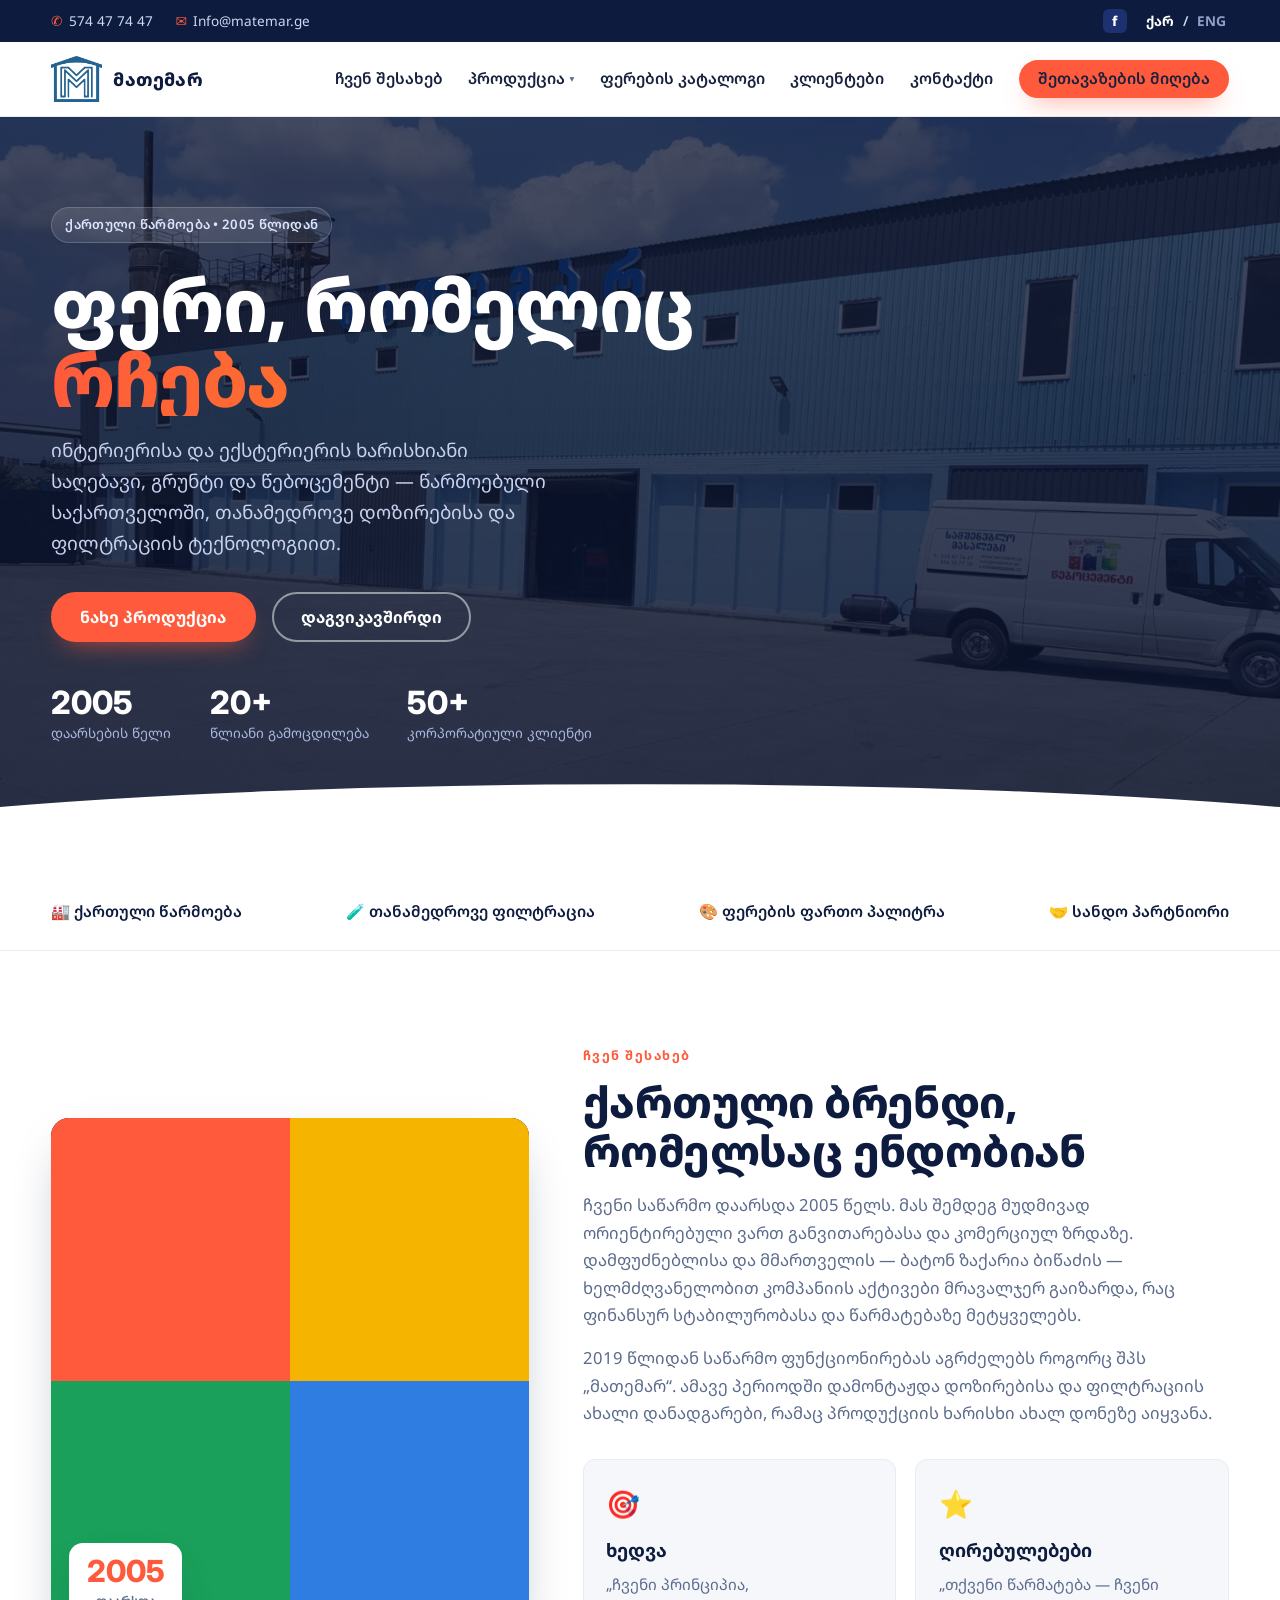
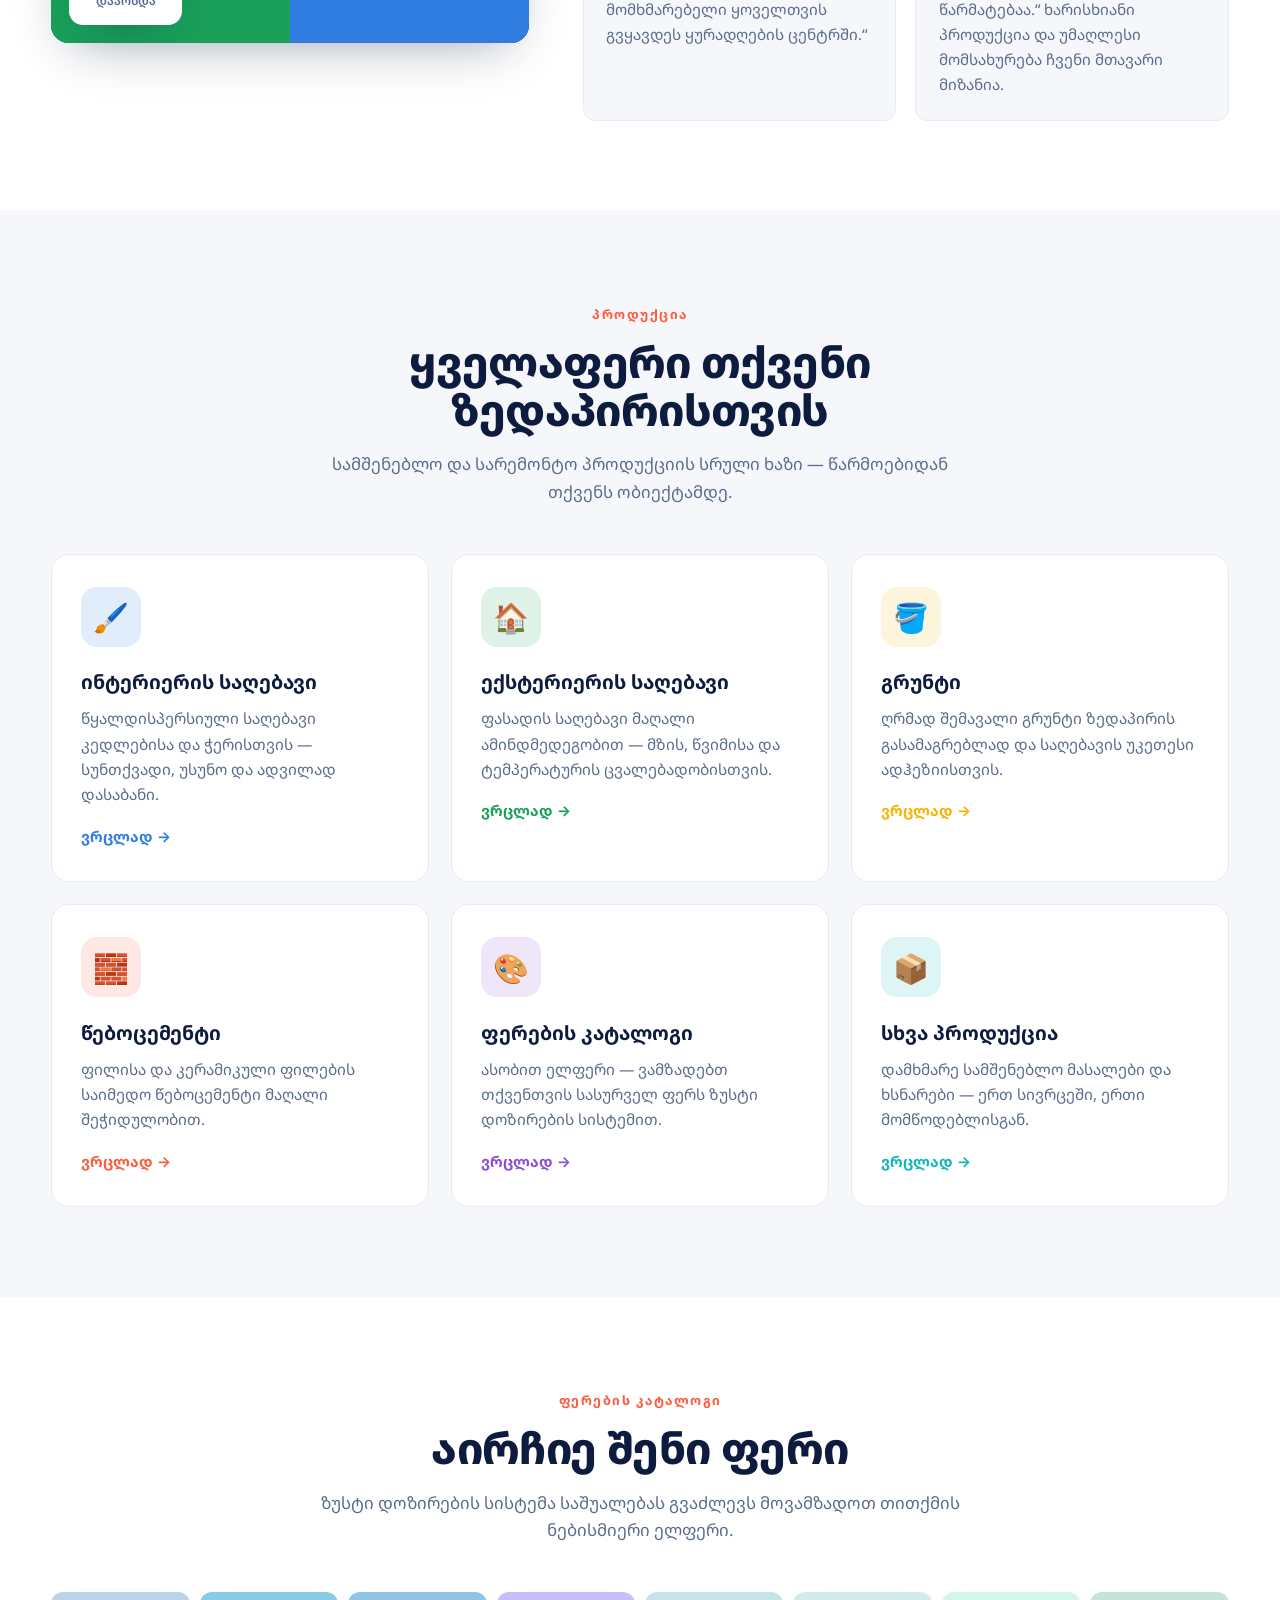
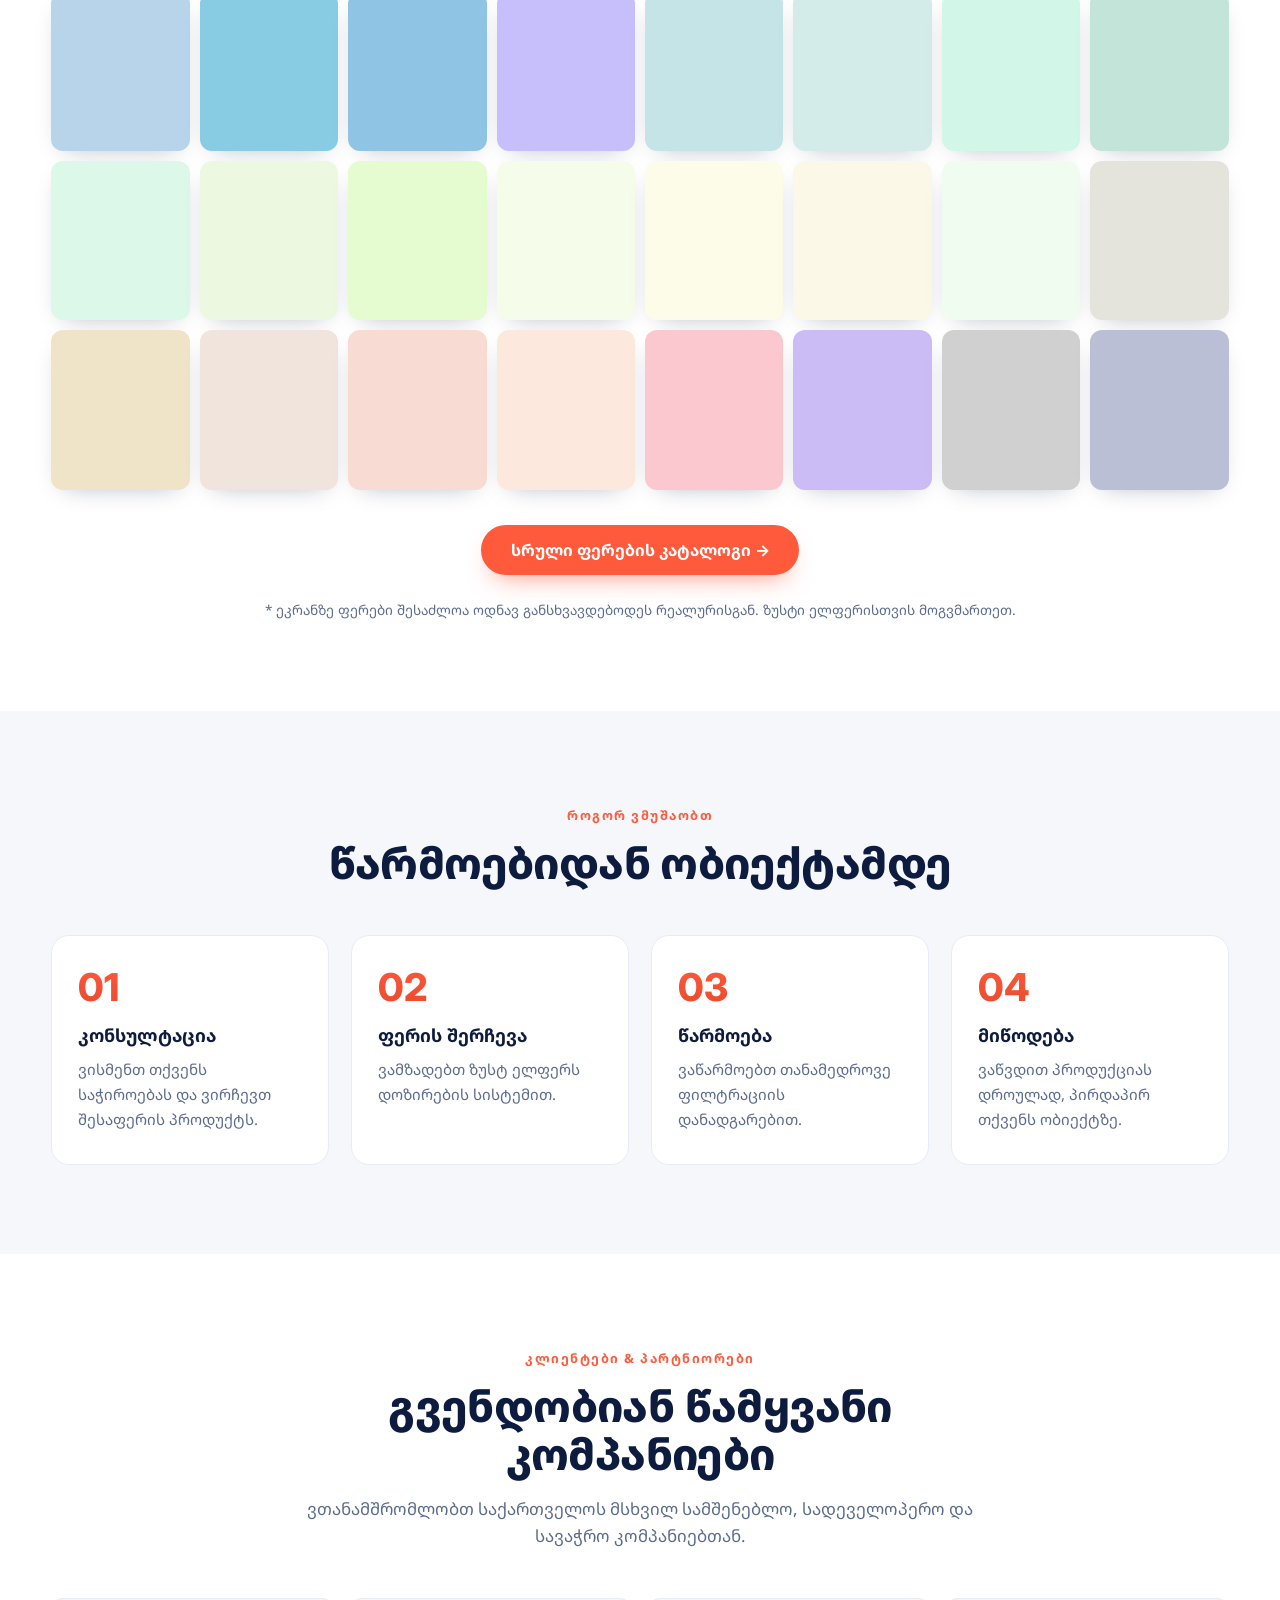
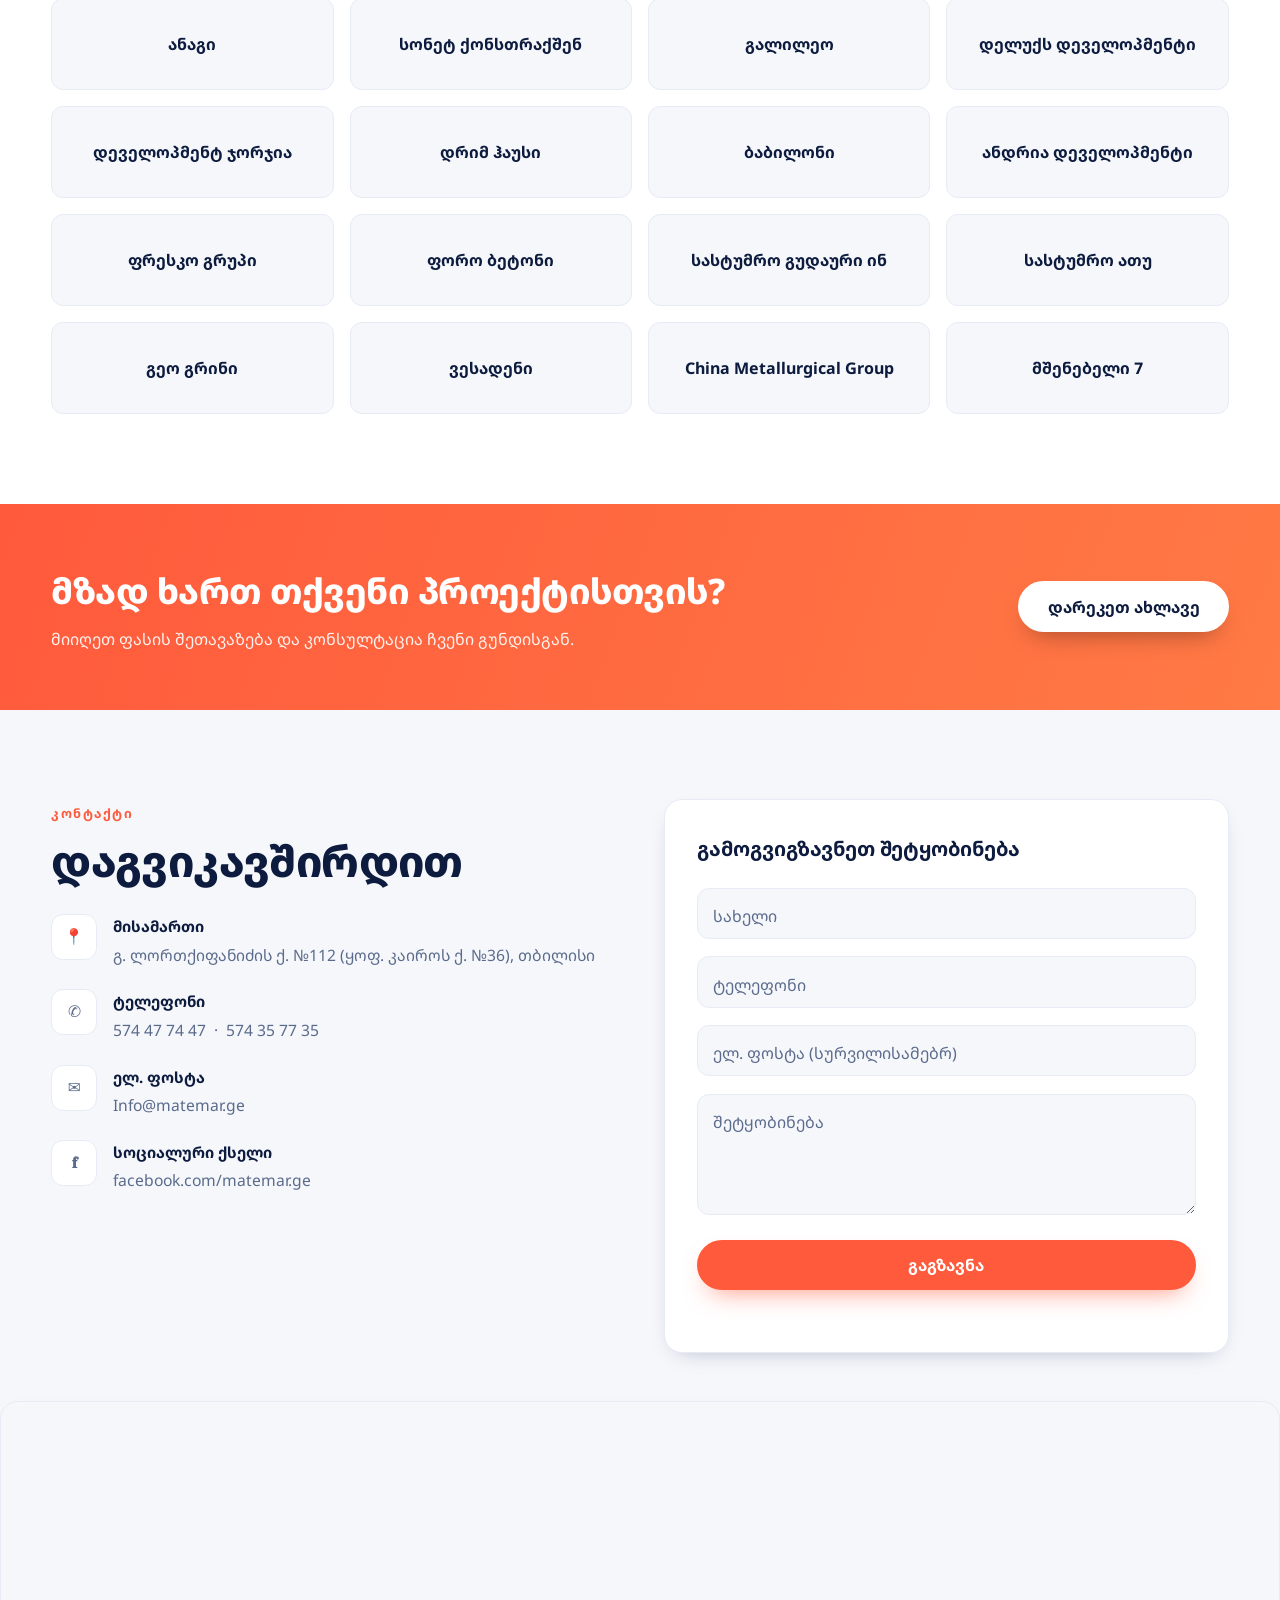
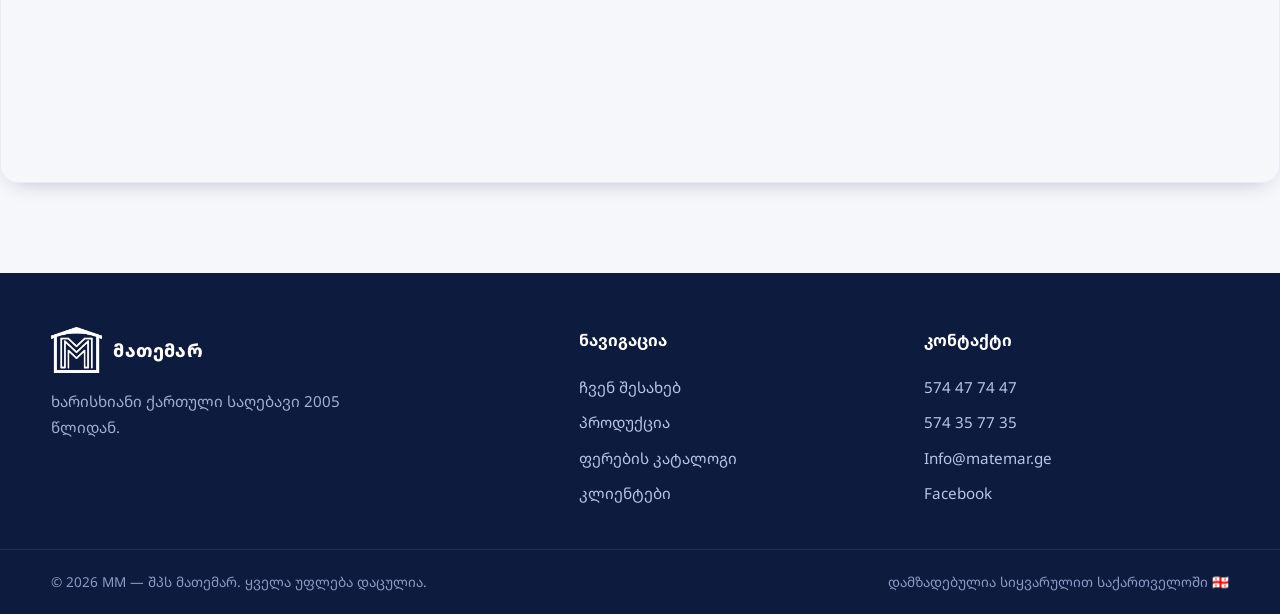
==== index.html @ 9e445f52 "Switch font to Google Sans (free, Georgian, distinct from Noto) Co-Authored-By: Claude Opus 4.8 <nor" ====
<!DOCTYPE html>
<html lang="ka">
<head>
  <meta charset="UTF-8" />
  <meta name="viewport" content="width=device-width, initial-scale=1.0" />
  <title>მათემარ — საღებავების ქართული მწარმოებელი | Matemar Paints</title>
  <meta name="description" content="შპს მათემარ — საღებავების ქართული მწარმოებელი 2005 წლიდან. ინტერიერისა და ექსტერიერის საღებავი, გრუნტი, წებოცემენტი და ფერების კატალოგი. Matemar — Georgian paint manufacturer since 2005." />
  <meta name="keywords" content="მათემარ, matemar, საღებავი, paint Georgia, Tbilisi paint, ინტერიერის საღებავი, ექსტერიერის საღებავი, გრუნტი, წებოცემენტი" />
  <meta name="theme-color" content="#0d1b3e" />

  <!-- Open Graph -->
  <meta property="og:type" content="website" />
  <meta property="og:title" content="მათემარ — საღებავების ქართული მწარმოებელი" />
  <meta property="og:description" content="ხარისხიანი ინტერიერისა და ექსტერიერის საღებავი, გრუნტი და წებოცემენტი. 2005 წლიდან." />
  <meta property="og:locale" content="ka_GE" />
  <meta property="og:url" content="https://matemar.ge/" />

  <link rel="preconnect" href="https://fonts.googleapis.com" />
  <link rel="preconnect" href="https://fonts.gstatic.com" crossorigin />
  <link href="https://fonts.googleapis.com/css2?family=Google+Sans:wght@400;500;700&family=Inter:wght@400;500;600;700;800&family=Noto+Sans+Georgian:wght@400;500;700&display=swap" rel="stylesheet" />
  <link rel="stylesheet" href="styles.css" />
  <link rel="icon" type="image/png" href="logo-mark.png" />

  <!-- Structured data for local business / SEO -->
  <script type="application/ld+json">
  {
    "@context": "https://schema.org",
    "@type": "LocalBusiness",
    "name": "Matemar / მათემარ",
    "description": "Georgian manufacturer of interior and exterior paints, primers and tile adhesive since 2005.",
    "image": "https://matemar.ge/assets/img/og.jpg",
    "url": "https://matemar.ge/",
    "telephone": "+995574477447",
    "email": "Info@matemar.ge",
    "foundingDate": "2005",
    "address": {
      "@type": "PostalAddress",
      "streetAddress": "G. Lortkipanidze St. №112 (former Cairo St. №36)",
      "addressLocality": "Tbilisi",
      "addressCountry": "GE"
    },
    "geo": {
      "@type": "GeoCoordinates",
      "latitude": 41.6796722,
      "longitude": 44.8901164
    }
  }
  </script>
</head>
<body>

  <!-- ===== Top bar ===== -->
  <div class="topbar">
    <div class="container topbar__inner">
      <div class="topbar__contacts">
        <a class="js-tel1" href="tel:+995574477447"><span class="ico">✆</span> <span class="js-phone1">574 47 74 47</span></a>
        <a class="js-mail" href="mailto:Info@matemar.ge"><span class="ico">✉</span> <span class="js-email">Info@matemar.ge</span></a>
      </div>
      <div class="topbar__right">
        <a class="topbar__social js-fb" href="https://facebook.com/matemar.ge" target="_blank" rel="noopener" aria-label="Facebook">f</a>
        <div class="lang" id="lang">
          <button class="lang__btn is-active" data-lang="ka">ქარ</button>
          <span>/</span>
          <button class="lang__btn" data-lang="en">ENG</button>
        </div>
      </div>
    </div>
  </div>

  <!-- ===== Header / Nav ===== -->
  <header class="header" id="header">
    <div class="container header__inner">
      <a href="#home" class="brand" aria-label="Matemar">
        <img class="brand__logo" src="logo-mark.png" alt="Matemar" width="51" height="46" />
        <span class="brand__text">
          <strong data-ka="მათემარ" data-en="MATEMAR">მათემარ</strong>
          <small data-ka="საღებავების მწარმოებელი" data-en="PAINT MANUFACTURER">საღებავების მწარმოებელი</small>
        </span>
      </a>

      <nav class="nav" id="nav">
        <a href="#about" data-key="nav.about" data-ka="ჩვენ შესახებ" data-en="About">ჩვენ შესახებ</a>
        <div class="nav__dd" id="productsDd">
          <a href="#products" class="nav__dd-toggle" data-key="nav.products" data-ka="პროდუქცია" data-en="Products">პროდუქცია</a>
          <span class="nav__caret" aria-hidden="true">▾</span>
          <div class="nav__menu" id="productsMenu"></div>
        </div>
        <a href="colors.html" data-key="nav.colors" data-ka="ფერები" data-en="Colors">ფერები</a>
        <a href="#clients" data-key="nav.clients" data-ka="კლიენტები" data-en="Clients">კლიენტები</a>
        <a href="#contact" data-key="nav.contact" data-ka="კონტაქტი" data-en="Contact">კონტაქტი</a>
        <a href="#contact" class="btn btn--sm nav__cta" data-key="nav.cta" data-ka="შეთავაზების მიღება" data-en="Get a quote">შეთავაზების მიღება</a>
      </nav>

      <button class="burger" id="burger" aria-label="Menu" aria-expanded="false">
        <span></span><span></span><span></span>
      </button>
    </div>
  </header>

  <!-- ===== Hero ===== -->
  <section class="hero" id="home">
    <div class="hero__paint" aria-hidden="true"></div>
    <div class="container hero__inner">
      <div class="hero__content">
        <span class="eyebrow" data-key="hero.eyebrow" data-ka="ქართული წარმოება • 2005 წლიდან" data-en="Georgian manufacturing • since 2005">ქართული წარმოება • 2005 წლიდან</span>
        <h1 class="hero__title">
          <span id="heroTitleMain" data-ka="ფერი, რომელიც" data-en="Color that">ფერი, რომელიც</span>
          <span class="hero__accent" id="heroTitleAccent" data-ka="რჩება" data-en="lasts">რჩება</span>
        </h1>
        <p class="hero__lead" id="heroLead" data-ka="ინტერიერისა და ექსტერიერის ხარისხიანი საღებავი, გრუნტი და წებოცემენტი — წარმოებული საქართველოში, თანამედროვე დოზირებისა და ფილტრაციის ტექნოლოგიით." data-en="High-quality interior and exterior paints, primers and tile adhesive — produced in Georgia with modern dosing and filtration technology.">
          ინტერიერისა და ექსტერიერის ხარისხიანი საღებავი, გრუნტი და წებოცემენტი — წარმოებული საქართველოში, თანამედროვე დოზირებისა და ფილტრაციის ტექნოლოგიით.
        </p>
        <div class="hero__actions">
          <a href="#products" class="btn" data-ka="ნახე პროდუქცია" data-en="View products">ნახე პროდუქცია</a>
          <a href="tel:+995574477447" class="btn btn--ghost js-tel1" data-ka="დაგვიკავშირდი" data-en="Contact us">დაგვიკავშირდი</a>
        </div>

        <div class="hero__stats">
          <div class="stat">
            <strong data-key="stats.v1" data-ka="2005" data-en="2005">2005</strong>
            <span data-key="stats.l1" data-ka="დაარსების წელი" data-en="Established">დაარსების წელი</span>
          </div>
          <div class="stat">
            <strong data-key="stats.v2" data-ka="20+" data-en="20+">20+</strong>
            <span data-key="stats.l2" data-ka="წლიანი გამოცდილება" data-en="Years of experience">წლიანი გამოცდილება</span>
          </div>
          <div class="stat">
            <strong data-key="stats.v3" data-ka="50+" data-en="50+">50+</strong>
            <span data-key="stats.l3" data-ka="კორპორატიული კლიენტი" data-en="Corporate clients">კორპორატიული კლიენტი</span>
          </div>
        </div>
      </div>
    </div>
    <div class="hero__wave" aria-hidden="true"></div>
  </section>

  <!-- ===== Trust strip ===== -->
  <section class="trust">
    <div class="container trust__inner">
      <span class="trust__item" data-key="trust.i1" data-ka="🏭 ქართული წარმოება" data-en="🏭 Made in Georgia">🏭 ქართული წარმოება</span>
      <span class="trust__item" data-key="trust.i2" data-ka="🧪 თანამედროვე ფილტრაცია" data-en="🧪 Modern filtration">🧪 თანამედროვე ფილტრაცია</span>
      <span class="trust__item" data-key="trust.i3" data-ka="🎨 ფერების ფართო პალიტრა" data-en="🎨 Wide color palette">🎨 ფერების ფართო პალიტრა</span>
      <span class="trust__item" data-key="trust.i4" data-ka="🤝 სანდო პარტნიორი" data-en="🤝 Trusted partner">🤝 სანდო პარტნიორი</span>
    </div>
  </section>

  <!-- ===== About ===== -->
  <section class="section about" id="about">
    <div class="container about__grid">
      <div class="about__media">
        <div class="about__img">
          <div class="about__badge">
            <strong>2005</strong>
            <span data-ka="დაარსდა" data-en="Founded">დაარსდა</span>
          </div>
          <div class="about__paintwall">
            <span style="--c:#ff5a3c"></span>
            <span style="--c:#f4b400"></span>
            <span style="--c:#1aa05a"></span>
            <span style="--c:#2f7de1"></span>
          </div>
        </div>
      </div>
      <div class="about__content">
        <span class="kicker" data-key="about.kicker" data-ka="ჩვენ შესახებ" data-en="About us">ჩვენ შესახებ</span>
        <h2 class="section__title" data-key="about.title" data-ka="ქართული ბრენდი, რომელსაც ენდობიან" data-en="A Georgian brand people trust">ქართული ბრენდი, რომელსაც ენდობიან</h2>
        <p id="aboutP1" data-ka="ჩვენი საწარმო დაარსდა 2005 წელს. მას შემდეგ მუდმივად ორიენტირებული ვართ განვითარებასა და კომერციულ ზრდაზე. დამფუძნებლისა და მმართველის — ბატონ ზაქარია ბიწაძის — ხელმძღვანელობით კომპანიის აქტივები მრავალჯერ გაიზარდა, რაც ფინანსურ სტაბილურობასა და წარმატებაზე მეტყველებს." data-en="Our enterprise was founded in 2005. Since then we have been consistently focused on development and commercial growth. Under the leadership of founder and managing director Mr. Zakaria Bitsadze, the company's assets have multiplied many times over — a clear sign of financial stability and success.">
          ჩვენი საწარმო დაარსდა 2005 წელს. მას შემდეგ მუდმივად ორიენტირებული ვართ განვითარებასა და კომერციულ ზრდაზე. დამფუძნებლისა და მმართველის — ბატონ ზაქარია ბიწაძის — ხელმძღვანელობით კომპანიის აქტივები მრავალჯერ გაიზარდა, რაც ფინანსურ სტაბილურობასა და წარმატებაზე მეტყველებს.
        </p>
        <p id="aboutP2" data-ka="2019 წლიდან საწარმო ფუნქციონირებას აგრძელებს როგორც შპს „მათემარ“. ამავე პერიოდში დამონტაჟდა დოზირებისა და ფილტრაციის ახალი დანადგარები, რამაც პროდუქციის ხარისხი ახალ დონეზე აიყვანა." data-en="Since 2019 the enterprise has operated as LLC “Matemar”. During the same period we installed new dosing and filtration equipment, taking product quality to a new level.">
          2019 წლიდან საწარმო ფუნქციონირებას აგრძელებს როგორც შპს „მათემარ“. ამავე პერიოდში დამონტაჟდა დოზირებისა და ფილტრაციის ახალი დანადგარები, რამაც პროდუქციის ხარისხი ახალ დონეზე აიყვანა.
        </p>

        <div class="vv">
          <div class="vv__card">
            <span class="vv__ico">🎯</span>
            <h3 data-key="about.visionTitle" data-ka="ხედვა" data-en="Vision">ხედვა</h3>
            <p id="visionText" data-ka="„ჩვენი პრინციპია, მომხმარებელი ყოველთვის გვყავდეს ყურადღების ცენტრში.“" data-en="“Our principle is to always keep the customer at the center of attention.”">„ჩვენი პრინციპია, მომხმარებელი ყოველთვის გვყავდეს ყურადღების ცენტრში.“</p>
          </div>
          <div class="vv__card">
            <span class="vv__ico">⭐</span>
            <h3 data-key="about.valuesTitle" data-ka="ღირებულებები" data-en="Values">ღირებულებები</h3>
            <p id="valuesText" data-ka="„თქვენი წარმატება — ჩვენი წარმატებაა.“ ხარისხიანი პროდუქცია და უმაღლესი მომსახურება ჩვენი მთავარი მიზანია." data-en="“Your success is our success.” Quality products and excellent service are our primary goal.">„თქვენი წარმატება — ჩვენი წარმატებაა.“ ხარისხიანი პროდუქცია და უმაღლესი მომსახურება ჩვენი მთავარი მიზანია.</p>
          </div>
        </div>
      </div>
    </div>
  </section>

  <!-- ===== Products ===== -->
  <section class="section products" id="products">
    <div class="container">
      <div class="section__head">
        <span class="kicker" data-key="products.kicker" data-ka="პროდუქცია" data-en="Products">პროდუქცია</span>
        <h2 class="section__title" data-key="products.title" data-ka="ყველაფერი თქვენი ზედაპირისთვის" data-en="Everything for your surface">ყველაფერი თქვენი ზედაპირისთვის</h2>
        <p class="section__sub" data-key="products.sub" data-ka="სამშენებლო და სარემონტო პროდუქციის სრული ხაზი — წარმოებიდან თქვენს ობიექტამდე." data-en="A full line of construction and renovation products — from our facility straight to your project.">სამშენებლო და სარემონტო პროდუქციის სრული ხაზი — წარმოებიდან თქვენს ობიექტამდე.</p>
      </div>

      <div class="products__grid" id="productsGrid">
        <article class="pcard" style="--accent:#2f7de1">
          <div class="pcard__icon">🖌️</div>
          <h3 data-ka="ინტერიერის საღებავი" data-en="Interior paint">ინტერიერის საღებავი</h3>
          <p data-ka="წყალდისპერსიული საღებავი კედლებისა და ჭერისთვის — სუნთქვადი, უსუნო და ადვილად დასაბანი." data-en="Water-based paint for walls and ceilings — breathable, odorless and easy to clean.">წყალდისპერსიული საღებავი კედლებისა და ჭერისთვის — სუნთქვადი, უსუნო და ადვილად დასაბანი.</p>
        </article>

        <article class="pcard" style="--accent:#1aa05a">
          <div class="pcard__icon">🏠</div>
          <h3 data-ka="ექსტერიერის საღებავი" data-en="Exterior paint">ექსტერიერის საღებავი</h3>
          <p data-ka="ფასადის საღებავი მაღალი ამინდმედეგობით — მზის, წვიმისა და ტემპერატურის ცვალებადობისთვის." data-en="Façade paint with high weather resistance — built for sun, rain and temperature swings.">ფასადის საღებავი მაღალი ამინდმედეგობით — მზის, წვიმისა და ტემპერატურის ცვალებადობისთვის.</p>
        </article>

        <article class="pcard" style="--accent:#f4b400">
          <div class="pcard__icon">🪣</div>
          <h3 data-ka="გრუნტი" data-en="Primer">გრუნტი</h3>
          <p data-ka="ღრმად შემავალი გრუნტი ზედაპირის გასამაგრებლად და საღებავის უკეთესი ადჰეზიისთვის." data-en="Deep-penetrating primer that strengthens the surface and improves paint adhesion.">ღრმად შემავალი გრუნტი ზედაპირის გასამაგრებლად და საღებავის უკეთესი ადჰეზიისთვის.</p>
        </article>

        <article class="pcard" style="--accent:#ff5a3c">
          <div class="pcard__icon">🧱</div>
          <h3 data-ka="წებოცემენტი" data-en="Tile adhesive">წებოცემენტი</h3>
          <p data-ka="ფილისა და კერამიკული ფილების საიმედო წებოცემენტი მაღალი შეჭიდულობით." data-en="Reliable adhesive cement for tiles and ceramics with strong bonding strength.">ფილისა და კერამიკული ფილების საიმედო წებოცემენტი მაღალი შეჭიდულობით.</p>
        </article>

        <article class="pcard" style="--accent:#8a4dd6">
          <div class="pcard__icon">🎨</div>
          <h3 data-ka="ფერების კატალოგი" data-en="Color catalog">ფერების კატალოგი</h3>
          <p data-ka="ასობით ელფერი — ვამზადებთ თქვენთვის სასურველ ფერს ზუსტი დოზირების სისტემით." data-en="Hundreds of shades — we mix the exact color you want with our precise tinting system.">ასობით ელფერი — ვამზადებთ თქვენთვის სასურველ ფერს ზუსტი დოზირების სისტემით.</p>
        </article>

        <article class="pcard" style="--accent:#0fb5ba">
          <div class="pcard__icon">📦</div>
          <h3 data-ka="სხვა პროდუქცია" data-en="Other products">სხვა პროდუქცია</h3>
          <p data-ka="დამხმარე სამშენებლო მასალები და ხსნარები — ერთ სივრცეში, ერთი მომწოდებლისგან." data-en="Auxiliary construction materials and solutions — all in one place, from a single supplier.">დამხმარე სამშენებლო მასალები და ხსნარები — ერთ სივრცეში, ერთი მომწოდებლისგან.</p>
        </article>
      </div>
    </div>
  </section>

  <!-- ===== Colors ===== -->
  <section class="section colors" id="colors">
    <div class="container">
      <div class="section__head">
        <span class="kicker" data-key="colors.kicker" data-ka="ფერების კატალოგი" data-en="Color catalog">ფერების კატალოგი</span>
        <h2 class="section__title" data-key="colors.title" data-ka="აირჩიე შენი ფერი" data-en="Pick your color">აირჩიე შენი ფერი</h2>
        <p class="section__sub" data-key="colors.sub" data-ka="ზუსტი დოზირების სისტემა საშუალებას გვაძლევს მოვამზადოთ თითქმის ნებისმიერი ელფერი." data-en="Our precise tinting system lets us produce almost any shade you can imagine.">ზუსტი დოზირების სისტემა საშუალებას გვაძლევს მოვამზადოთ თითქმის ნებისმიერი ელფერი.</p>
      </div>
      <div class="swatches" id="swatches"></div>
      <div style="text-align:center;margin-top:2.2rem">
        <a href="colors.html" class="btn" data-key="colors.btn" data-ka="სრული ფერების კატალოგი →" data-en="Full color catalog →">სრული ფერების კატალოგი →</a>
      </div>
      <p class="colors__note" data-key="colors.note" data-ka="* ეკრანზე ფერები შესაძლოა ოდნავ განსხვავდებოდეს რეალურისგან. ზუსტი ელფერისთვის მოგვმართეთ." data-en="* On-screen colors may vary slightly from the real shade. Contact us for an exact match.">* ეკრანზე ფერები შესაძლოა ოდნავ განსხვავდებოდეს რეალურისგან. ზუსტი ელფერისთვის მოგვმართეთ.</p>
    </div>
  </section>

  <!-- ===== Process ===== -->
  <section class="section process">
    <div class="container">
      <div class="section__head">
        <span class="kicker" data-key="process.kicker" data-ka="როგორ ვმუშაობთ" data-en="How we work">როგორ ვმუშაობთ</span>
        <h2 class="section__title" data-key="process.title" data-ka="წარმოებიდან ობიექტამდე" data-en="From production to your site">წარმოებიდან ობიექტამდე</h2>
      </div>
      <div class="steps">
        <div class="step">
          <span class="step__num">01</span>
          <h3 data-key="process.s1t" data-ka="კონსულტაცია" data-en="Consultation">კონსულტაცია</h3>
          <p data-key="process.s1d" data-ka="ვისმენთ თქვენს საჭიროებას და ვირჩევთ შესაფერის პროდუქტს." data-en="We listen to your needs and choose the right product.">ვისმენთ თქვენს საჭიროებას და ვირჩევთ შესაფერის პროდუქტს.</p>
        </div>
        <div class="step">
          <span class="step__num">02</span>
          <h3 data-key="process.s2t" data-ka="ფერის შერჩევა" data-en="Color selection">ფერის შერჩევა</h3>
          <p data-key="process.s2d" data-ka="ვამზადებთ ზუსტ ელფერს დოზირების სისტემით." data-en="We mix the exact shade with our tinting system.">ვამზადებთ ზუსტ ელფერს დოზირების სისტემით.</p>
        </div>
        <div class="step">
          <span class="step__num">03</span>
          <h3 data-key="process.s3t" data-ka="წარმოება" data-en="Production">წარმოება</h3>
          <p data-key="process.s3d" data-ka="ვაწარმოებთ თანამედროვე ფილტრაციის დანადგარებით." data-en="We produce using modern filtration equipment.">ვაწარმოებთ თანამედროვე ფილტრაციის დანადგარებით.</p>
        </div>
        <div class="step">
          <span class="step__num">04</span>
          <h3 data-key="process.s4t" data-ka="მიწოდება" data-en="Delivery">მიწოდება</h3>
          <p data-key="process.s4d" data-ka="ვაწვდით პროდუქციას დროულად, პირდაპირ თქვენს ობიექტზე." data-en="We deliver on time, straight to your project.">ვაწვდით პროდუქციას დროულად, პირდაპირ თქვენს ობიექტზე.</p>
        </div>
      </div>
    </div>
  </section>

  <!-- ===== Clients ===== -->
  <section class="section clients" id="clients">
    <div class="container">
      <div class="section__head">
        <span class="kicker" data-key="clients.kicker" data-ka="კლიენტები & პარტნიორები" data-en="Clients & partners">კლიენტები & პარტნიორები</span>
        <h2 class="section__title" data-key="clients.title" data-ka="გვენდობიან წამყვანი კომპანიები" data-en="Trusted by leading companies">გვენდობიან წამყვანი კომპანიები</h2>
        <p class="section__sub" data-key="clients.sub" data-ka="ვთანამშრომლობთ საქართველოს მსხვილ სამშენებლო, სადეველოპერო და სავაჭრო კომპანიებთან." data-en="We work with Georgia's largest construction, development and retail companies.">ვთანამშრომლობთ საქართველოს მსხვილ სამშენებლო, სადეველოპერო და სავაჭრო კომპანიებთან.</p>
      </div>
      <div class="logos" id="clientLogos"></div>
    </div>
  </section>

  <!-- ===== CTA ===== -->
  <section class="cta">
    <div class="container cta__inner">
      <div>
        <h2 data-key="cta.title" data-ka="მზად ხართ თქვენი პროექტისთვის?" data-en="Ready to start your project?">მზად ხართ თქვენი პროექტისთვის?</h2>
        <p data-key="cta.text" data-ka="მიიღეთ ფასის შეთავაზება და კონსულტაცია ჩვენი გუნდისგან." data-en="Get a price quote and a consultation from our team.">მიიღეთ ფასის შეთავაზება და კონსულტაცია ჩვენი გუნდისგან.</p>
      </div>
      <a href="tel:+995574477447" class="btn btn--light" data-key="cta.btn" data-ka="დარეკეთ ახლავე" data-en="Call now">დარეკეთ ახლავე</a>
    </div>
  </section>

  <!-- ===== Contact ===== -->
  <section class="section contact" id="contact">
    <div class="container contact__grid">
      <div class="contact__info">
        <span class="kicker" data-key="contact.kicker" data-ka="კონტაქტი" data-en="Contact">კონტაქტი</span>
        <h2 class="section__title" data-key="contact.title" data-ka="დაგვიკავშირდით" data-en="Get in touch">დაგვიკავშირდით</h2>

        <ul class="contact__list">
          <li>
            <span class="contact__ico">📍</span>
            <div>
              <strong data-ka="მისამართი" data-en="Address">მისამართი</strong>
              <span id="contactAddress" data-ka="გ. ლორთქიფანიძის ქ. №112 (ყოფ. კაიროს ქ. №36), თბილისი" data-en="G. Lortkipanidze St. №112 (former Cairo St. №36), Tbilisi">გ. ლორთქიფანიძის ქ. №112 (ყოფ. კაიროს ქ. №36), თბილისი</span>
            </div>
          </li>
          <li>
            <span class="contact__ico">✆</span>
            <div>
              <strong data-ka="ტელეფონი" data-en="Phone">ტელეფონი</strong>
              <span><a class="js-tel1" href="tel:+995574477447"><span class="js-phone1">574 47 74 47</span></a> &nbsp;·&nbsp; <a class="js-tel2" href="tel:+995574357735"><span class="js-phone2">574 35 77 35</span></a></span>
            </div>
          </li>
          <li>
            <span class="contact__ico">✉</span>
            <div>
              <strong data-ka="ელ. ფოსტა" data-en="Email">ელ. ფოსტა</strong>
              <span><a class="js-mail" href="mailto:Info@matemar.ge"><span class="js-email">Info@matemar.ge</span></a></span>
            </div>
          </li>
          <li>
            <span class="contact__ico">𝐟</span>
            <div>
              <strong data-ka="სოციალური ქსელი" data-en="Social">სოციალური ქსელი</strong>
              <span><a class="js-fb" href="https://facebook.com/matemar.ge" target="_blank" rel="noopener">facebook.com/matemar.ge</a></span>
            </div>
          </li>
        </ul>
      </div>

      <div class="contact__form-wrap">
        <form class="contact__form" id="contactForm" novalidate>
          <h3 data-key="contact.formHeading" data-ka="გამოგვიგზავნეთ შეტყობინება" data-en="Send us a message">გამოგვიგზავნეთ შეტყობინება</h3>
          <div class="field">
            <input type="text" id="name" name="name" required placeholder=" " />
            <label for="name" data-ka="სახელი" data-en="Name">სახელი</label>
          </div>
          <div class="field">
            <input type="tel" id="phone" name="phone" required placeholder=" " />
            <label for="phone" data-ka="ტელეფონი" data-en="Phone">ტელეფონი</label>
          </div>
          <div class="field">
            <input type="email" id="email" name="email" placeholder=" " />
            <label for="email" data-ka="ელ. ფოსტა (სურვილისამებრ)" data-en="Email (optional)">ელ. ფოსტა (სურვილისამებრ)</label>
          </div>
          <div class="field">
            <textarea id="message" name="message" rows="4" placeholder=" "></textarea>
            <label for="message" data-ka="შეტყობინება" data-en="Message">შეტყობინება</label>
          </div>
          <button type="submit" class="btn btn--full" data-ka="გაგზავნა" data-en="Send">გაგზავნა</button>
          <p class="form__hint" id="formHint" role="status" aria-live="polite"></p>
        </form>
      </div>
    </div>

    <div class="map">
      <iframe
        title="Matemar location"
        src="https://www.google.com/maps?q=41.6796722,44.8901164&z=16&output=embed"
        width="100%" height="380" style="border:0;" loading="lazy" referrerpolicy="no-referrer-when-downgrade"></iframe>
    </div>
  </section>

  <!-- ===== Footer ===== -->
  <footer class="footer">
    <div class="container footer__inner">
      <div class="footer__brand">
        <a href="#home" class="brand brand--light">
          <img class="brand__logo" src="logo-mark.png" alt="Matemar" width="51" height="46" />
          <span class="brand__text">
            <strong data-ka="მათემარ" data-en="MATEMAR">მათემარ</strong>
            <small data-ka="საღებავების მწარმოებელი" data-en="PAINT MANUFACTURER">საღებავების მწარმოებელი</small>
          </span>
        </a>
        <p data-ka="ხარისხიანი ქართული საღებავი 2005 წლიდან." data-en="Quality Georgian paint since 2005.">ხარისხიანი ქართული საღებავი 2005 წლიდან.</p>
      </div>

      <div class="footer__col">
        <h4 data-ka="ნავიგაცია" data-en="Navigation">ნავიგაცია</h4>
        <a href="#about" data-key="nav.about" data-ka="ჩვენ შესახებ" data-en="About">ჩვენ შესახებ</a>
        <a href="#products" data-key="nav.products" data-ka="პროდუქცია" data-en="Products">პროდუქცია</a>
        <a href="colors.html" data-key="nav.colors" data-ka="ფერები" data-en="Colors">ფერები</a>
        <a href="#clients" data-key="nav.clients" data-ka="კლიენტები" data-en="Clients">კლიენტები</a>
      </div>

      <div class="footer__col">
        <h4 data-ka="კონტაქტი" data-en="Contact">კონტაქტი</h4>
        <a class="js-tel1" href="tel:+995574477447"><span class="js-phone1">574 47 74 47</span></a>
        <a class="js-tel2" href="tel:+995574357735"><span class="js-phone2">574 35 77 35</span></a>
        <a class="js-mail" href="mailto:Info@matemar.ge"><span class="js-email">Info@matemar.ge</span></a>
        <a class="js-fb" href="https://facebook.com/matemar.ge" target="_blank" rel="noopener">Facebook</a>
      </div>
    </div>
    <div class="footer__bottom">
      <div class="container footer__bottom-inner">
        <span>© <span id="year">2026</span> MM — შპს მათემარ. <span data-ka="ყველა უფლება დაცულია." data-en="All rights reserved.">ყველა უფლება დაცულია.</span></span>
        <span data-ka="დამზადებულია სიყვარულით საქართველოში 🇬🇪" data-en="Made with care in Georgia 🇬🇪">დამზადებულია სიყვარულით საქართველოში 🇬🇪</span>
      </div>
    </div>
  </footer>

  <a href="#home" class="to-top" id="toTop" aria-label="Back to top">↑</a>

  <script src="script.js"></script>
</body>
</html>
---- styles.css ----
/* ===== Design tokens ===== */
:root{
  --navy:#0d1b3e;
  --navy-2:#13265a;
  --ink:#16213e;
  --muted:#5b6b8c;
  --bg:#ffffff;
  --bg-soft:#f5f7fb;
  --line:#e6ebf5;
  --orange:#ff5a3c;
  --orange-d:#e8492c;
  --yellow:#f4b400;
  --green:#1aa05a;
  --blue:#2f7de1;
  --purple:#8a4dd6;
  --teal:#0fb5ba;
  --radius:18px;
  --radius-sm:12px;
  --shadow:0 18px 50px -22px rgba(13,27,62,.45);
  --shadow-sm:0 8px 24px -14px rgba(13,27,62,.4);
  --container:1180px;
  --ff:"Google Sans","Noto Sans Georgian","Inter",system-ui,-apple-system,Segoe UI,Roboto,sans-serif;
  --ff-num:"Inter","Noto Sans Georgian",sans-serif;
}

*{box-sizing:border-box;margin:0;padding:0}
html{scroll-behavior:smooth;scroll-padding-top:96px}
body{
  font-family:var(--ff);
  color:var(--ink);
  background:var(--bg);
  line-height:1.65;
  -webkit-font-smoothing:antialiased;
  overflow-x:hidden;
}
a{color:inherit;text-decoration:none}
img{max-width:100%;display:block}
.container{width:min(var(--container),92%);margin-inline:auto}
section{position:relative}

/* ===== Buttons ===== */
.btn{
  --b:var(--orange);
  display:inline-flex;align-items:center;justify-content:center;gap:.5em;
  background:var(--b);color:#fff;font-weight:700;font-family:var(--ff);
  padding:.95em 1.7em;border-radius:999px;border:2px solid var(--b);
  cursor:pointer;font-size:1rem;line-height:1;
  transition:transform .25s,box-shadow .25s,background .25s,color .25s;
  box-shadow:0 12px 26px -12px rgba(255,90,60,.7);
}
.btn:hover{transform:translateY(-2px);box-shadow:0 18px 32px -12px rgba(255,90,60,.8)}
.btn--ghost{background:transparent;color:var(--navy);border-color:var(--navy);box-shadow:none}
.btn--ghost:hover{background:var(--navy);color:#fff;box-shadow:none}
.btn--light{--b:#fff;color:var(--navy);box-shadow:0 12px 26px -12px rgba(0,0,0,.4)}
.btn--light:hover{background:#f1f1f1;color:var(--navy)}
.btn--sm{padding:.62em 1.1em;font-size:.9rem}
.btn--full{width:100%}

/* ===== Topbar ===== */
.topbar{background:var(--navy);color:#cfd8f0;font-size:.85rem}
.topbar__inner{display:flex;justify-content:space-between;align-items:center;height:42px;gap:1rem}
.topbar__contacts{display:flex;gap:1.4rem}
.topbar__contacts a{display:inline-flex;align-items:center;gap:.4rem;transition:color .2s}
.topbar__contacts a:hover{color:#fff}
.topbar .ico{color:var(--orange)}
.topbar__right{display:flex;align-items:center;gap:1rem}
.topbar__social{
  width:24px;height:24px;border-radius:6px;background:#1d3170;color:#fff;
  display:grid;place-items:center;font-weight:800;transition:background .2s
}
.topbar__social:hover{background:var(--orange)}
.lang{display:flex;align-items:center;gap:.35rem;font-weight:600}
.lang__btn{background:none;border:none;color:#8f9fc7;cursor:pointer;font-family:var(--ff);font-size:.85rem;font-weight:700;padding:.1rem .2rem}
.lang__btn.is-active{color:#fff}
.lang__btn:hover{color:var(--orange)}

/* ===== Header ===== */
.header{
  position:sticky;top:0;z-index:50;background:rgba(255,255,255,.9);
  backdrop-filter:blur(12px);border-bottom:1px solid var(--line);
  transition:box-shadow .3s,background .3s
}
.header.is-scrolled{box-shadow:0 8px 30px -18px rgba(13,27,62,.4)}
.header__inner{display:flex;align-items:center;justify-content:space-between;height:74px;gap:1rem}

.brand{display:flex;align-items:center;gap:.7rem}
.brand__mark{position:relative;width:46px;height:46px;border-radius:13px;background:linear-gradient(135deg,var(--navy),var(--navy-2));display:grid;place-items:center;box-shadow:var(--shadow-sm)}
.brand__mm{color:#fff;font-family:var(--ff-num);font-weight:800;font-size:1.15rem;letter-spacing:-1px}
.brand__dot{position:absolute;top:-3px;right:-3px;width:15px;height:15px;border-radius:50%;background:var(--orange);border:2.5px solid #fff;box-shadow:0 0 0 2px rgba(255,90,60,.25)}
.brand__logo{height:46px;width:auto;display:block}
.brand--light .brand__logo{filter:brightness(0) invert(1)}
.brand__text{display:flex;flex-direction:column;line-height:1.05}
.brand__text strong{font-size:1.12rem;font-weight:800;color:var(--navy);letter-spacing:.2px}
.brand__text small{display:none}

.nav{display:flex;align-items:center;gap:1.6rem}
.nav a{font-weight:600;color:var(--ink);position:relative;font-size:.97rem;transition:color .2s}
.nav a:not(.nav__cta)::after{content:"";position:absolute;left:0;bottom:-6px;width:0;height:2px;background:var(--orange);transition:width .25s}
.nav a:not(.nav__cta):hover{color:var(--orange)}
.nav a:not(.nav__cta):hover::after{width:100%}
.nav__cta{color:#fff}

/* Products dropdown */
.nav__dd{position:relative;display:inline-flex;align-items:center;gap:.25rem}
.nav__caret{font-size:.6rem;color:var(--muted);transition:transform .2s;pointer-events:none}
.nav__dd:hover .nav__caret{transform:rotate(180deg);color:var(--orange)}
.nav__dd::after{content:"";position:absolute;top:100%;left:-10px;right:-10px;height:18px}
.nav__menu{position:absolute;top:calc(100% + 16px);left:50%;transform:translateX(-50%) translateY(8px);min-width:240px;background:#fff;border:1px solid var(--line);border-radius:14px;box-shadow:var(--shadow);padding:.5rem;opacity:0;visibility:hidden;transition:opacity .2s,transform .2s;z-index:60}
.nav__dd:hover .nav__menu{opacity:1;visibility:visible;transform:translateX(-50%) translateY(0)}
.nav__menu a{display:flex;align-items:center;gap:.65rem;padding:.6rem .8rem;border-radius:9px;font-size:.95rem;color:var(--ink);font-weight:600;white-space:nowrap}
.nav__menu a::after{display:none!important}
.nav__menu a:hover{background:var(--bg-soft);color:var(--orange)}
.nav__menu .dot{width:13px;height:13px;border-radius:4px;flex:none}

.burger{display:none;flex-direction:column;gap:5px;background:none;border:none;cursor:pointer;padding:6px}
.burger span{width:26px;height:2.5px;background:var(--navy);border-radius:2px;transition:.3s}
.burger.is-open span:nth-child(1){transform:translateY(7.5px) rotate(45deg)}
.burger.is-open span:nth-child(2){opacity:0}
.burger.is-open span:nth-child(3){transform:translateY(-7.5px) rotate(-45deg)}

/* ===== Hero ===== */
.hero{position:relative;background:radial-gradient(120% 120% at 80% -10%,#1a2f66 0%,var(--navy) 55%);color:#fff;overflow:hidden;padding:clamp(3rem,7vw,6rem) 0 8rem}
.hero__paint{position:absolute;inset:0;background:
  radial-gradient(40% 50% at 85% 20%,rgba(255,90,60,.35),transparent 60%),
  radial-gradient(35% 45% at 15% 90%,rgba(47,125,225,.3),transparent 60%),
  radial-gradient(30% 40% at 60% 100%,rgba(26,160,90,.22),transparent 60%);
  filter:blur(10px);opacity:.9}
.hero.has-bg .hero__paint{display:none}
.hero__inner{position:relative;display:grid;grid-template-columns:1fr;gap:3rem;align-items:center}

.eyebrow{display:inline-block;background:rgba(255,255,255,.1);border:1px solid rgba(255,255,255,.18);padding:.5em 1em;border-radius:999px;font-size:.82rem;font-weight:600;letter-spacing:.3px;margin-bottom:1.4rem;color:#dbe4ff}
.hero__title{font-size:clamp(2.6rem,6vw,4.6rem);line-height:1.02;font-weight:800;letter-spacing:-1.5px;margin-bottom:1.2rem}
.hero__title span{display:block}
.hero__accent{background:linear-gradient(100deg,var(--orange),var(--yellow));-webkit-background-clip:text;background-clip:text;-webkit-text-fill-color:transparent}
.hero__lead{font-size:clamp(1.02rem,1.6vw,1.18rem);color:#c8d2ef;max-width:46ch;margin-bottom:2rem}
.hero__actions{display:flex;gap:1rem;flex-wrap:wrap;margin-bottom:2.8rem}
.hero__actions .btn--ghost{color:#fff;border-color:rgba(255,255,255,.5)}
.hero__actions .btn--ghost:hover{background:#fff;color:var(--navy)}

.hero__stats{display:flex;gap:2.4rem;flex-wrap:wrap}
.stat strong{display:block;font-family:var(--ff-num);font-size:2rem;font-weight:800;color:#fff;line-height:1}
.stat span{font-size:.85rem;color:#a9b7e0}

/* Hero visual: paint bucket + swatch fan */
.hero__visual{position:relative;display:grid;place-items:center;min-height:340px}
.hero__photo{display:none;max-width:100%;max-height:400px;border-radius:22px;box-shadow:var(--shadow);object-fit:cover}
.hero__visual.has-photo .bucket,.hero__visual.has-photo .swatch-fan{display:none}
.hero__visual.has-photo .hero__photo{display:block}
.bucket{position:relative;width:215px;height:215px;border-radius:26px;background:linear-gradient(160deg,#fff,#e9eefb);box-shadow:var(--shadow),inset 0 -10px 24px rgba(13,27,62,.08);display:grid;place-items:center;transform:rotate(-6deg);animation:floaty 5s ease-in-out infinite}
.bucket__lip{position:absolute;top:-14px;left:50%;transform:translateX(-50%);width:88%;height:26px;border-radius:14px;background:linear-gradient(#fff,#dde4f5);box-shadow:var(--shadow-sm)}
.bucket__body{text-align:center}
.bucket__mm{display:block;font-family:var(--ff-num);font-weight:800;font-size:3.4rem;color:var(--navy);letter-spacing:-2px;line-height:1}
.bucket__label{font-size:.78rem;font-weight:700;letter-spacing:1px;color:var(--orange);text-transform:uppercase}
.bucket__drip{position:absolute;bottom:-6px;border-radius:0 0 50% 50%;animation:drip 4s ease-in-out infinite}
.bucket__drip.d1{left:24%;width:16px;height:38px;background:var(--orange);animation-delay:.2s}
.bucket__drip.d2{left:50%;width:14px;height:54px;background:var(--blue);animation-delay:1.1s}
.bucket__drip.d3{left:73%;width:15px;height:30px;background:var(--green);animation-delay:.7s}

.swatch-fan{position:absolute;bottom:6%;right:-2%;display:flex;gap:7px;transform:rotate(8deg)}
.swatch-fan span{width:30px;height:84px;border-radius:8px;background:var(--c);box-shadow:var(--shadow-sm);animation:floaty 5s ease-in-out infinite}
.swatch-fan span:nth-child(2){animation-delay:.3s;height:96px}
.swatch-fan span:nth-child(3){animation-delay:.6s;height:108px}
.swatch-fan span:nth-child(4){animation-delay:.9s;height:96px}
.swatch-fan span:nth-child(5){animation-delay:1.2s;height:84px}

@keyframes floaty{0%,100%{transform:translateY(0) rotate(-6deg)}50%{transform:translateY(-14px) rotate(-6deg)}}
.swatch-fan span{animation-name:floaty2}
@keyframes floaty2{0%,100%{transform:translateY(0)}50%{transform:translateY(-12px)}}
@keyframes drip{0%,100%{transform:scaleY(.85);opacity:.85}50%{transform:scaleY(1.15);opacity:1}}

.hero__wave{position:absolute;left:0;right:0;bottom:-1px;height:90px;background:var(--bg);clip-path:ellipse(75% 100% at 50% 100%)}

/* ===== Trust strip ===== */
.trust{background:var(--bg);padding:1.6rem 0;border-bottom:1px solid var(--line)}
.trust__inner{display:flex;justify-content:space-between;gap:1rem;flex-wrap:wrap}
.trust__item{font-weight:600;color:var(--navy);font-size:.97rem}

/* ===== Section basics ===== */
.section{padding:clamp(3.5rem,7vw,6rem) 0}
.section__head{text-align:center;max-width:680px;margin:0 auto 3rem}
.kicker{display:inline-block;color:var(--orange);font-weight:700;letter-spacing:1.5px;text-transform:uppercase;font-size:.8rem;margin-bottom:.8rem}
.section__title{font-size:clamp(1.7rem,3.6vw,2.7rem);font-weight:800;color:var(--navy);letter-spacing:-.6px;line-height:1.12}
.section__sub{color:var(--muted);margin-top:1rem;font-size:1.05rem}

/* ===== About ===== */
.about{background:var(--bg)}
.about__grid{display:grid;grid-template-columns:.85fr 1.15fr;gap:3.4rem;align-items:center}
.about__img{position:relative;border-radius:var(--radius);background:linear-gradient(150deg,var(--navy),var(--navy-2));aspect-ratio:4/4.4;overflow:hidden;box-shadow:var(--shadow)}
.about__paintwall{position:absolute;inset:0;display:grid;grid-template-columns:1fr 1fr;grid-template-rows:1fr 1fr}
.about__paintwall span{background:var(--c);transition:transform .5s}
.about__img:hover .about__paintwall span{transform:scale(1.04)}
.about__badge{position:absolute;bottom:18px;left:18px;z-index:2;background:#fff;border-radius:14px;padding:.8rem 1.1rem;box-shadow:var(--shadow);text-align:center}
.about__badge strong{display:block;font-family:var(--ff-num);font-size:1.9rem;font-weight:800;color:var(--orange);line-height:1}
.about__badge span{font-size:.75rem;color:var(--muted);font-weight:600}
.about__content .kicker{margin-top:0}
.about__content p{color:var(--muted);margin-top:1rem;font-size:1.04rem}

.vv{display:grid;grid-template-columns:1fr 1fr;gap:1.2rem;margin-top:2rem}
.vv__card{background:var(--bg-soft);border:1px solid var(--line);border-radius:var(--radius-sm);padding:1.4rem;transition:transform .25s,box-shadow .25s}
.vv__card:hover{transform:translateY(-4px);box-shadow:var(--shadow-sm)}
.vv__ico{font-size:1.7rem}
.vv__card h3{color:var(--navy);margin:.5rem 0 .4rem;font-size:1.15rem}
.vv__card p{color:var(--muted);font-size:.95rem;margin:0}

/* ===== Products ===== */
.products{background:var(--bg-soft)}
.products__grid{display:grid;grid-template-columns:repeat(3,1fr);gap:1.4rem}
.pcard{
  background:#fff;border:1px solid var(--line);border-radius:var(--radius);
  padding:2rem 1.8rem;position:relative;overflow:hidden;
  transition:transform .3s,box-shadow .3s,border-color .3s
}
.pcard::before{content:"";position:absolute;left:0;top:0;height:5px;width:100%;background:var(--accent);transform:scaleX(0);transform-origin:left;transition:transform .35s}
.pcard:hover{transform:translateY(-8px);box-shadow:var(--shadow);border-color:transparent}
.pcard:hover::before{transform:scaleX(1)}
.pcard__icon{width:60px;height:60px;border-radius:16px;display:grid;place-items:center;font-size:1.8rem;background:color-mix(in srgb,var(--accent) 14%,#fff);margin-bottom:1.2rem}
.pcard h3{color:var(--navy);font-size:1.22rem;margin-bottom:.5rem}
.pcard p{color:var(--muted);font-size:.96rem}
.pcard__more{display:inline-block;margin-top:1rem;color:var(--accent);font-weight:700;font-size:.92rem;transition:gap .2s}
.pcard:hover .pcard__more{text-decoration:underline}

/* ===== Colors ===== */
.colors{background:var(--bg)}
.swatches{display:grid;grid-template-columns:repeat(8,1fr);gap:10px}
.swatch{aspect-ratio:1/1.15;border-radius:12px;position:relative;cursor:pointer;box-shadow:var(--shadow-sm);transition:transform .25s}
.swatch:hover{transform:translateY(-6px) scale(1.04);z-index:2}
.swatch span{position:absolute;left:8px;bottom:7px;font-family:var(--ff-num);font-size:.6rem;font-weight:700;color:rgba(255,255,255,.9);text-shadow:0 1px 2px rgba(0,0,0,.4)}
.swatch.is-light span{color:rgba(0,0,0,.55);text-shadow:none}
.colors__note{text-align:center;color:var(--muted);font-size:.85rem;margin-top:1.5rem}

/* ===== Process ===== */
.process{background:var(--bg-soft)}
.steps{display:grid;grid-template-columns:repeat(4,1fr);gap:1.4rem;counter-reset:step}
.step{background:#fff;border:1px solid var(--line);border-radius:var(--radius);padding:2rem 1.6rem;position:relative;transition:transform .25s,box-shadow .25s}
.step:hover{transform:translateY(-6px);box-shadow:var(--shadow-sm)}
.step__num{font-family:var(--ff-num);font-size:2.4rem;font-weight:800;color:color-mix(in srgb,var(--orange) 30%,#fff);background:linear-gradient(var(--orange),var(--orange-d));-webkit-background-clip:text;background-clip:text;-webkit-text-fill-color:transparent;line-height:1}
.step h3{color:var(--navy);margin:.8rem 0 .4rem;font-size:1.12rem}
.step p{color:var(--muted);font-size:.94rem}

/* ===== Clients ===== */
.clients{background:var(--bg)}
.logos{display:grid;grid-template-columns:repeat(4,1fr);gap:1rem}
.logo{
  display:flex;align-items:center;justify-content:center;text-align:center;
  min-height:92px;padding:1rem 1.2rem;background:var(--bg-soft);border:1px solid var(--line);
  border-radius:var(--radius-sm);font-weight:700;color:var(--navy);font-size:1rem;
  transition:transform .25s,box-shadow .25s,color .25s,background .25s
}
.logo:hover{transform:translateY(-4px);box-shadow:var(--shadow-sm);background:#fff;color:var(--orange)}
.logo small{display:block;font-weight:500;color:var(--muted);font-size:.72rem;margin-top:.2rem}
.logo:hover small{color:var(--muted)}

/* ===== CTA ===== */
.cta{background:linear-gradient(110deg,var(--orange),#ff7a45);color:#fff}
.cta__inner{display:flex;align-items:center;justify-content:space-between;gap:2rem;padding:clamp(2.4rem,5vw,3.6rem) 0;flex-wrap:wrap}
.cta h2{font-size:clamp(1.5rem,3vw,2.2rem);font-weight:800;letter-spacing:-.5px}
.cta p{color:rgba(255,255,255,.92);margin-top:.4rem}

/* ===== Contact ===== */
.contact{background:var(--bg-soft)}
.contact__grid{display:grid;grid-template-columns:1fr 1fr;gap:3rem;align-items:start}
.contact__info .kicker{margin-top:0}
.contact__list{list-style:none;margin-top:1.8rem;display:grid;gap:1.3rem}
.contact__list li{display:flex;gap:1rem;align-items:flex-start}
.contact__ico{flex:none;width:46px;height:46px;border-radius:12px;background:#fff;border:1px solid var(--line);display:grid;place-items:center;font-size:1.1rem;color:var(--orange);font-weight:800}
.contact__list strong{display:block;color:var(--navy);font-size:.95rem;margin-bottom:.15rem}
.contact__list span{color:var(--muted);font-size:.98rem}
.contact__list a:hover{color:var(--orange)}

.contact__form-wrap{background:#fff;border:1px solid var(--line);border-radius:var(--radius);padding:2rem;box-shadow:var(--shadow-sm)}
.contact__form h3{color:var(--navy);font-size:1.25rem;margin-bottom:1.4rem}
.field{position:relative;margin-bottom:1.1rem}
.field input,.field textarea{
  width:100%;padding:1.15rem 1rem .55rem;border:1.5px solid var(--line);border-radius:12px;
  font-family:var(--ff);font-size:1rem;color:var(--ink);background:var(--bg-soft);
  transition:border-color .2s,background .2s;resize:vertical
}
.field textarea{padding-top:1.4rem}
.field input:focus,.field textarea:focus{outline:none;border-color:var(--orange);background:#fff}
.field label{position:absolute;left:1rem;top:.95rem;color:var(--muted);font-size:1rem;pointer-events:none;transition:.18s}
.field input:focus+label,.field input:not(:placeholder-shown)+label,
.field textarea:focus+label,.field textarea:not(:placeholder-shown)+label{
  top:.35rem;font-size:.7rem;color:var(--orange);font-weight:700
}
.form__hint{margin-top:.8rem;font-size:.9rem;font-weight:600;min-height:1.2em}
.form__hint.ok{color:var(--green)}
.form__hint.err{color:var(--orange-d)}

.map{margin-top:3rem;border-radius:var(--radius);overflow:hidden;box-shadow:var(--shadow-sm);border:1px solid var(--line);line-height:0}

/* ===== Footer ===== */
.footer{background:var(--navy);color:#b9c5e6}
.footer__inner{display:grid;grid-template-columns:1.6fr 1fr 1fr;gap:2.5rem;padding:3.4rem 0 2.4rem}
.brand--light .brand__text strong{color:#fff}
.brand--light .brand__text small{color:#8c9bc6}
.footer__brand p{margin-top:1rem;font-size:.95rem;max-width:34ch;color:#9fafd6}
.footer__col h4{color:#fff;font-size:1rem;margin-bottom:1rem}
.footer__col a{display:block;padding:.32rem 0;font-size:.95rem;transition:color .2s}
.footer__col a:hover{color:var(--orange)}
.footer__bottom{border-top:1px solid rgba(255,255,255,.1)}
.footer__bottom-inner{display:flex;justify-content:space-between;gap:1rem;padding:1.3rem 0;font-size:.85rem;color:#8c9bc6;flex-wrap:wrap}

/* ===== Back to top ===== */
.to-top{
  position:fixed;right:22px;bottom:22px;z-index:60;width:48px;height:48px;border-radius:50%;
  background:var(--orange);color:#fff;display:grid;place-items:center;font-size:1.3rem;font-weight:800;
  box-shadow:0 12px 26px -10px rgba(255,90,60,.8);opacity:0;transform:translateY(20px) scale(.8);
  pointer-events:none;transition:.3s
}
.to-top.is-visible{opacity:1;transform:none;pointer-events:auto}
.to-top:hover{background:var(--orange-d);transform:translateY(-3px)}

/* ===== Reveal animation ===== */
.reveal{opacity:0;transform:translateY(28px);transition:opacity .6s ease,transform .6s ease}
.reveal.is-in{opacity:1;transform:none}

/* ===== Responsive ===== */
@media (max-width:1024px){
  .nav{gap:1.05rem}
  .nav__cta{display:none}
  .hero{padding-bottom:5rem;text-align:center}
  .hero__inner{grid-template-columns:1fr;gap:2.2rem}
  .hero__content{order:1}
  .hero__visual{order:2;min-height:auto}
  .hero__lead{margin-inline:auto}
  .hero__actions{justify-content:center}
  .hero__stats{justify-content:center}
  .swatch-fan{position:static;justify-content:center;transform:none;margin:.4rem auto 0}
  .about__grid{grid-template-columns:1fr;gap:2.2rem}
  .about__img{max-width:420px;margin-inline:auto;width:100%}
  .products__grid{grid-template-columns:repeat(2,1fr)}
  .steps{grid-template-columns:repeat(2,1fr)}
  .logos{grid-template-columns:repeat(3,1fr)}
  .swatches{grid-template-columns:repeat(6,1fr)}
}
@media (max-width:768px){
  .topbar__contacts a:last-child{display:none}
  .nav{
    position:fixed;inset:74px 0 auto 0;flex-direction:column;align-items:stretch;
    background:#fff;padding:1rem 6%;gap:.2rem;border-bottom:1px solid var(--line);
    box-shadow:var(--shadow);transform:translateY(-130%);transition:transform .35s;z-index:40
  }
  .nav.is-open{transform:none}
  .nav a{padding:.85rem .2rem;border-bottom:1px solid var(--line)}
  .nav a:not(.nav__cta)::after{display:none}
  .nav__cta{margin-top:.7rem;border:none;display:inline-flex}
  .nav__dd{display:block;width:100%}
  .nav__caret{display:none}
  .nav__dd::after{display:none}
  .nav__menu{position:static;transform:none;opacity:1;visibility:visible;box-shadow:none;border:none;background:transparent;padding:0 0 0 1rem;min-width:0}
  .nav__menu a{padding:.7rem .2rem;border-bottom:1px solid var(--line)}
  .burger{display:flex}
  .bucket{width:168px;height:168px}
  .bucket__mm{font-size:2.7rem}
  .bucket__lip{height:22px}
  .swatch-fan{gap:6px;margin-top:1.2rem}
  .swatch-fan span,
  .swatch-fan span:nth-child(2),
  .swatch-fan span:nth-child(3),
  .swatch-fan span:nth-child(4),
  .swatch-fan span:nth-child(5){width:22px;height:62px}
  .hero__wave{height:56px}
  .contact__grid{grid-template-columns:1fr;gap:2rem}
  .cta__inner{flex-direction:column;align-items:flex-start}
  .footer__inner{grid-template-columns:1fr 1fr;gap:1.8rem}
  .footer__brand{grid-column:1/-1}
}
@media (max-width:540px){
  .products__grid,.steps,.logos{grid-template-columns:1fr}
  .vv{grid-template-columns:1fr}
  .swatches{grid-template-columns:repeat(4,1fr)}
  .hero{padding-top:2.4rem;padding-bottom:4rem}
  .hero__title{font-size:2.3rem;letter-spacing:-.5px}
  .hero__lead{font-size:1rem;margin-bottom:1.6rem}
  .eyebrow{margin-bottom:1rem}
  .hero__actions{flex-direction:column;align-items:stretch;margin-bottom:2.2rem}
  .hero__actions .btn{width:100%}
  .hero__stats{display:grid;grid-template-columns:repeat(3,1fr);gap:.8rem;width:100%;text-align:center}
  .stat strong{font-size:1.5rem}
  .stat span{font-size:.75rem;line-height:1.3}
  .trust__inner{justify-content:center;gap:.9rem 1.6rem}
  .trust__item{font-size:.9rem}
  .section__head{margin-bottom:2.2rem}
  .cta__inner .btn{width:100%}
  .footer__inner{grid-template-columns:1fr}
}

@media (prefers-reduced-motion:reduce){
  *{animation:none!important;transition:none!important;scroll-behavior:auto!important}
  .reveal{opacity:1;transform:none}
}
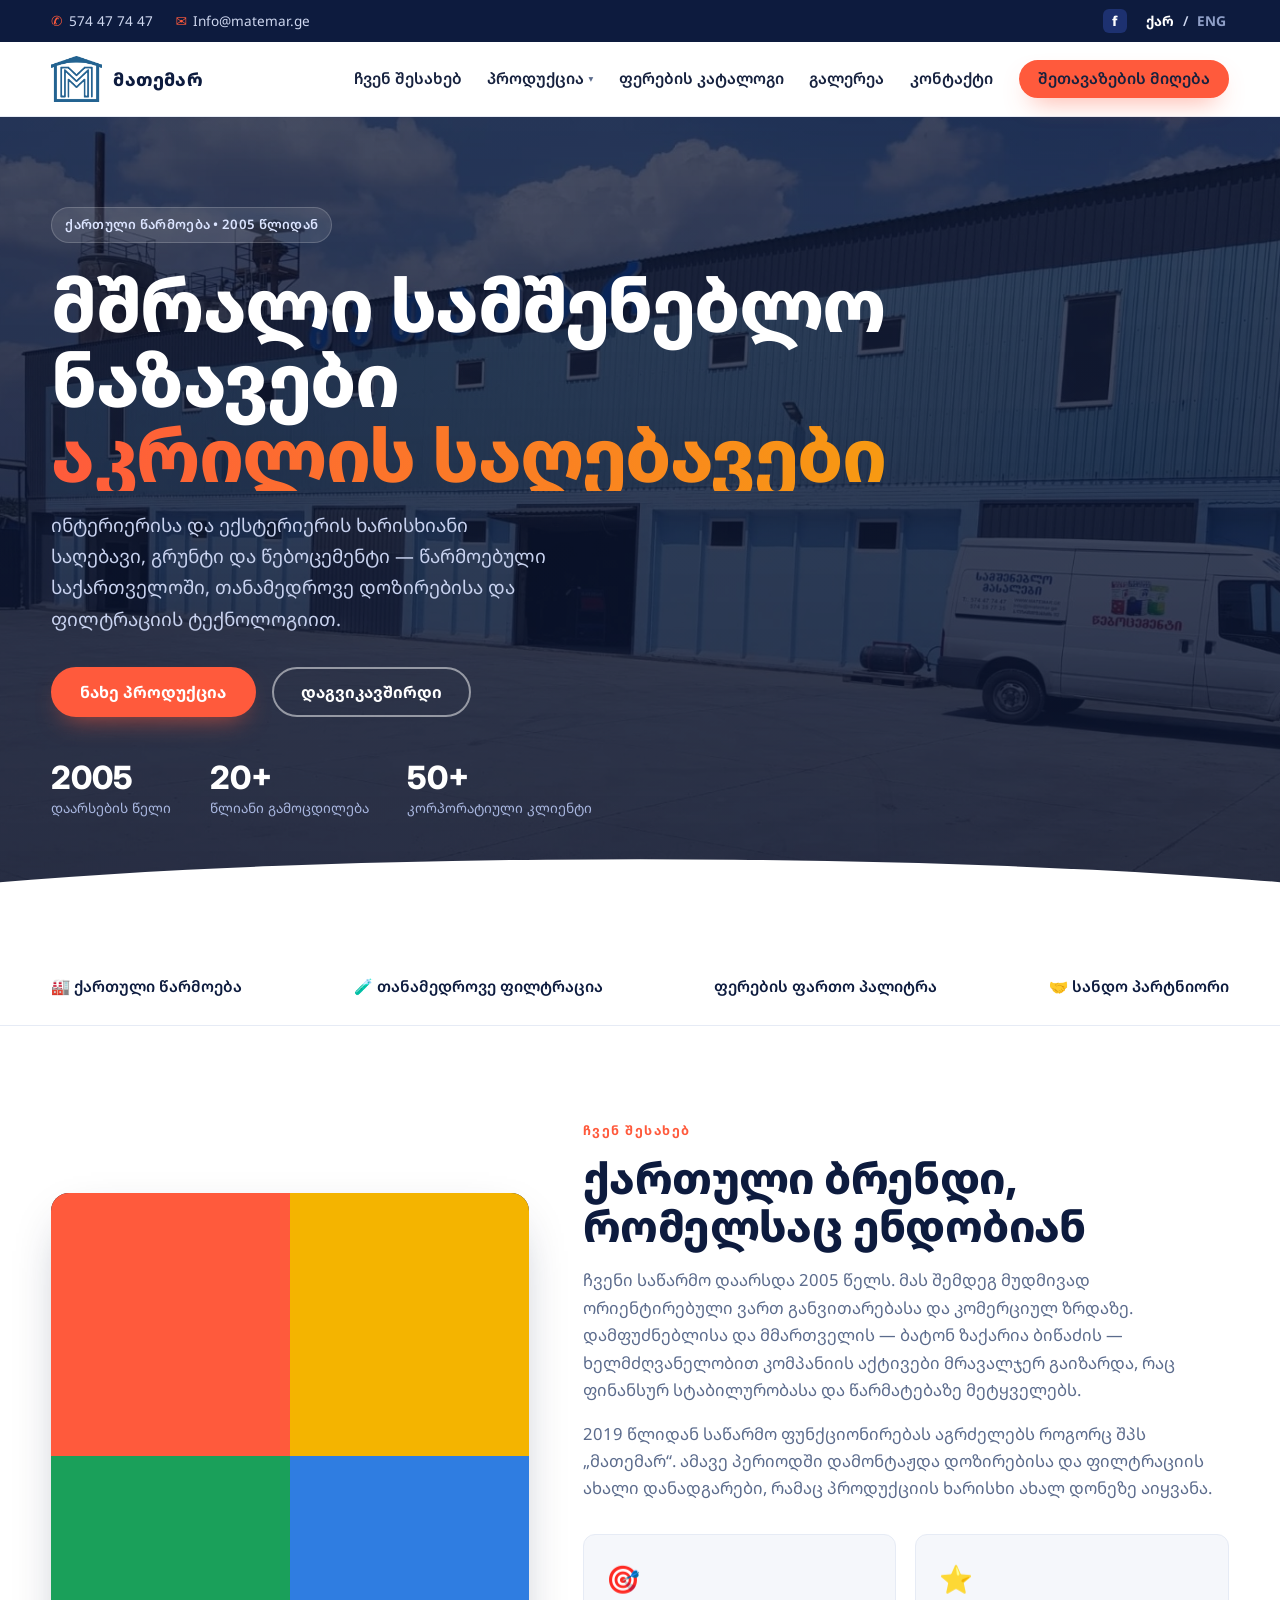
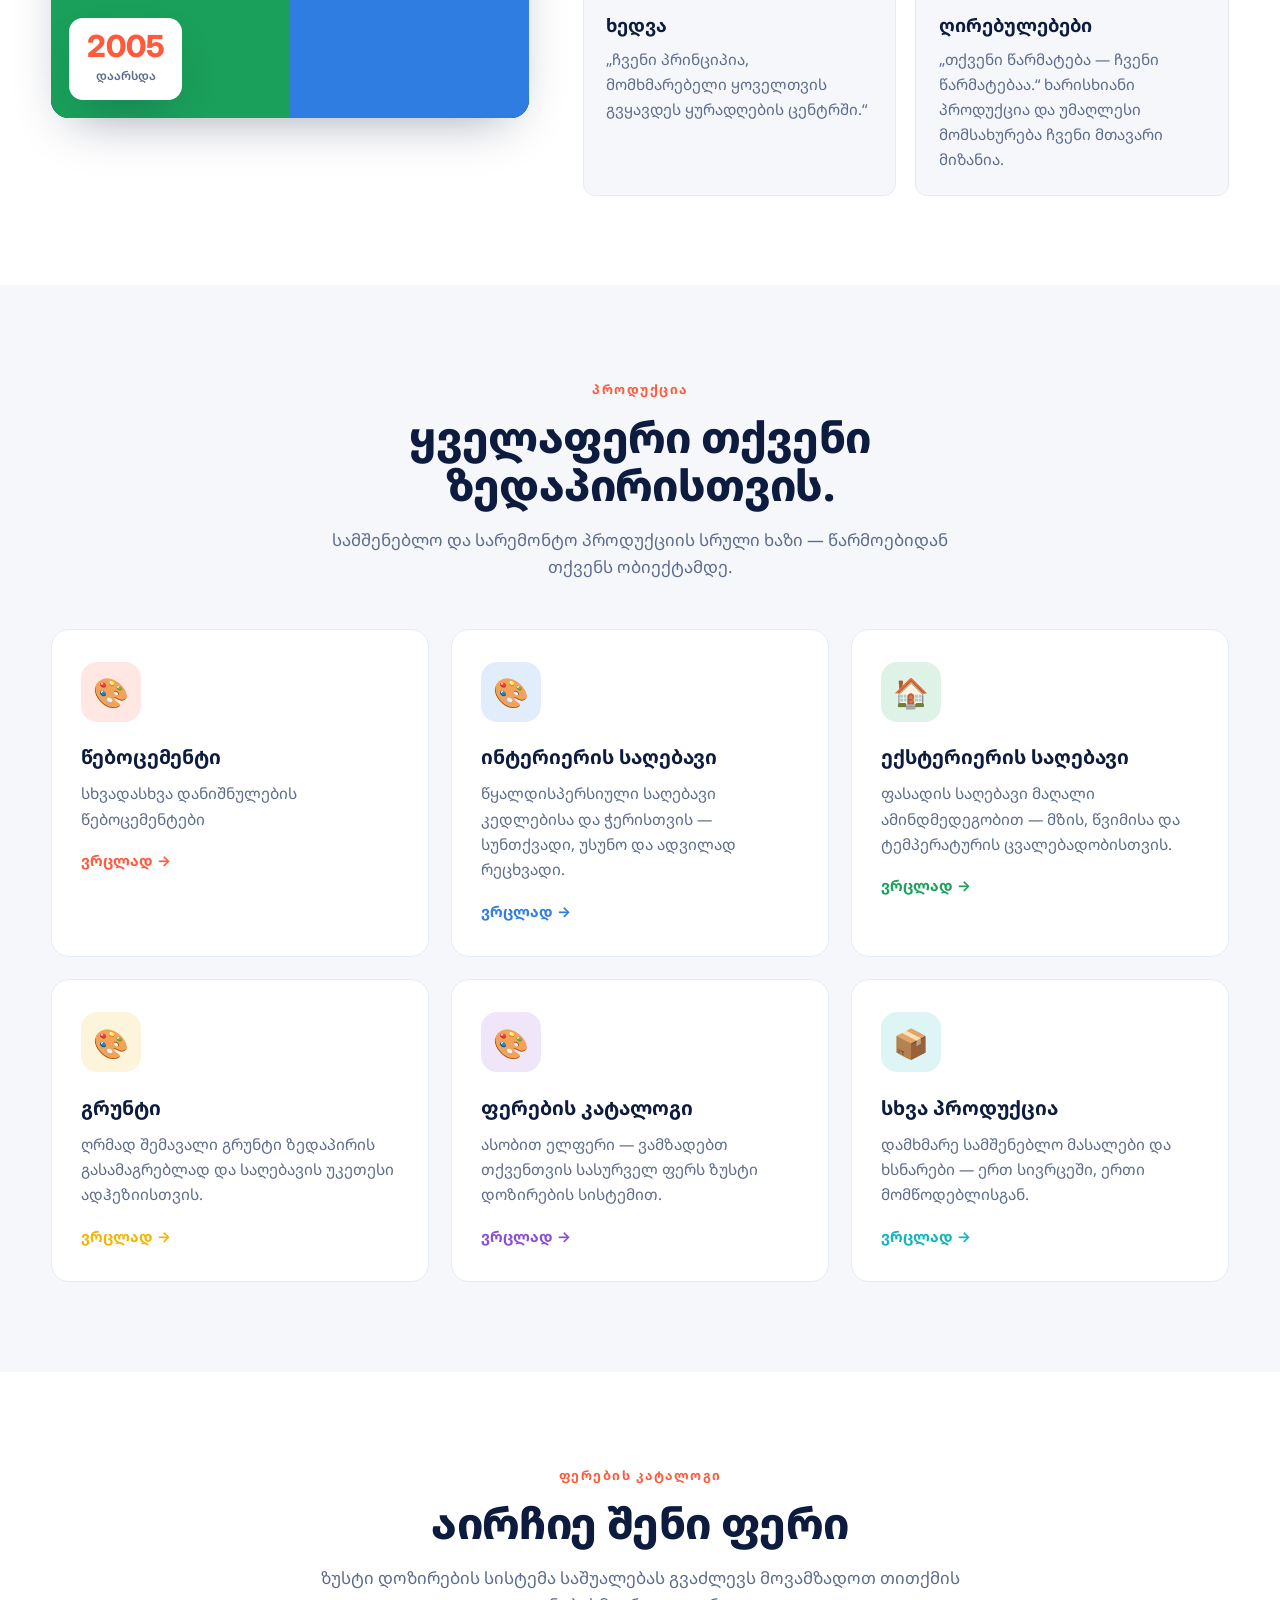
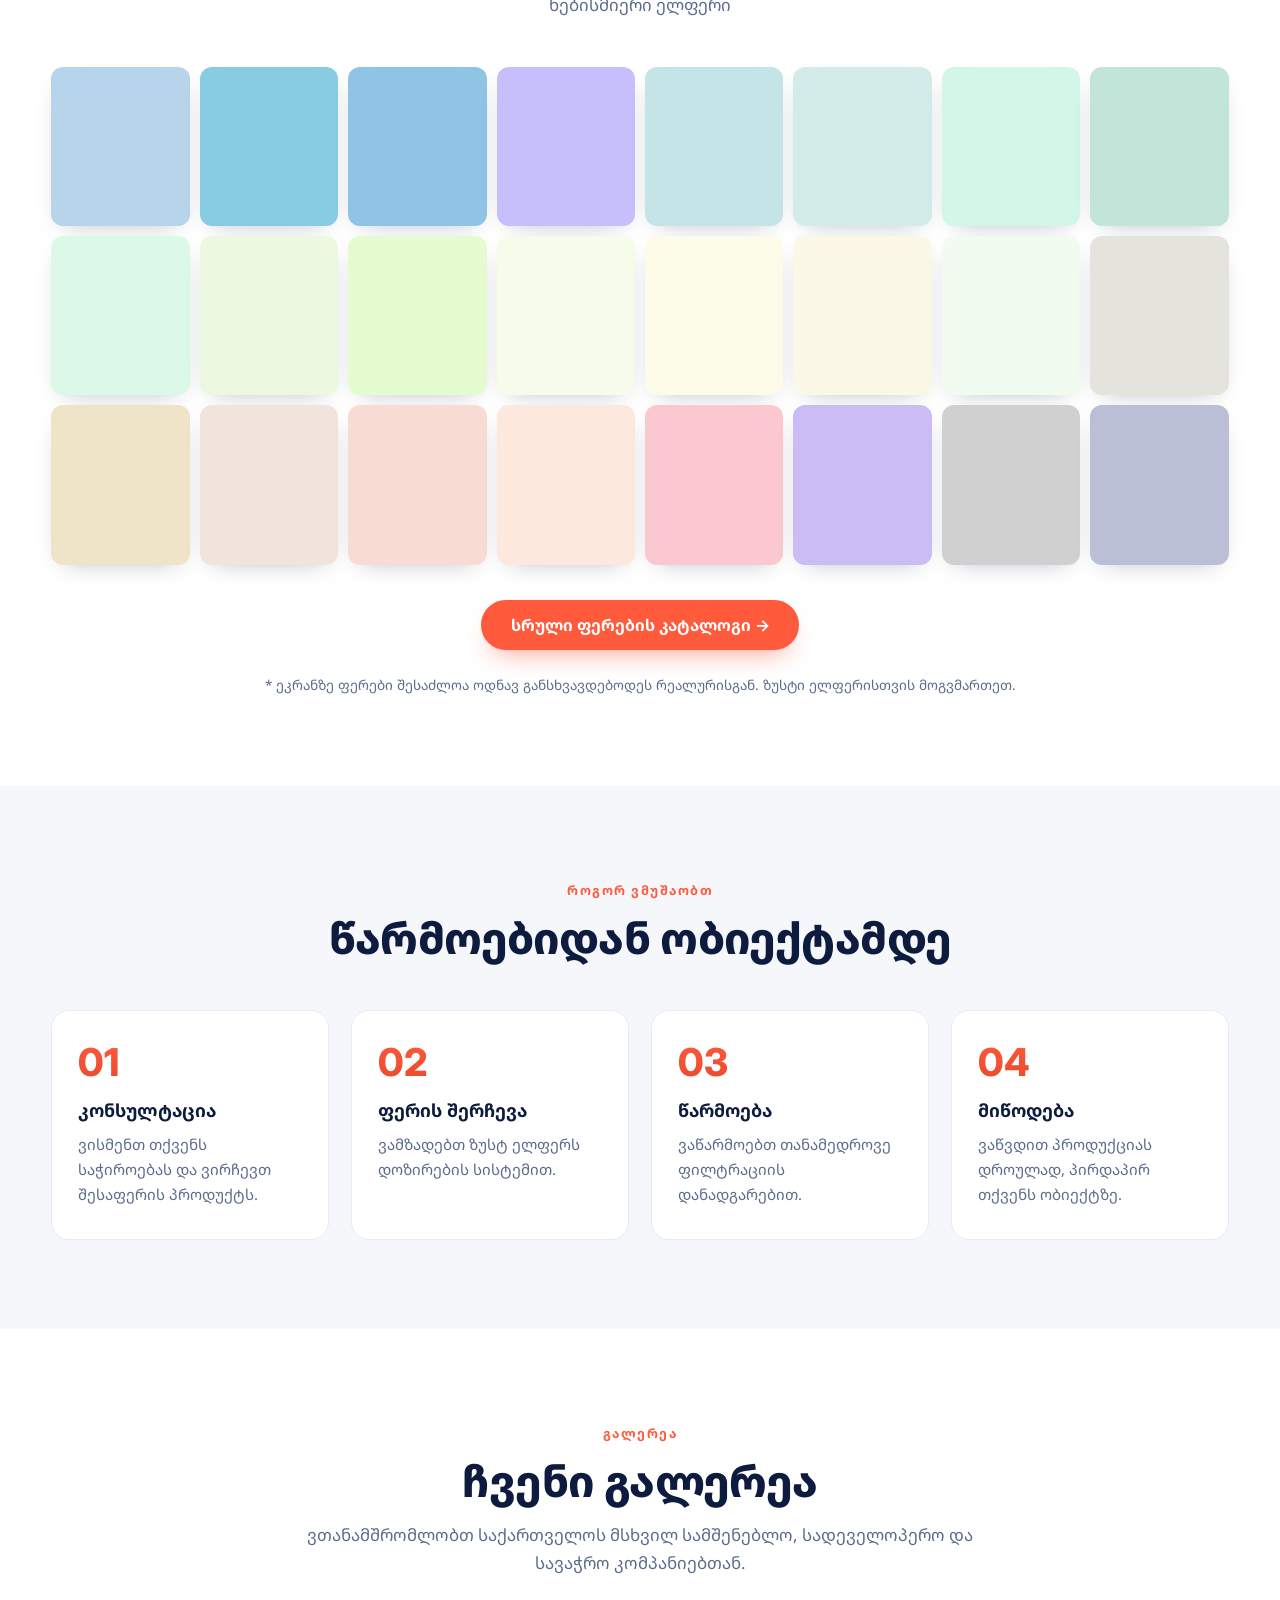
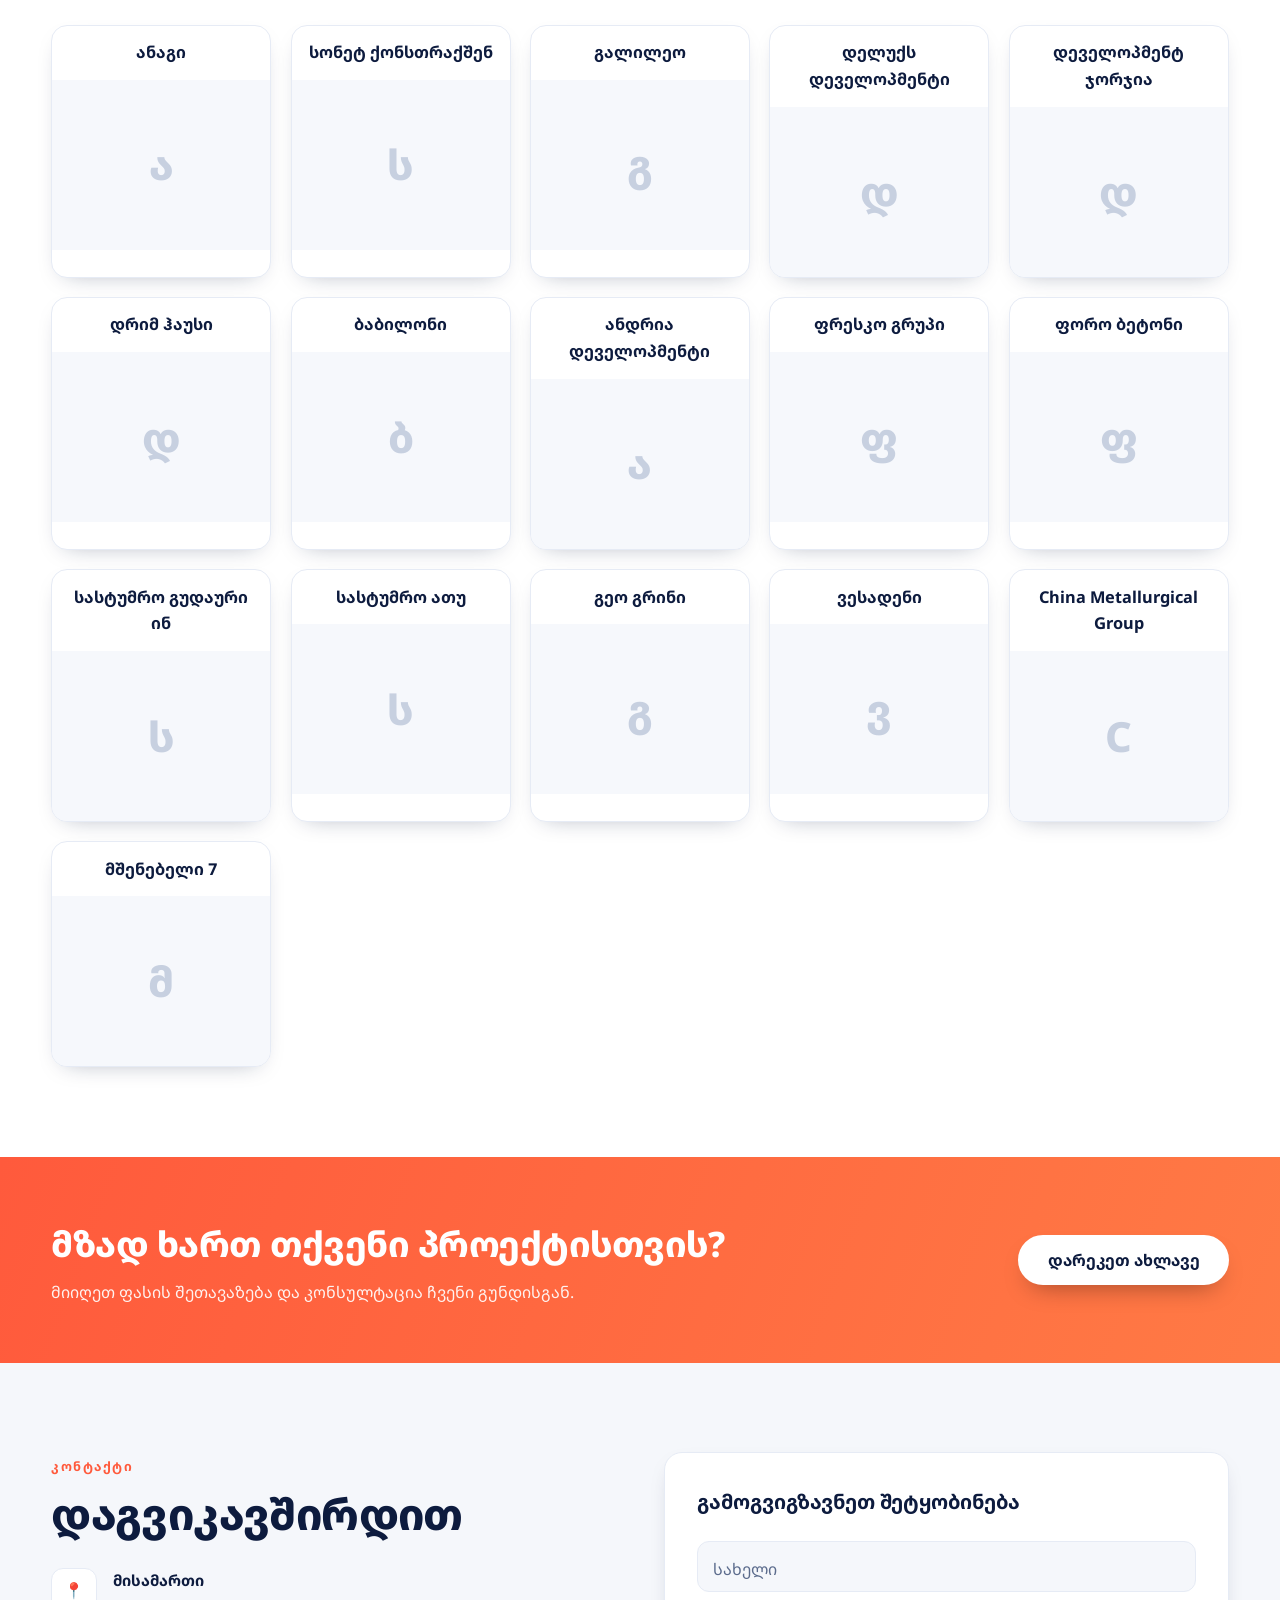
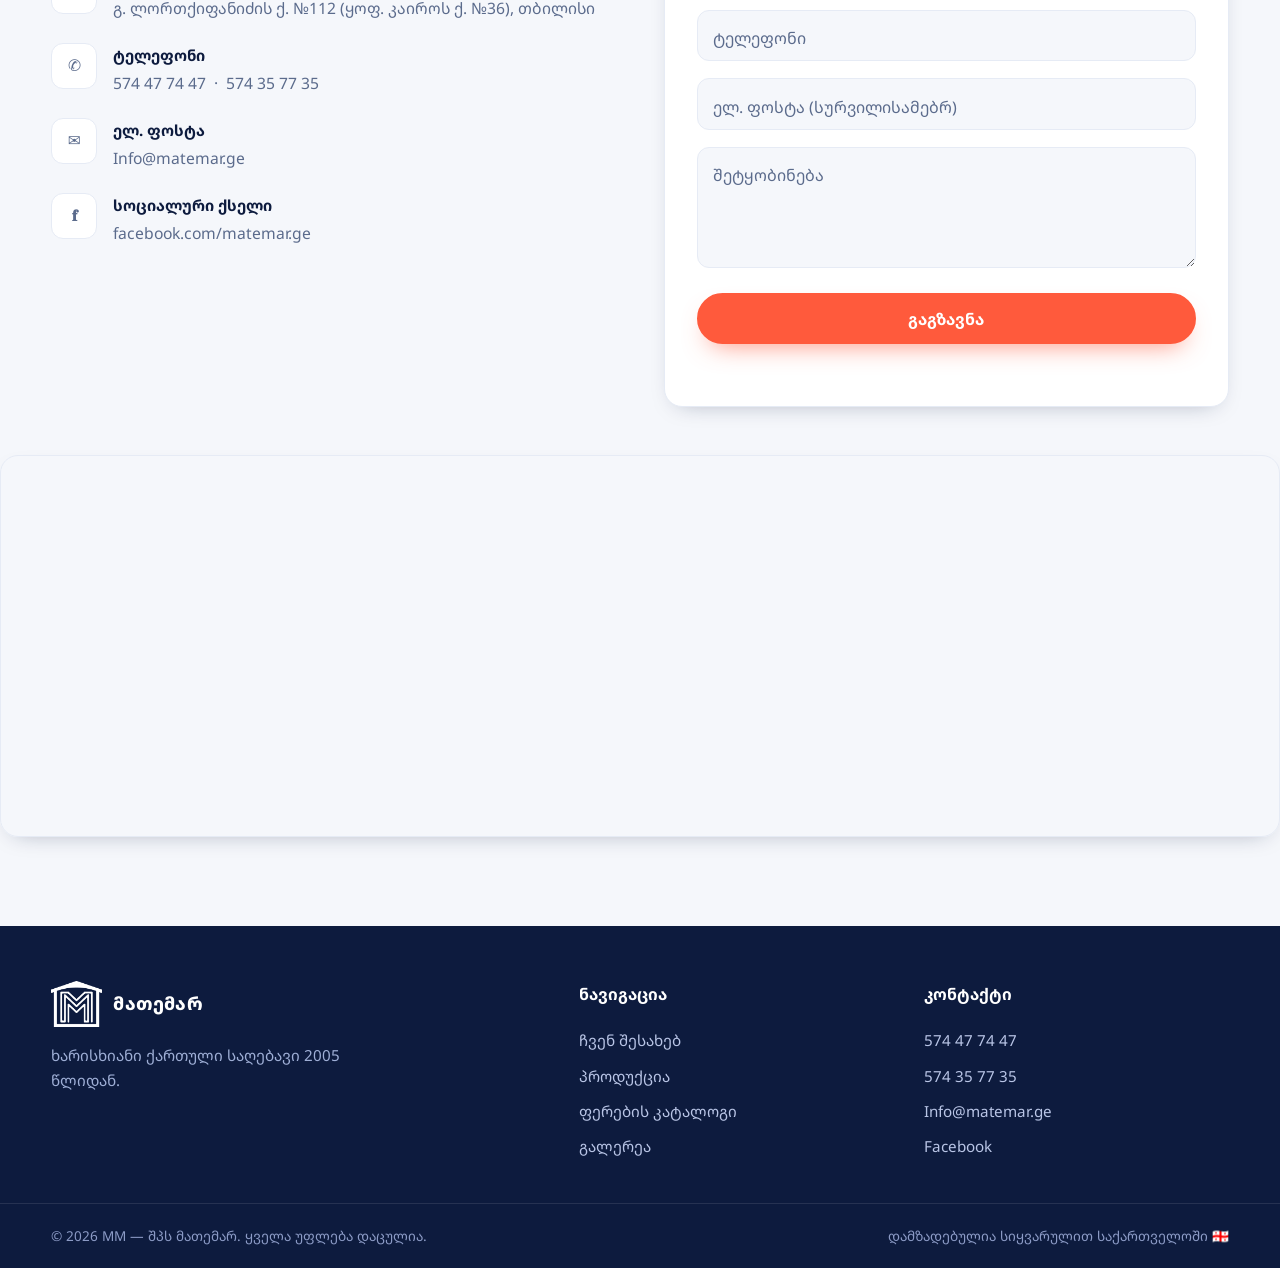
==== commit 00b12edd: "Clients -> Gallery (name + photo, admin-editable); products dropdown shows sub-products on hover, co" ====
--- a/index.html
+++ b/index.html
@@ -292,7 +292,7 @@
         <h2 class="section__title" data-key="clients.title" data-ka="გვენდობიან წამყვანი კომპანიები" data-en="Trusted by leading companies">გვენდობიან წამყვანი კომპანიები</h2>
         <p class="section__sub" data-key="clients.sub" data-ka="ვთანამშრომლობთ საქართველოს მსხვილ სამშენებლო, სადეველოპერო და სავაჭრო კომპანიებთან." data-en="We work with Georgia's largest construction, development and retail companies.">ვთანამშრომლობთ საქართველოს მსხვილ სამშენებლო, სადეველოპერო და სავაჭრო კომპანიებთან.</p>
       </div>
-      <div class="logos" id="clientLogos"></div>
+      <div class="gallery-grid" id="clientLogos"></div>
     </div>
   </section>
 
--- a/styles.css
+++ b/styles.css
@@ -111,6 +111,11 @@
 .nav__menu a::after{display:none!important}
 .nav__menu a:hover{background:var(--bg-soft);color:var(--orange)}
 .nav__menu .dot{width:13px;height:13px;border-radius:4px;flex:none}
+.nav__mitem{position:relative}
+.nav__mcaret{margin-left:auto;color:var(--muted);font-weight:700}
+.nav__flyout{position:absolute;left:calc(100% + 8px);top:-.5rem;min-width:210px;background:#fff;border:1px solid var(--line);border-radius:14px;box-shadow:var(--shadow);padding:.5rem;opacity:0;visibility:hidden;transform:translateX(8px);transition:opacity .18s,transform .18s;z-index:70}
+.nav__mitem.has-sub::after{content:"";position:absolute;left:100%;top:0;width:14px;height:100%}
+.nav__mitem.has-sub:hover .nav__flyout{opacity:1;visibility:visible;transform:none}
 
 .burger{display:none;flex-direction:column;gap:5px;background:none;border:none;cursor:pointer;padding:6px}
 .burger span{width:26px;height:2.5px;background:var(--navy);border-radius:2px;transition:.3s}
@@ -239,6 +244,13 @@
 
 /* ===== Clients ===== */
 .clients{background:var(--bg)}
+.gallery-grid{display:grid;grid-template-columns:repeat(auto-fill,minmax(200px,1fr));gap:1.2rem}
+.gcard{background:#fff;border:1px solid var(--line);border-radius:16px;overflow:hidden;box-shadow:var(--shadow-sm);transition:transform .2s,box-shadow .2s}
+.gcard:hover{transform:translateY(-5px);box-shadow:var(--shadow)}
+.gcard__name{padding:.85rem 1rem;font-weight:700;color:var(--navy);text-align:center;font-size:1.02rem}
+.gcard__photo{height:170px;background:#f6f8fc;display:flex;align-items:center;justify-content:center;padding:12px}
+.gcard__photo img{max-width:100%;max-height:100%;object-fit:contain}
+.gcard__photo.is-empty{font-size:2.6rem;font-weight:800;color:#c7d0e0}
 .logos{display:grid;grid-template-columns:repeat(4,1fr);gap:1rem}
 .logo{
   display:flex;align-items:center;justify-content:center;text-align:center;
@@ -349,6 +361,9 @@
   .nav__dd::after{display:none}
   .nav__menu{position:static;transform:none;opacity:1;visibility:visible;box-shadow:none;border:none;background:transparent;padding:0 0 0 1rem;min-width:0}
   .nav__menu a{padding:.7rem .2rem;border-bottom:1px solid var(--line)}
+  .nav__flyout{position:static;opacity:1;visibility:visible;transform:none;box-shadow:none;border:none;background:transparent;padding:0 0 0 1.2rem;min-width:0}
+  .nav__mcaret{display:none}
+  .nav__mitem.has-sub::after{display:none}
   .burger{display:flex}
   .bucket{width:168px;height:168px}
   .bucket__mm{font-size:2.7rem}
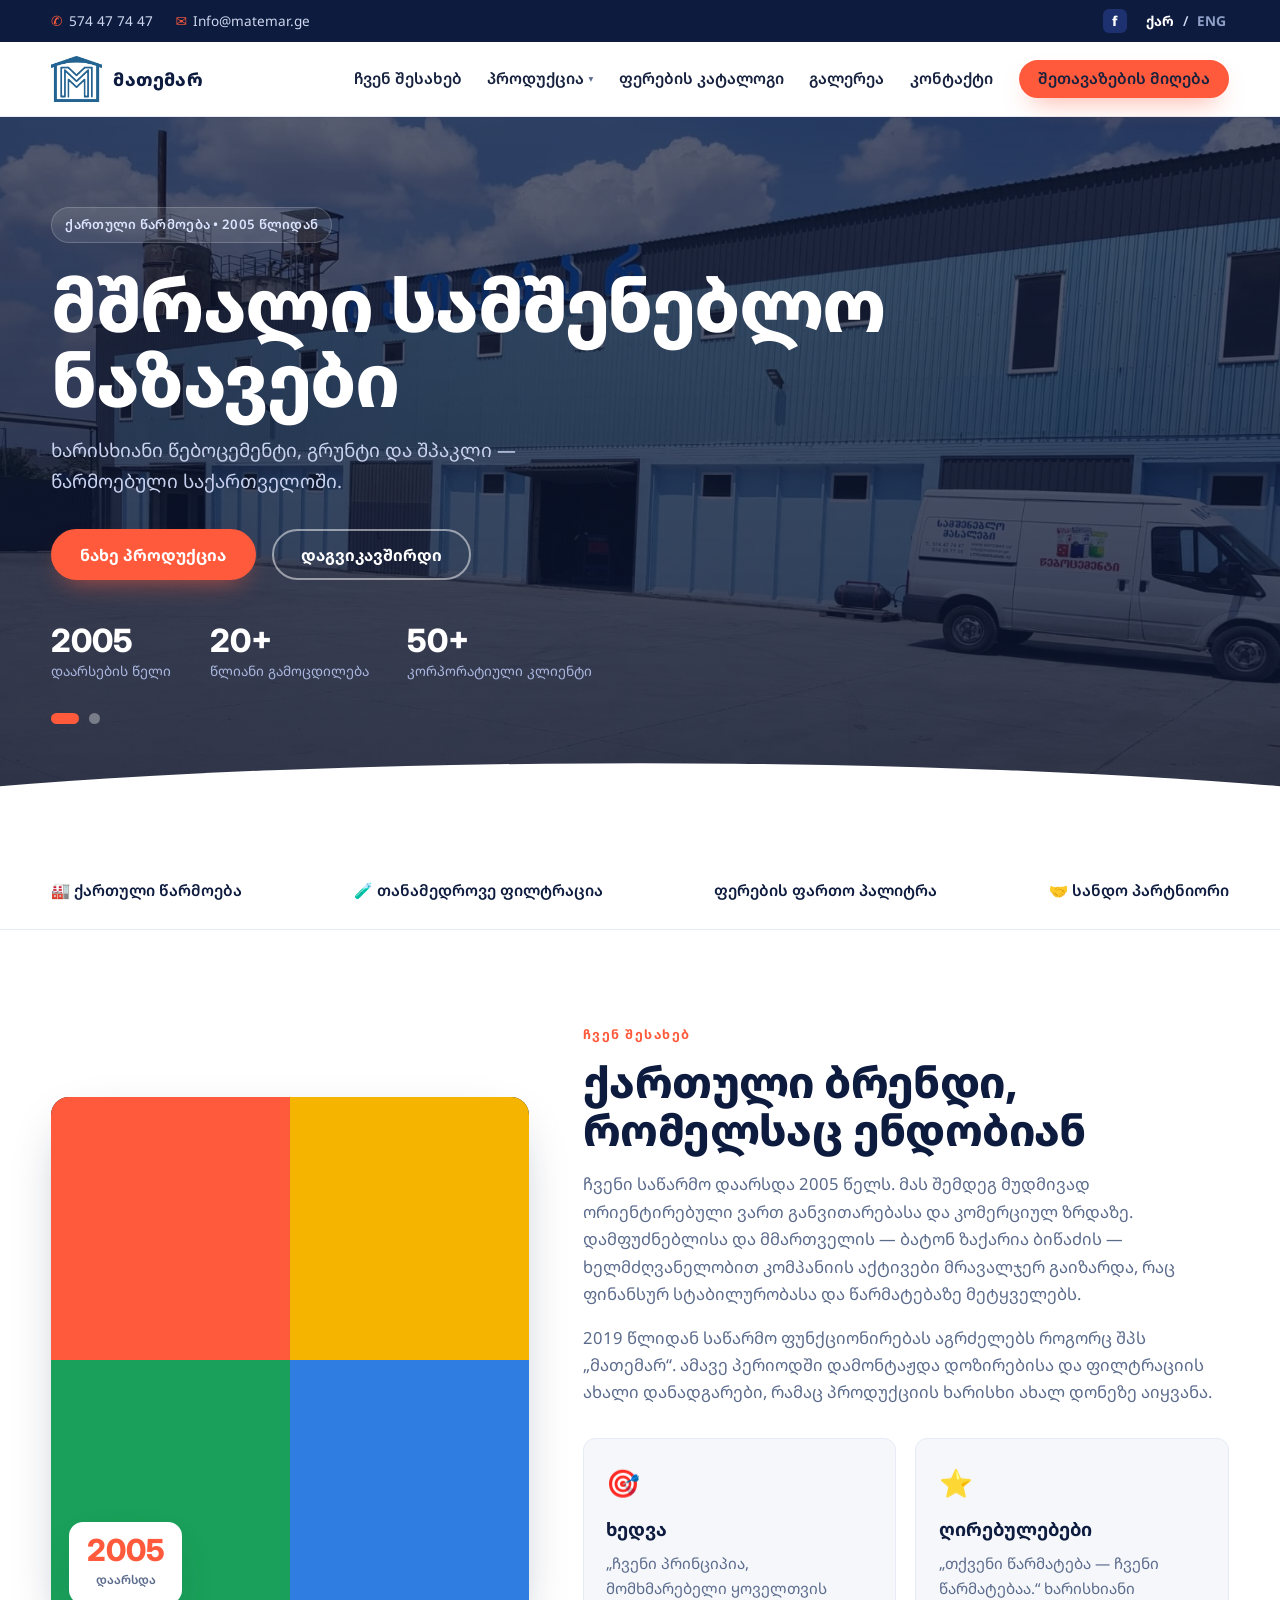
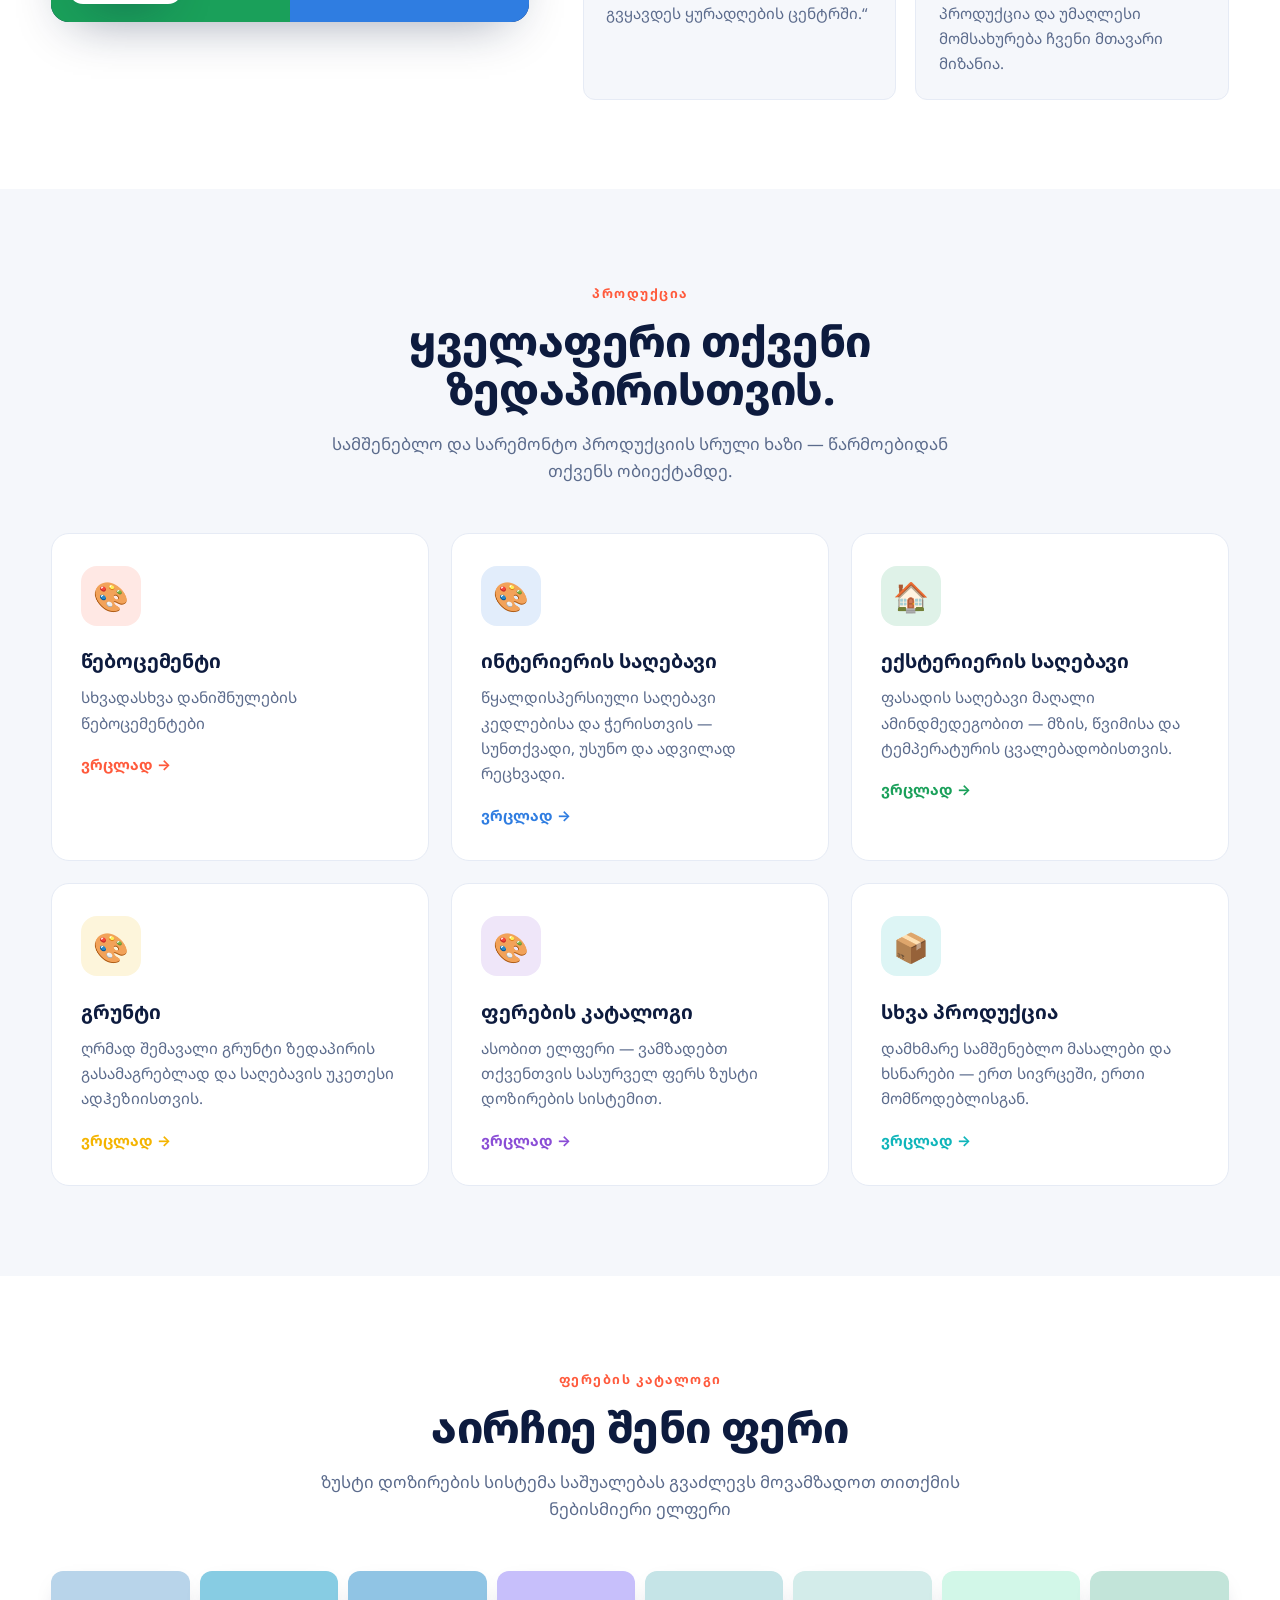
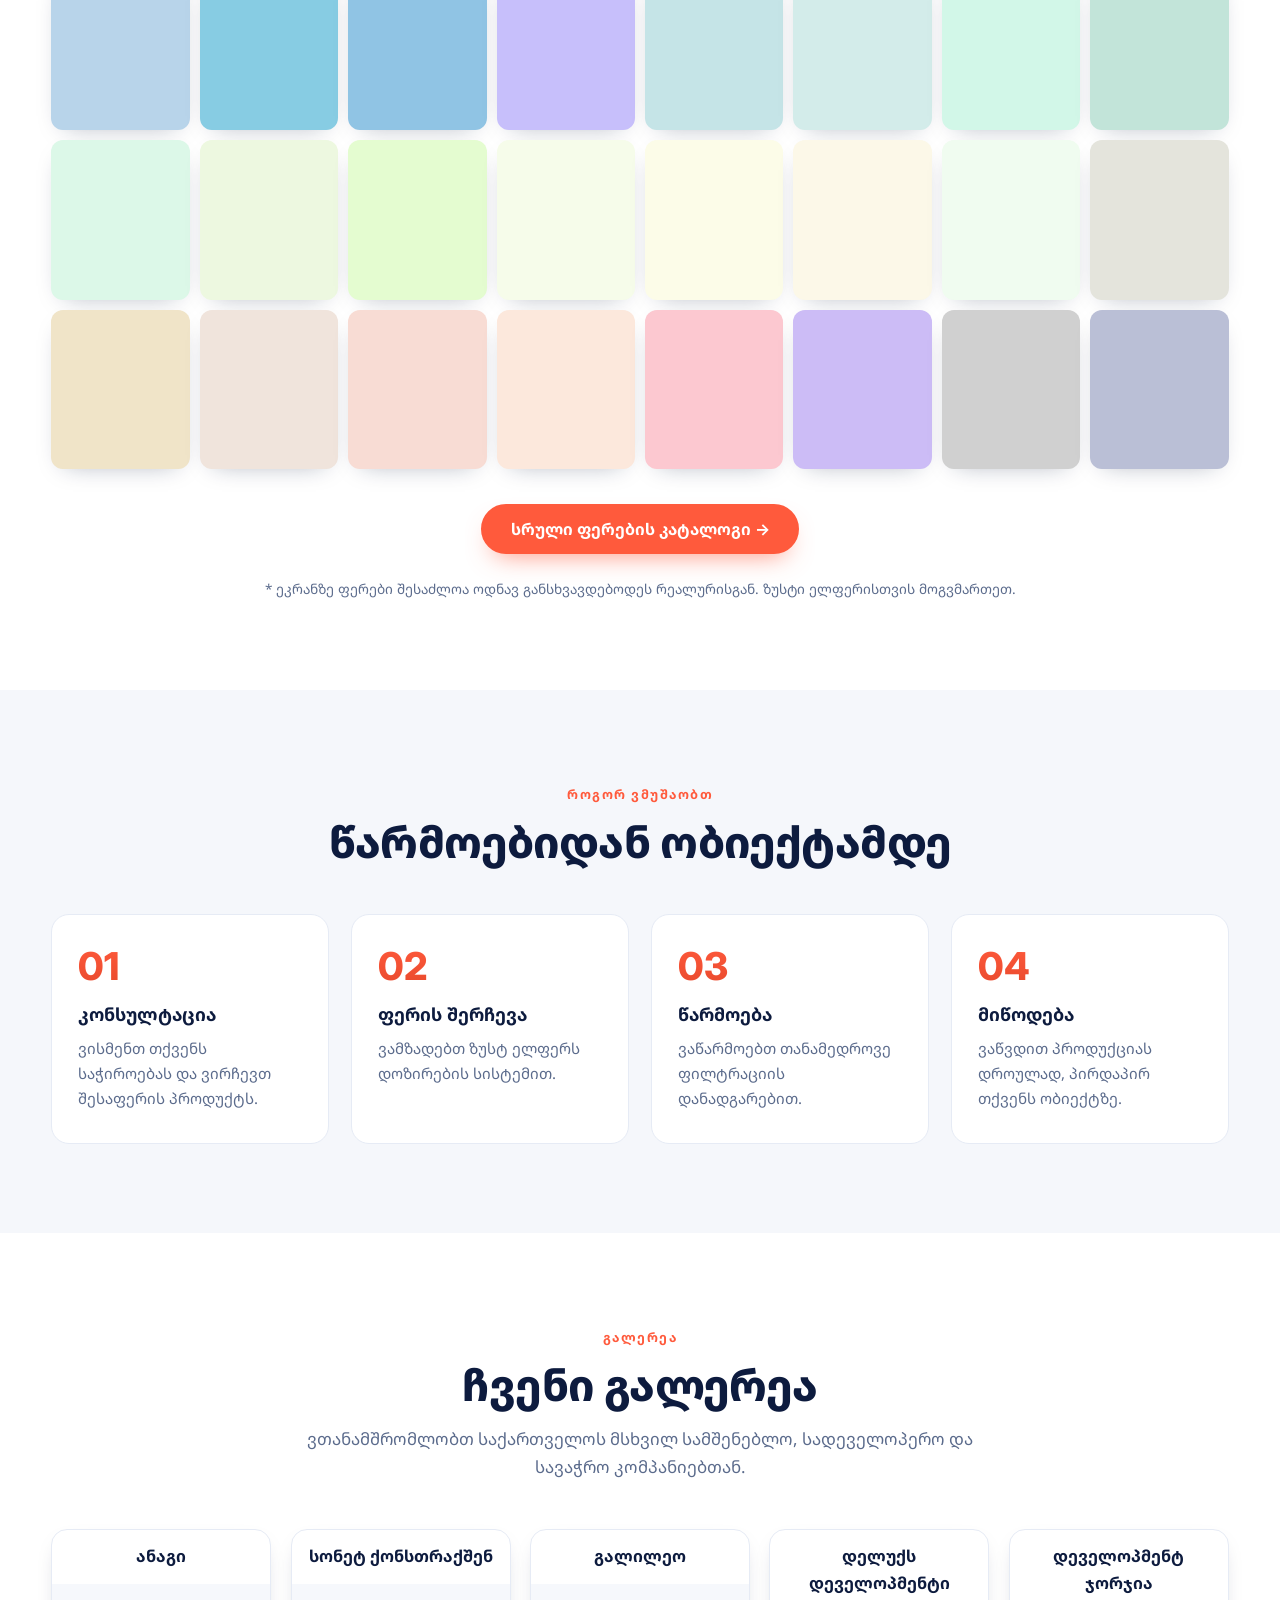
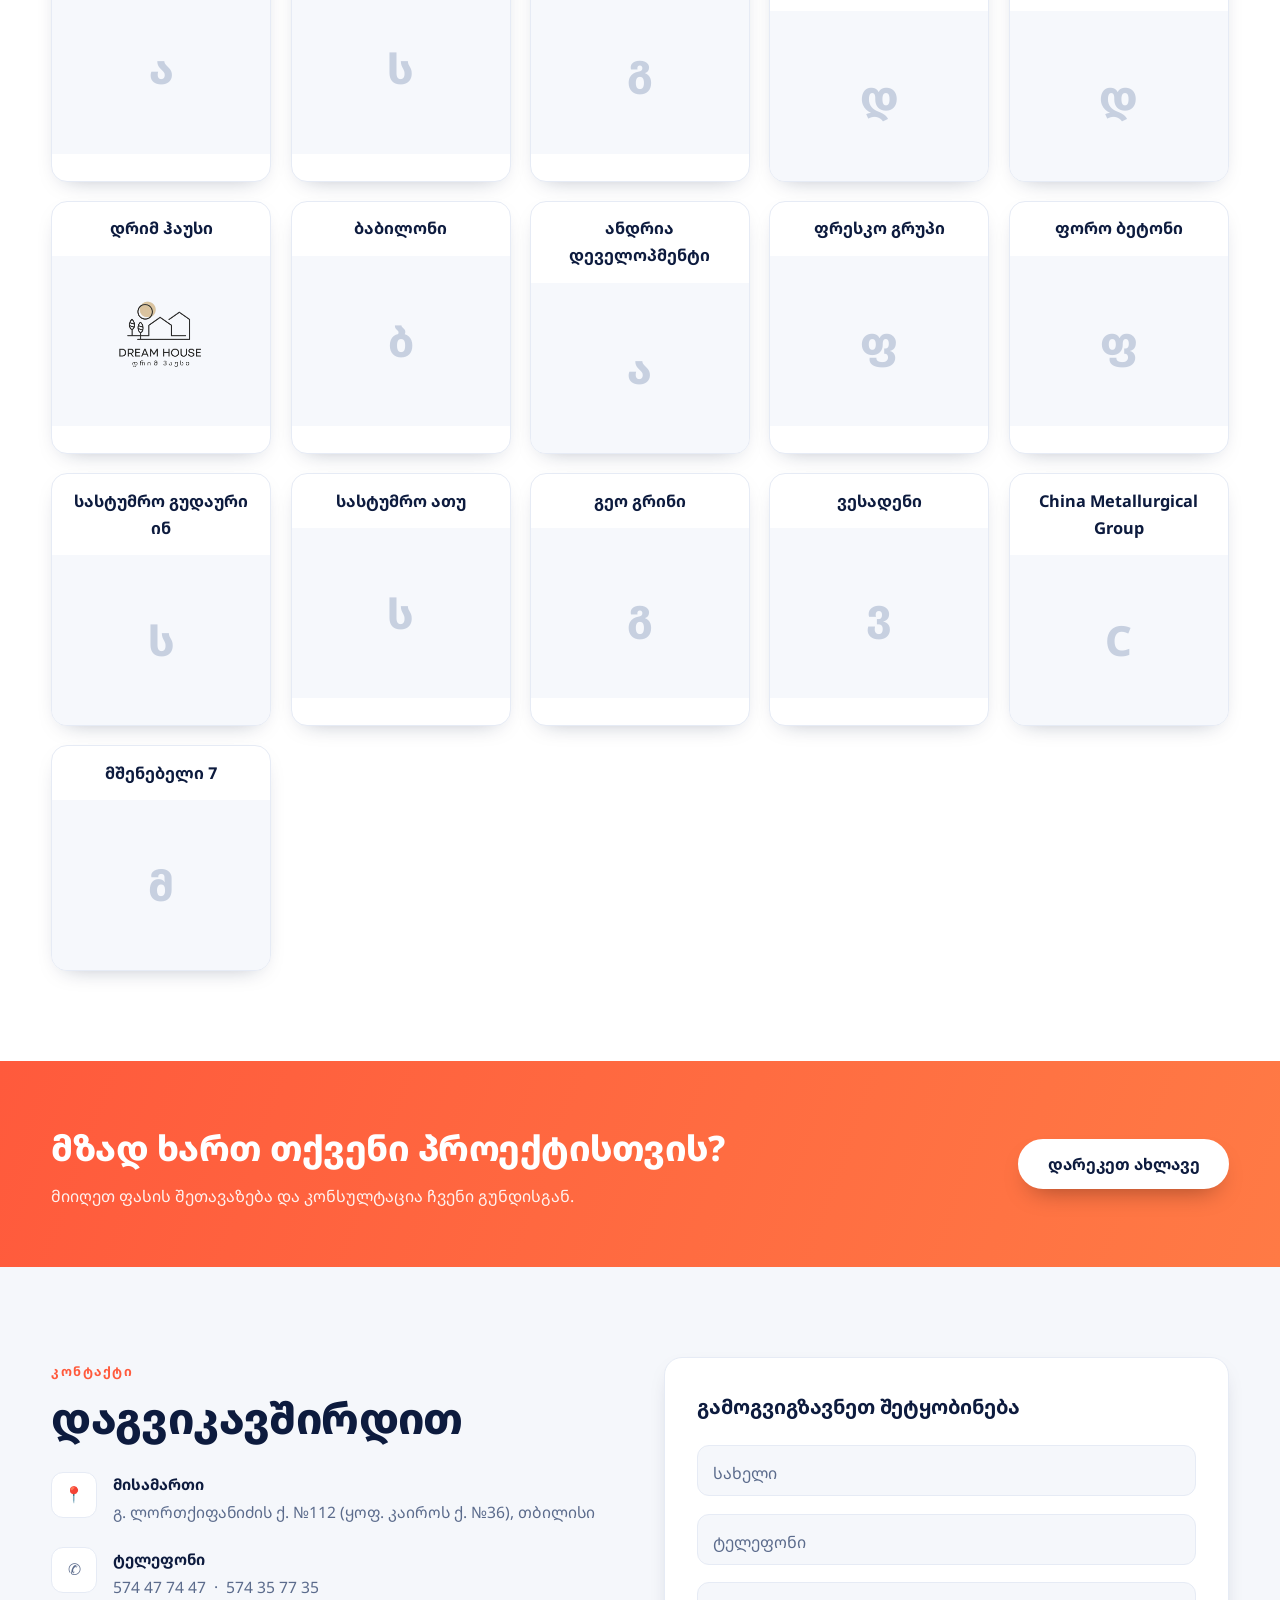
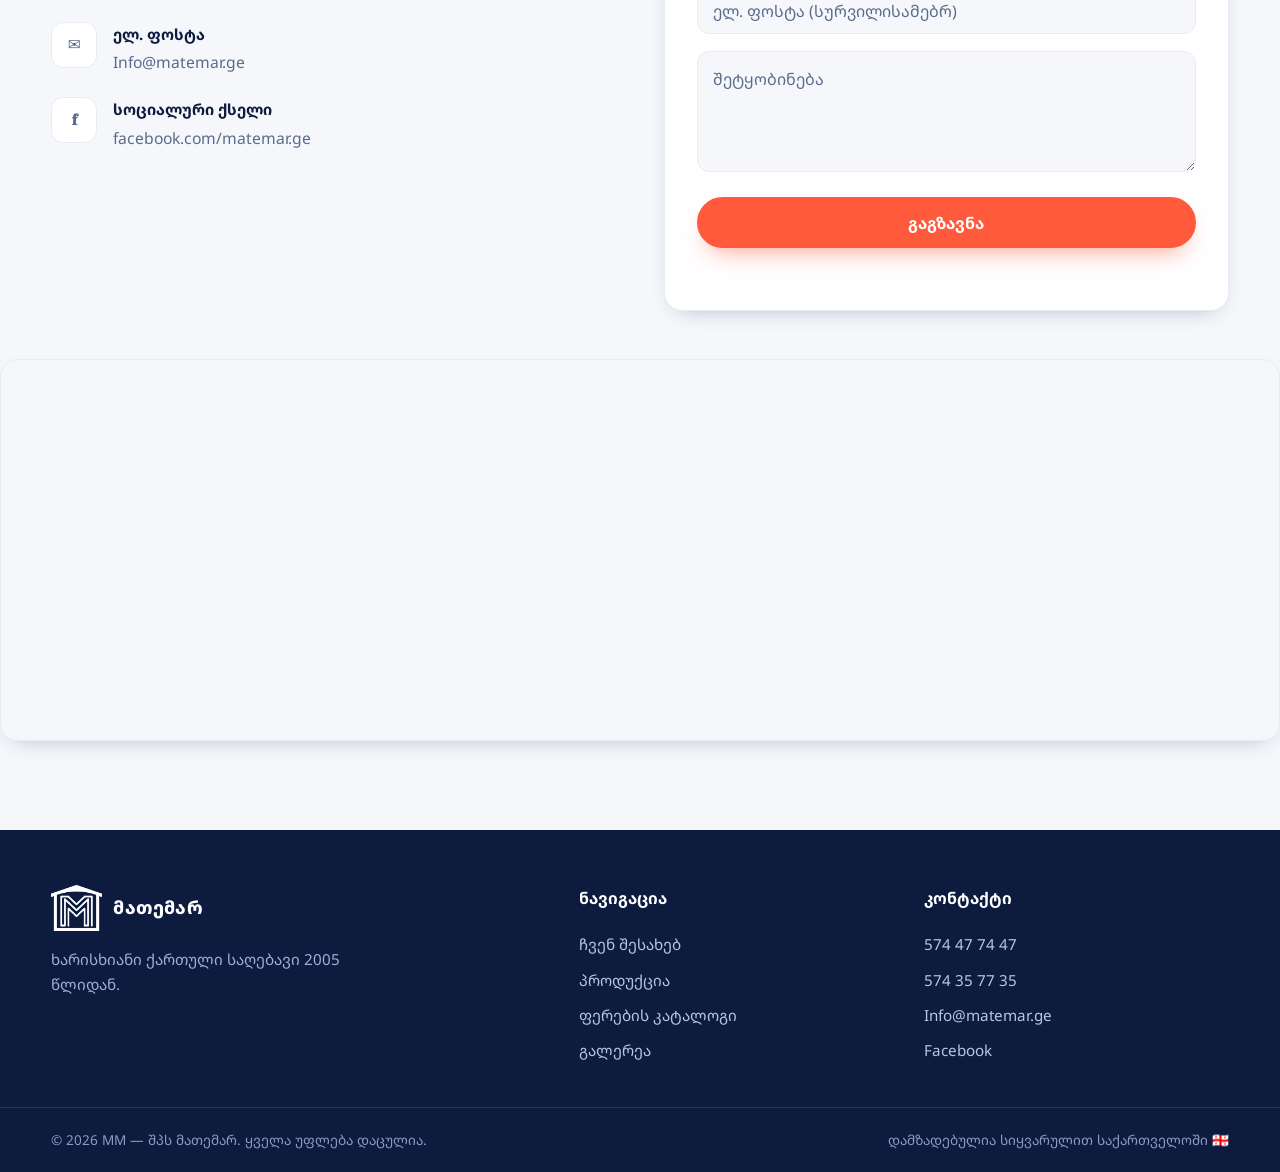
==== commit 634af39f: "Hero slider: multiple slides (photo + text), admin-editable, auto-rotating with dots Co-Authored-By:" ====
--- a/index.html
+++ b/index.html
@@ -100,6 +100,7 @@
   <!-- ===== Hero ===== -->
   <section class="hero" id="home">
     <div class="hero__paint" aria-hidden="true"></div>
+    <div class="hero__slides" id="heroSlides" aria-hidden="true"></div>
     <div class="container hero__inner">
       <div class="hero__content">
         <span class="eyebrow" data-key="hero.eyebrow" data-ka="ქართული წარმოება • 2005 წლიდან" data-en="Georgian manufacturing • since 2005">ქართული წარმოება • 2005 წლიდან</span>
@@ -129,6 +130,7 @@
             <span data-key="stats.l3" data-ka="კორპორატიული კლიენტი" data-en="Corporate clients">კორპორატიული კლიენტი</span>
           </div>
         </div>
+        <div class="hero__dots" id="heroDots"></div>
       </div>
     </div>
     <div class="hero__wave" aria-hidden="true"></div>
--- a/styles.css
+++ b/styles.css
@@ -131,6 +131,16 @@
   radial-gradient(30% 40% at 60% 100%,rgba(26,160,90,.22),transparent 60%);
   filter:blur(10px);opacity:.9}
 .hero.has-bg .hero__paint{display:none}
+.hero__slides{position:absolute;inset:0;z-index:0;overflow:hidden}
+.hero__slide{position:absolute;inset:0;background-size:cover;background-position:center;opacity:0;transition:opacity .9s ease}
+.hero__slide.active{opacity:1}
+.hero.has-slider .hero__paint{display:none}
+.hero.has-slider .hero__accent{display:none}
+.hero__inner{z-index:2}
+.hero__dots{display:flex;gap:10px;margin-top:1.9rem}
+.hero__dot{width:11px;height:11px;border-radius:50%;background:rgba(255,255,255,.35);border:none;padding:0;cursor:pointer;transition:.25s}
+.hero__dot:hover{background:rgba(255,255,255,.65)}
+.hero__dot.active{background:var(--orange);width:28px;border-radius:6px}
 .hero__inner{position:relative;display:grid;grid-template-columns:1fr;gap:3rem;align-items:center}
 
 .eyebrow{display:inline-block;background:rgba(255,255,255,.1);border:1px solid rgba(255,255,255,.18);padding:.5em 1em;border-radius:999px;font-size:.82rem;font-weight:600;letter-spacing:.3px;margin-bottom:1.4rem;color:#dbe4ff}
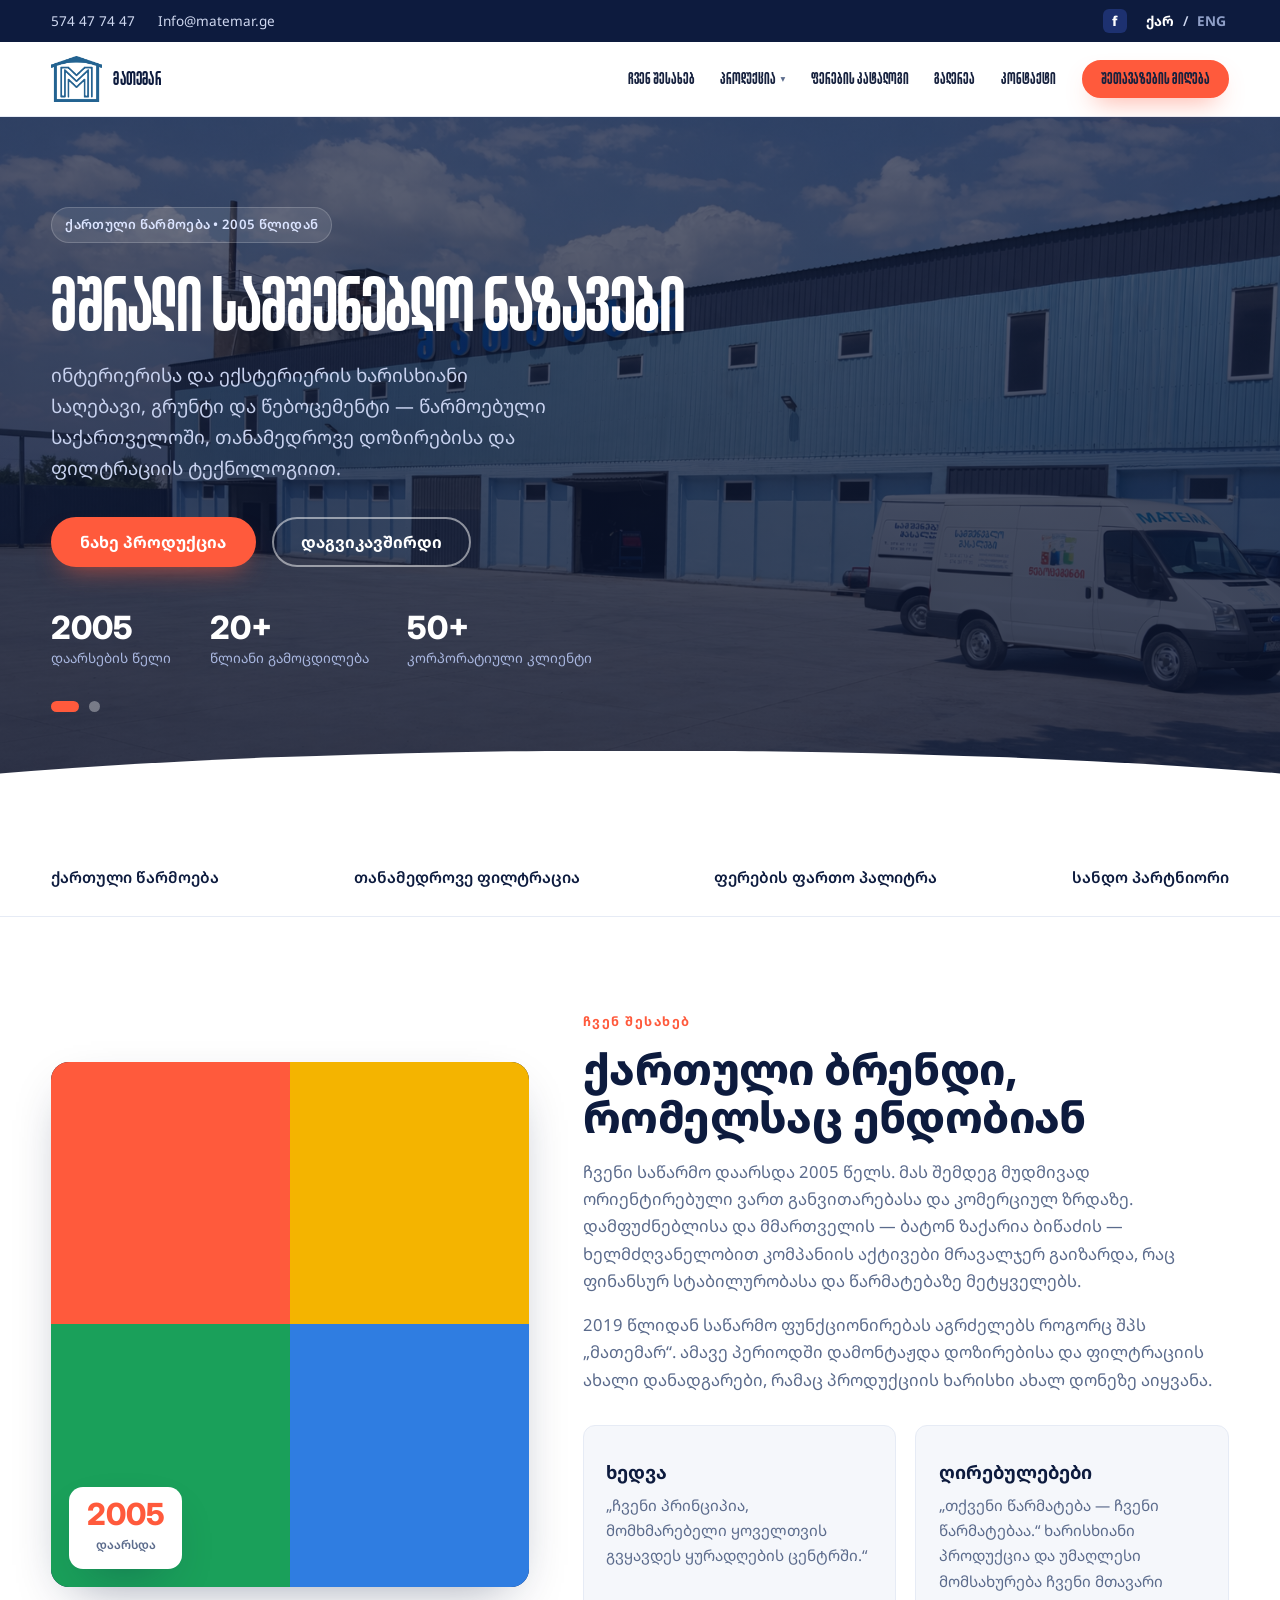
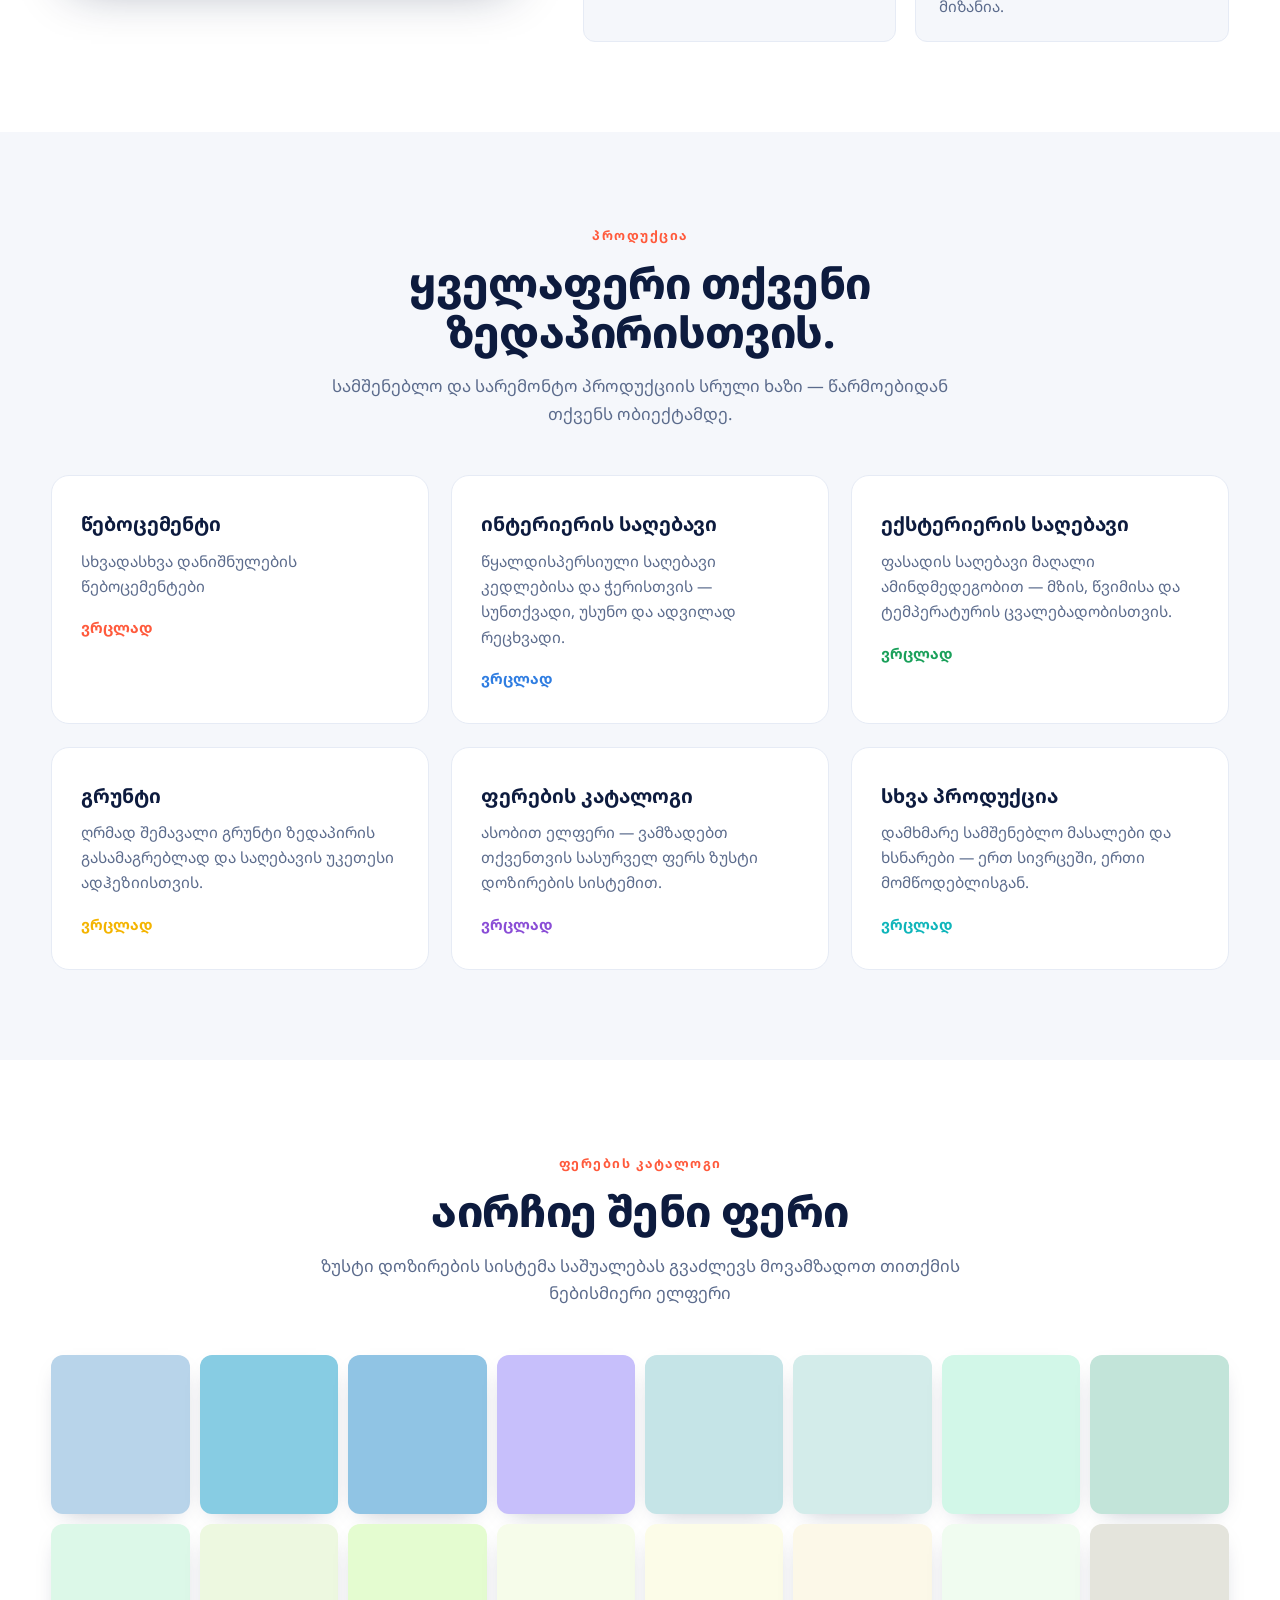
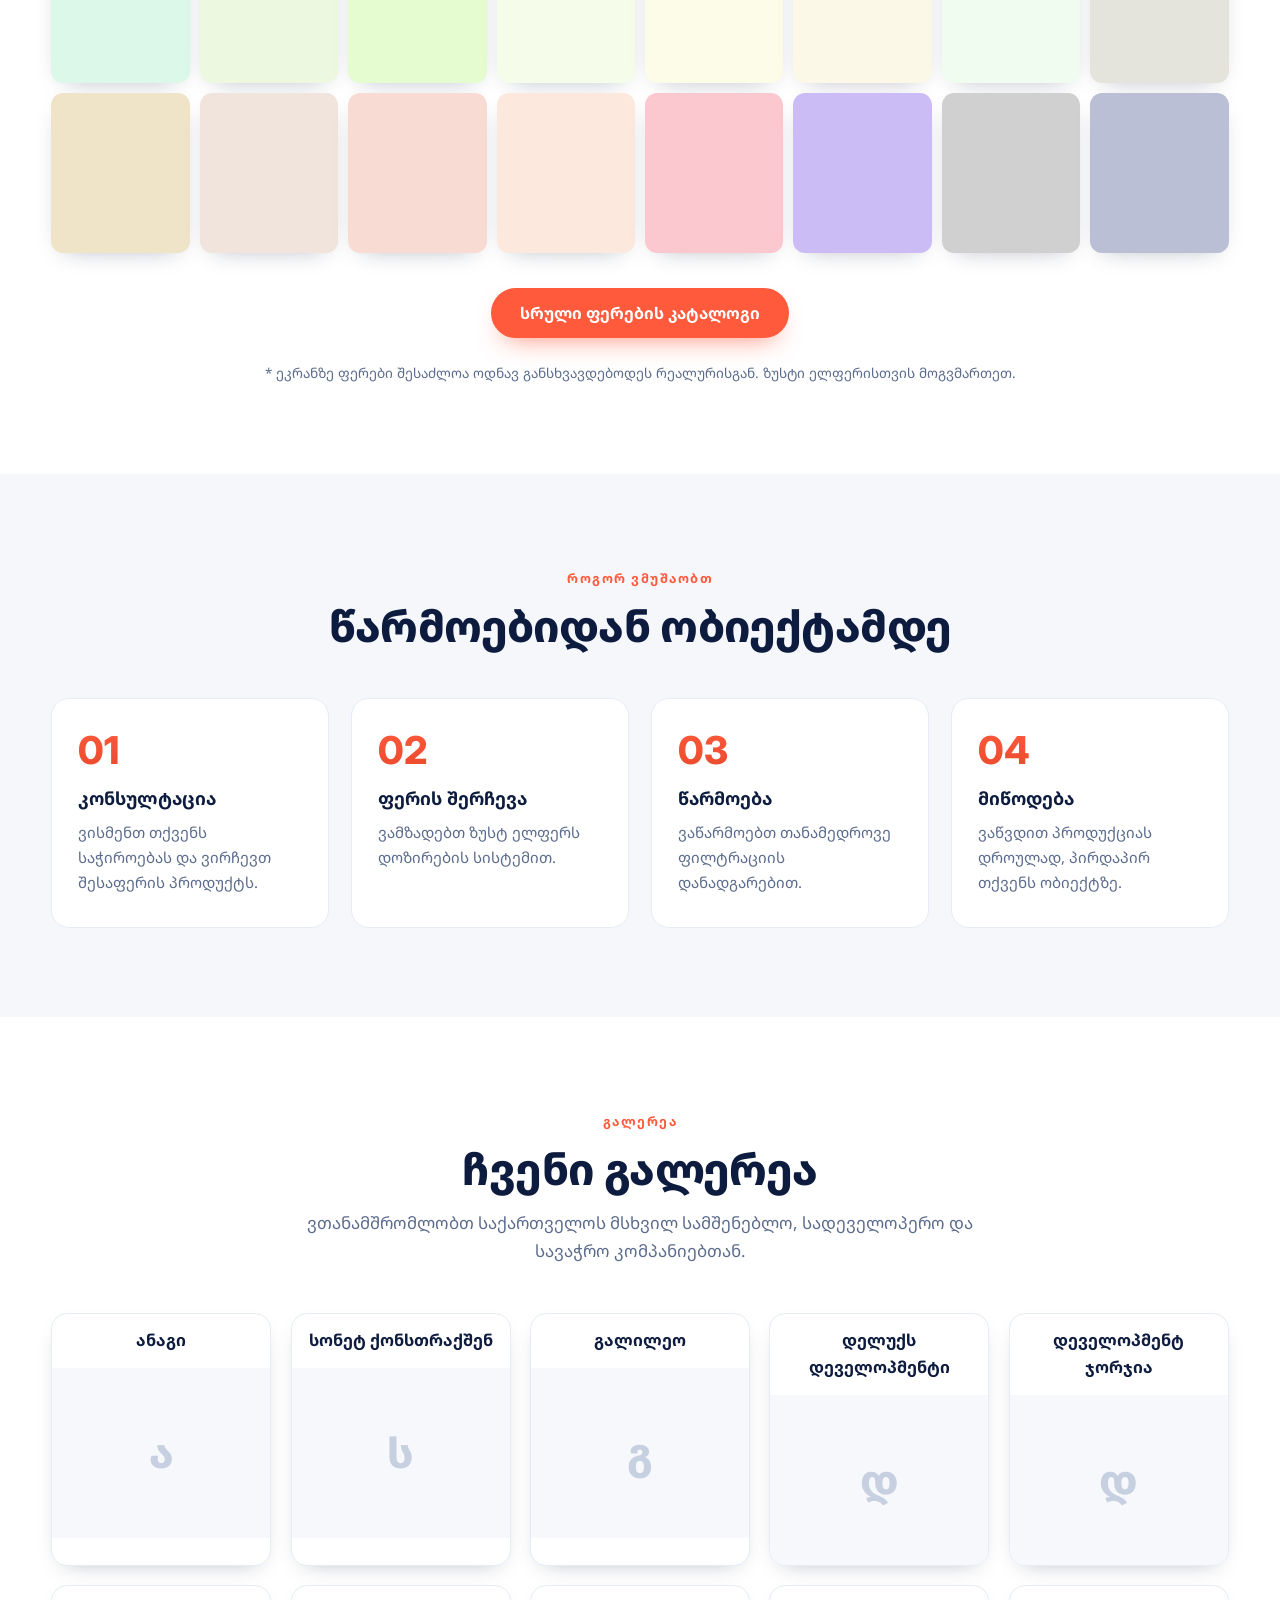
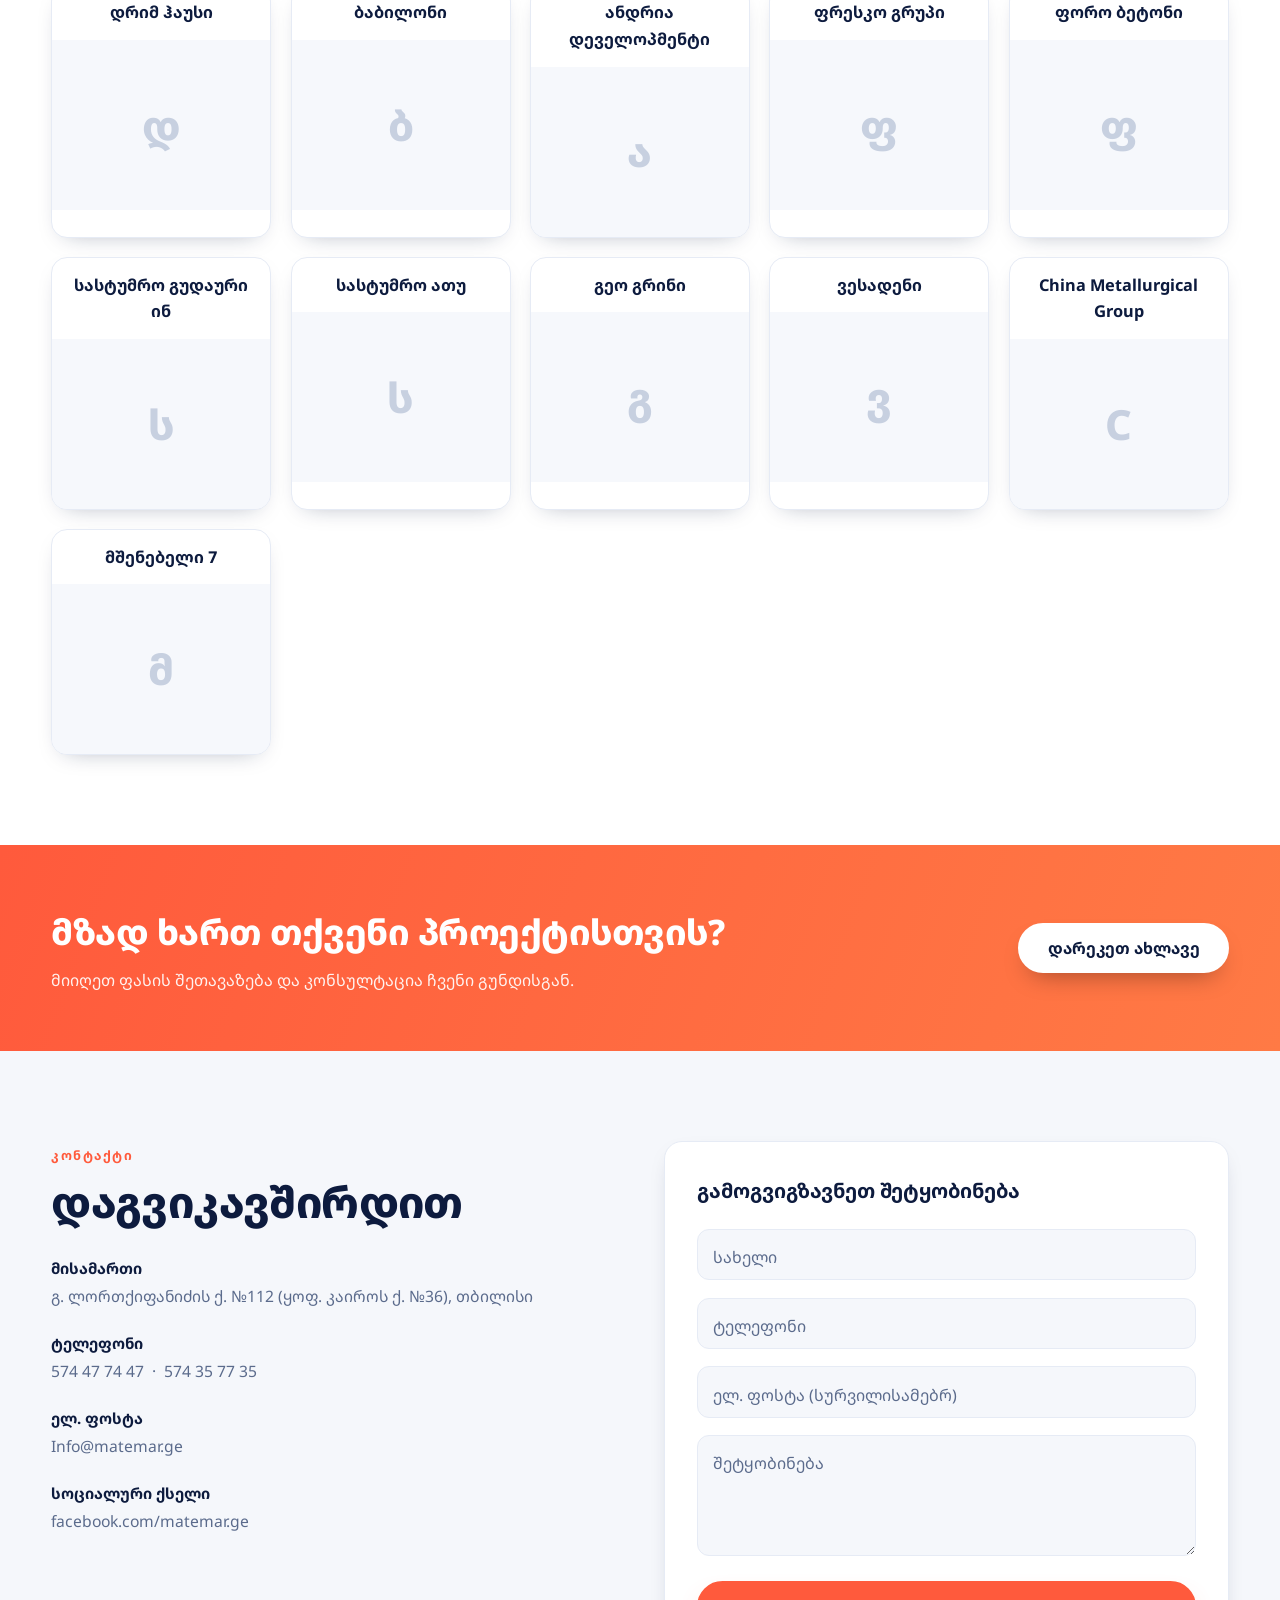
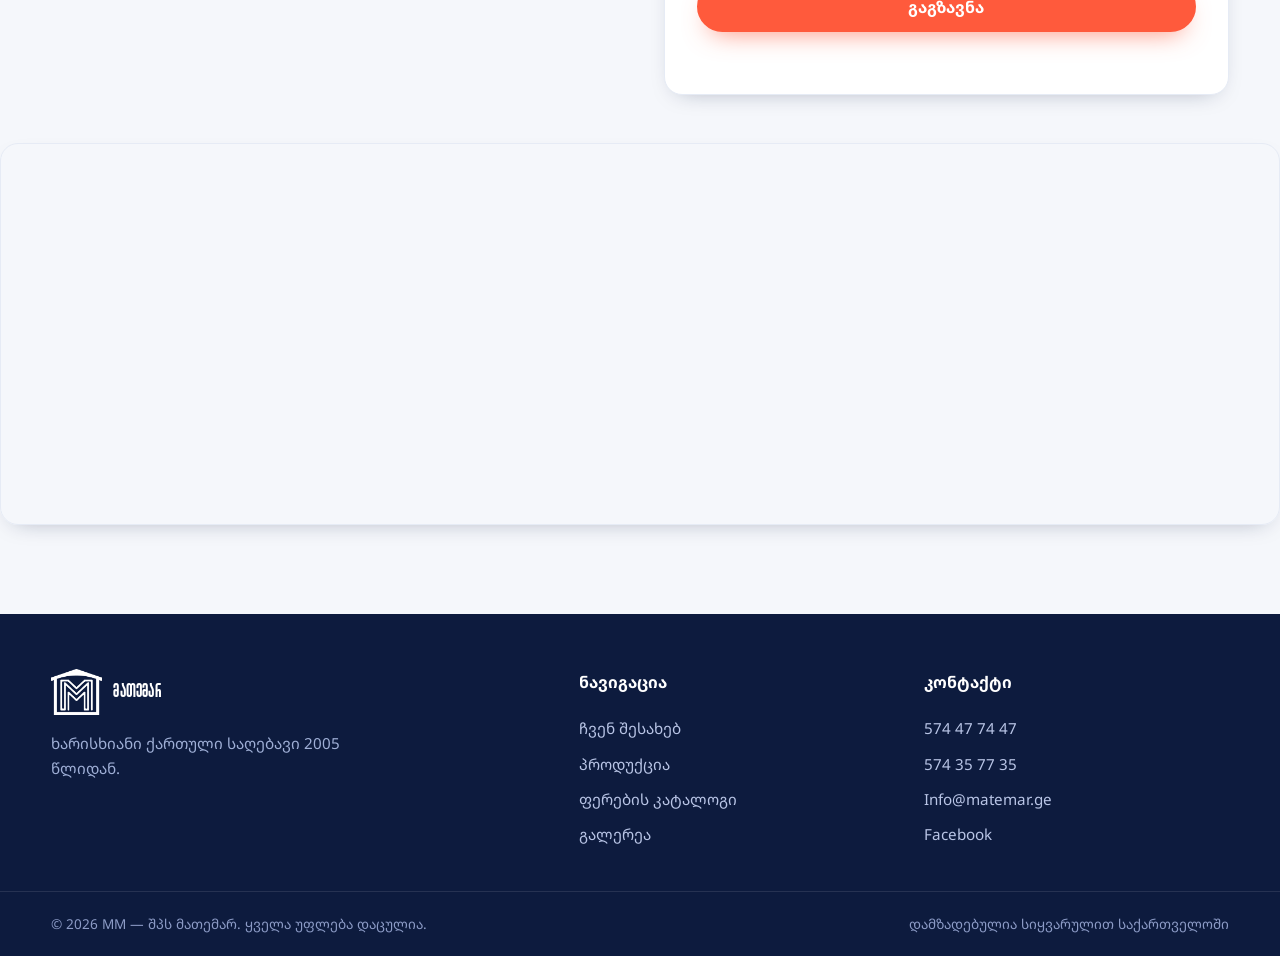
==== commit a2cd62c8: "Remove decorative icons and emojis across the site Strip emoji/pictograph icons from product cards, " ====
--- a/index.html
+++ b/index.html
@@ -53,8 +53,8 @@
   <div class="topbar">
     <div class="container topbar__inner">
       <div class="topbar__contacts">
-        <a class="js-tel1" href="tel:+995574477447"><span class="ico">✆</span> <span class="js-phone1">574 47 74 47</span></a>
-        <a class="js-mail" href="mailto:Info@matemar.ge"><span class="ico">✉</span> <span class="js-email">Info@matemar.ge</span></a>
+        <a class="js-tel1" href="tel:+995574477447"><span class="js-phone1">574 47 74 47</span></a>
+        <a class="js-mail" href="mailto:Info@matemar.ge"><span class="js-email">Info@matemar.ge</span></a>
       </div>
       <div class="topbar__right">
         <a class="topbar__social js-fb" href="https://facebook.com/matemar.ge" target="_blank" rel="noopener" aria-label="Facebook">f</a>
@@ -139,10 +139,10 @@
   <!-- ===== Trust strip ===== -->
   <section class="trust">
     <div class="container trust__inner">
-      <span class="trust__item" data-key="trust.i1" data-ka="🏭 ქართული წარმოება" data-en="🏭 Made in Georgia">🏭 ქართული წარმოება</span>
-      <span class="trust__item" data-key="trust.i2" data-ka="🧪 თანამედროვე ფილტრაცია" data-en="🧪 Modern filtration">🧪 თანამედროვე ფილტრაცია</span>
-      <span class="trust__item" data-key="trust.i3" data-ka="🎨 ფერების ფართო პალიტრა" data-en="🎨 Wide color palette">🎨 ფერების ფართო პალიტრა</span>
-      <span class="trust__item" data-key="trust.i4" data-ka="🤝 სანდო პარტნიორი" data-en="🤝 Trusted partner">🤝 სანდო პარტნიორი</span>
+      <span class="trust__item" data-key="trust.i1" data-ka="ქართული წარმოება" data-en="Made in Georgia">ქართული წარმოება</span>
+      <span class="trust__item" data-key="trust.i2" data-ka="თანამედროვე ფილტრაცია" data-en="Modern filtration">თანამედროვე ფილტრაცია</span>
+      <span class="trust__item" data-key="trust.i3" data-ka="ფერების ფართო პალიტრა" data-en="Wide color palette">ფერების ფართო პალიტრა</span>
+      <span class="trust__item" data-key="trust.i4" data-ka="სანდო პარტნიორი" data-en="Trusted partner">სანდო პარტნიორი</span>
     </div>
   </section>
 
@@ -175,12 +175,10 @@
 
         <div class="vv">
           <div class="vv__card">
-            <span class="vv__ico">🎯</span>
             <h3 data-key="about.visionTitle" data-ka="ხედვა" data-en="Vision">ხედვა</h3>
             <p id="visionText" data-ka="„ჩვენი პრინციპია, მომხმარებელი ყოველთვის გვყავდეს ყურადღების ცენტრში.“" data-en="“Our principle is to always keep the customer at the center of attention.”">„ჩვენი პრინციპია, მომხმარებელი ყოველთვის გვყავდეს ყურადღების ცენტრში.“</p>
           </div>
           <div class="vv__card">
-            <span class="vv__ico">⭐</span>
             <h3 data-key="about.valuesTitle" data-ka="ღირებულებები" data-en="Values">ღირებულებები</h3>
             <p id="valuesText" data-ka="„თქვენი წარმატება — ჩვენი წარმატებაა.“ ხარისხიანი პროდუქცია და უმაღლესი მომსახურება ჩვენი მთავარი მიზანია." data-en="“Your success is our success.” Quality products and excellent service are our primary goal.">„თქვენი წარმატება — ჩვენი წარმატებაა.“ ხარისხიანი პროდუქცია და უმაღლესი მომსახურება ჩვენი მთავარი მიზანია.</p>
           </div>
@@ -200,37 +198,31 @@
 
       <div class="products__grid" id="productsGrid">
         <article class="pcard" style="--accent:#2f7de1">
-          <div class="pcard__icon">🖌️</div>
           <h3 data-ka="ინტერიერის საღებავი" data-en="Interior paint">ინტერიერის საღებავი</h3>
           <p data-ka="წყალდისპერსიული საღებავი კედლებისა და ჭერისთვის — სუნთქვადი, უსუნო და ადვილად დასაბანი." data-en="Water-based paint for walls and ceilings — breathable, odorless and easy to clean.">წყალდისპერსიული საღებავი კედლებისა და ჭერისთვის — სუნთქვადი, უსუნო და ადვილად დასაბანი.</p>
         </article>
 
         <article class="pcard" style="--accent:#1aa05a">
-          <div class="pcard__icon">🏠</div>
           <h3 data-ka="ექსტერიერის საღებავი" data-en="Exterior paint">ექსტერიერის საღებავი</h3>
           <p data-ka="ფასადის საღებავი მაღალი ამინდმედეგობით — მზის, წვიმისა და ტემპერატურის ცვალებადობისთვის." data-en="Façade paint with high weather resistance — built for sun, rain and temperature swings.">ფასადის საღებავი მაღალი ამინდმედეგობით — მზის, წვიმისა და ტემპერატურის ცვალებადობისთვის.</p>
         </article>
 
         <article class="pcard" style="--accent:#f4b400">
-          <div class="pcard__icon">🪣</div>
           <h3 data-ka="გრუნტი" data-en="Primer">გრუნტი</h3>
           <p data-ka="ღრმად შემავალი გრუნტი ზედაპირის გასამაგრებლად და საღებავის უკეთესი ადჰეზიისთვის." data-en="Deep-penetrating primer that strengthens the surface and improves paint adhesion.">ღრმად შემავალი გრუნტი ზედაპირის გასამაგრებლად და საღებავის უკეთესი ადჰეზიისთვის.</p>
         </article>
 
         <article class="pcard" style="--accent:#ff5a3c">
-          <div class="pcard__icon">🧱</div>
           <h3 data-ka="წებოცემენტი" data-en="Tile adhesive">წებოცემენტი</h3>
           <p data-ka="ფილისა და კერამიკული ფილების საიმედო წებოცემენტი მაღალი შეჭიდულობით." data-en="Reliable adhesive cement for tiles and ceramics with strong bonding strength.">ფილისა და კერამიკული ფილების საიმედო წებოცემენტი მაღალი შეჭიდულობით.</p>
         </article>
 
         <article class="pcard" style="--accent:#8a4dd6">
-          <div class="pcard__icon">🎨</div>
           <h3 data-ka="ფერების კატალოგი" data-en="Color catalog">ფერების კატალოგი</h3>
           <p data-ka="ასობით ელფერი — ვამზადებთ თქვენთვის სასურველ ფერს ზუსტი დოზირების სისტემით." data-en="Hundreds of shades — we mix the exact color you want with our precise tinting system.">ასობით ელფერი — ვამზადებთ თქვენთვის სასურველ ფერს ზუსტი დოზირების სისტემით.</p>
         </article>
 
         <article class="pcard" style="--accent:#0fb5ba">
-          <div class="pcard__icon">📦</div>
           <h3 data-ka="სხვა პროდუქცია" data-en="Other products">სხვა პროდუქცია</h3>
           <p data-ka="დამხმარე სამშენებლო მასალები და ხსნარები — ერთ სივრცეში, ერთი მომწოდებლისგან." data-en="Auxiliary construction materials and solutions — all in one place, from a single supplier.">დამხმარე სამშენებლო მასალები და ხსნარები — ერთ სივრცეში, ერთი მომწოდებლისგან.</p>
         </article>
@@ -248,7 +240,7 @@
       </div>
       <div class="swatches" id="swatches"></div>
       <div style="text-align:center;margin-top:2.2rem">
-        <a href="colors.html" class="btn" data-key="colors.btn" data-ka="სრული ფერების კატალოგი →" data-en="Full color catalog →">სრული ფერების კატალოგი →</a>
+        <a href="colors.html" class="btn" data-key="colors.btn" data-ka="სრული ფერების კატალოგი" data-en="Full color catalog">სრული ფერების კატალოგი</a>
       </div>
       <p class="colors__note" data-key="colors.note" data-ka="* ეკრანზე ფერები შესაძლოა ოდნავ განსხვავდებოდეს რეალურისგან. ზუსტი ელფერისთვის მოგვმართეთ." data-en="* On-screen colors may vary slightly from the real shade. Contact us for an exact match.">* ეკრანზე ფერები შესაძლოა ოდნავ განსხვავდებოდეს რეალურისგან. ზუსტი ელფერისთვის მოგვმართეთ.</p>
     </div>
@@ -318,28 +310,24 @@
 
         <ul class="contact__list">
           <li>
-            <span class="contact__ico">📍</span>
             <div>
               <strong data-ka="მისამართი" data-en="Address">მისამართი</strong>
               <span id="contactAddress" data-ka="გ. ლორთქიფანიძის ქ. №112 (ყოფ. კაიროს ქ. №36), თბილისი" data-en="G. Lortkipanidze St. №112 (former Cairo St. №36), Tbilisi">გ. ლორთქიფანიძის ქ. №112 (ყოფ. კაიროს ქ. №36), თბილისი</span>
             </div>
           </li>
           <li>
-            <span class="contact__ico">✆</span>
             <div>
               <strong data-ka="ტელეფონი" data-en="Phone">ტელეფონი</strong>
               <span><a class="js-tel1" href="tel:+995574477447"><span class="js-phone1">574 47 74 47</span></a> &nbsp;·&nbsp; <a class="js-tel2" href="tel:+995574357735"><span class="js-phone2">574 35 77 35</span></a></span>
             </div>
           </li>
           <li>
-            <span class="contact__ico">✉</span>
             <div>
               <strong data-ka="ელ. ფოსტა" data-en="Email">ელ. ფოსტა</strong>
               <span><a class="js-mail" href="mailto:Info@matemar.ge"><span class="js-email">Info@matemar.ge</span></a></span>
             </div>
           </li>
           <li>
-            <span class="contact__ico">𝐟</span>
             <div>
               <strong data-ka="სოციალური ქსელი" data-en="Social">სოციალური ქსელი</strong>
               <span><a class="js-fb" href="https://facebook.com/matemar.ge" target="_blank" rel="noopener">facebook.com/matemar.ge</a></span>
@@ -414,7 +402,7 @@
     <div class="footer__bottom">
       <div class="container footer__bottom-inner">
         <span>© <span id="year">2026</span> MM — შპს მათემარ. <span data-ka="ყველა უფლება დაცულია." data-en="All rights reserved.">ყველა უფლება დაცულია.</span></span>
-        <span data-ka="დამზადებულია სიყვარულით საქართველოში 🇬🇪" data-en="Made with care in Georgia 🇬🇪">დამზადებულია სიყვარულით საქართველოში 🇬🇪</span>
+        <span data-ka="დამზადებულია სიყვარულით საქართველოში" data-en="Made with care in Georgia">დამზადებულია სიყვარულით საქართველოში</span>
       </div>
     </div>
   </footer>
--- a/styles.css
+++ b/styles.css
@@ -1,3 +1,8 @@
+/* ===== Display font (LGV Anastasia) — header & hero title ===== */
+@font-face{font-family:'LGV Anastasia';src:url('fonts/LGVAnastasia2025Geo-Bold-62333939983.ttf') format('truetype');font-weight:400 900;font-style:normal;font-display:swap}
+.hero__title{font-family:'LGV Anastasia','Google Sans','Noto Sans Georgian',sans-serif}
+.nav a,.brand__text strong{font-family:'LGV Anastasia','Google Sans','Noto Sans Georgian',sans-serif}
+
 /* ===== Design tokens ===== */
 :root{
   --navy:#0d1b3e;
@@ -132,7 +137,7 @@
   filter:blur(10px);opacity:.9}
 .hero.has-bg .hero__paint{display:none}
 .hero__slides{position:absolute;inset:0;z-index:0;overflow:hidden}
-.hero__slide{position:absolute;inset:0;background-size:cover;background-position:center;opacity:0;transition:opacity .9s ease}
+.hero__slide{position:absolute;inset:0;background-size:cover;background-position:center;opacity:0}
 .hero__slide.active{opacity:1}
 .hero.has-slider .hero__paint{display:none}
 .hero.has-slider .hero__accent{display:none}
@@ -141,6 +146,7 @@
 .hero__dot{width:11px;height:11px;border-radius:50%;background:rgba(255,255,255,.35);border:none;padding:0;cursor:pointer;transition:.25s}
 .hero__dot:hover{background:rgba(255,255,255,.65)}
 .hero__dot.active{background:var(--orange);width:28px;border-radius:6px}
+@keyframes heroFadeUp{from{opacity:0;transform:translateY(20px)}to{opacity:1;transform:none}}
 .hero__inner{position:relative;display:grid;grid-template-columns:1fr;gap:3rem;align-items:center}
 
 .eyebrow{display:inline-block;background:rgba(255,255,255,.1);border:1px solid rgba(255,255,255,.18);padding:.5em 1em;border-radius:999px;font-size:.82rem;font-weight:600;letter-spacing:.3px;margin-bottom:1.4rem;color:#dbe4ff}
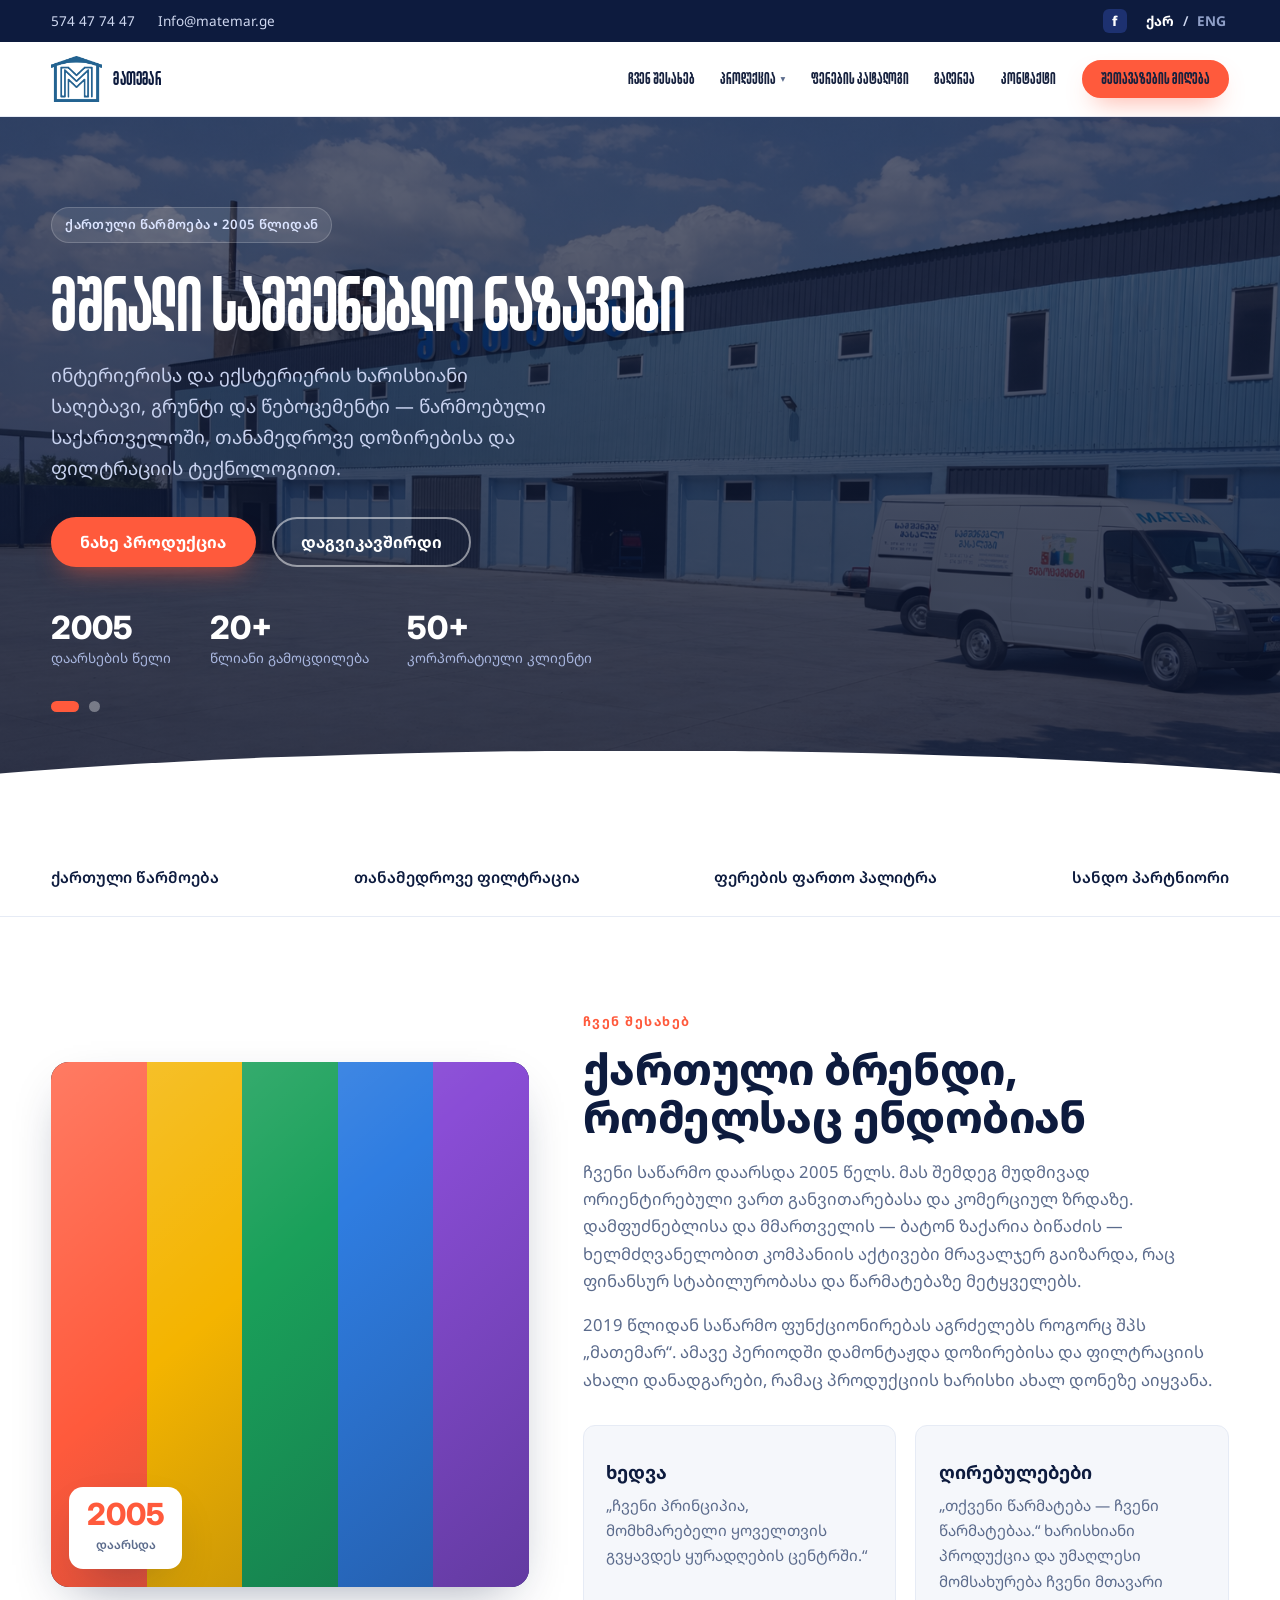
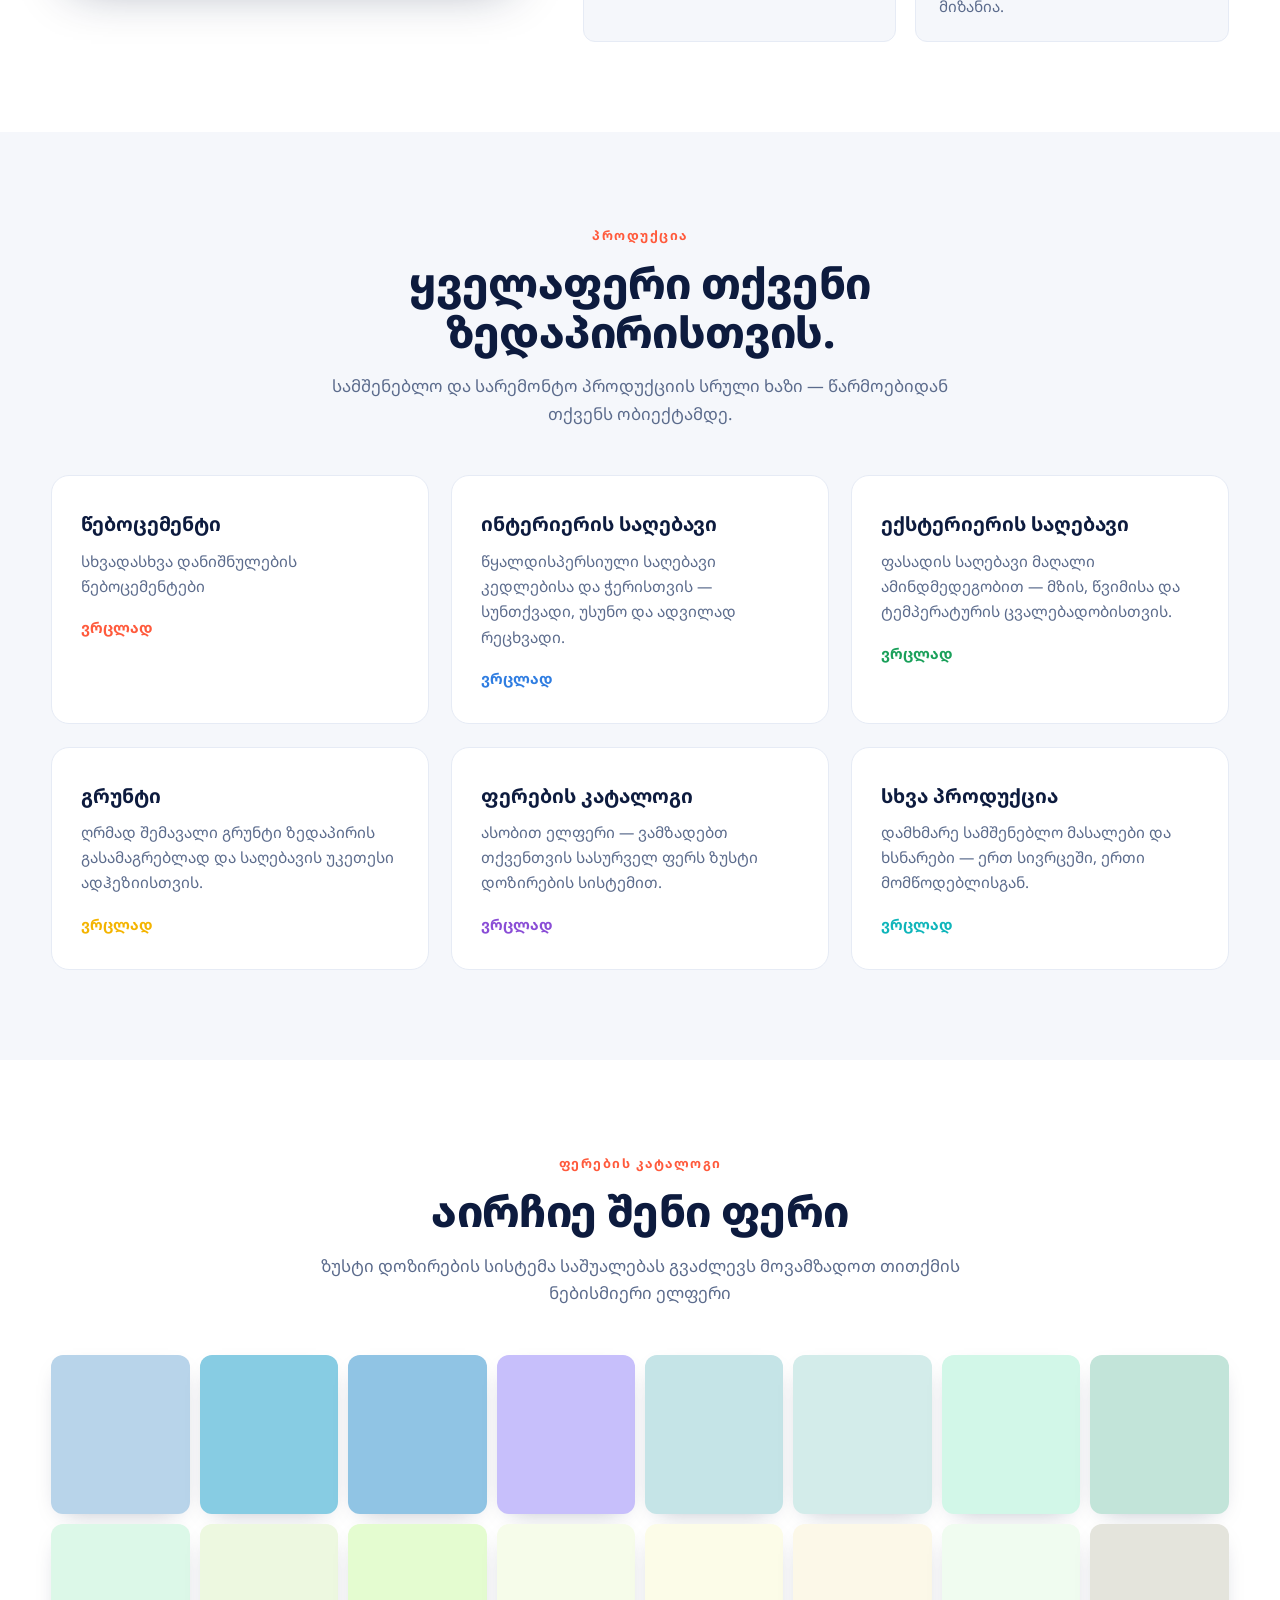
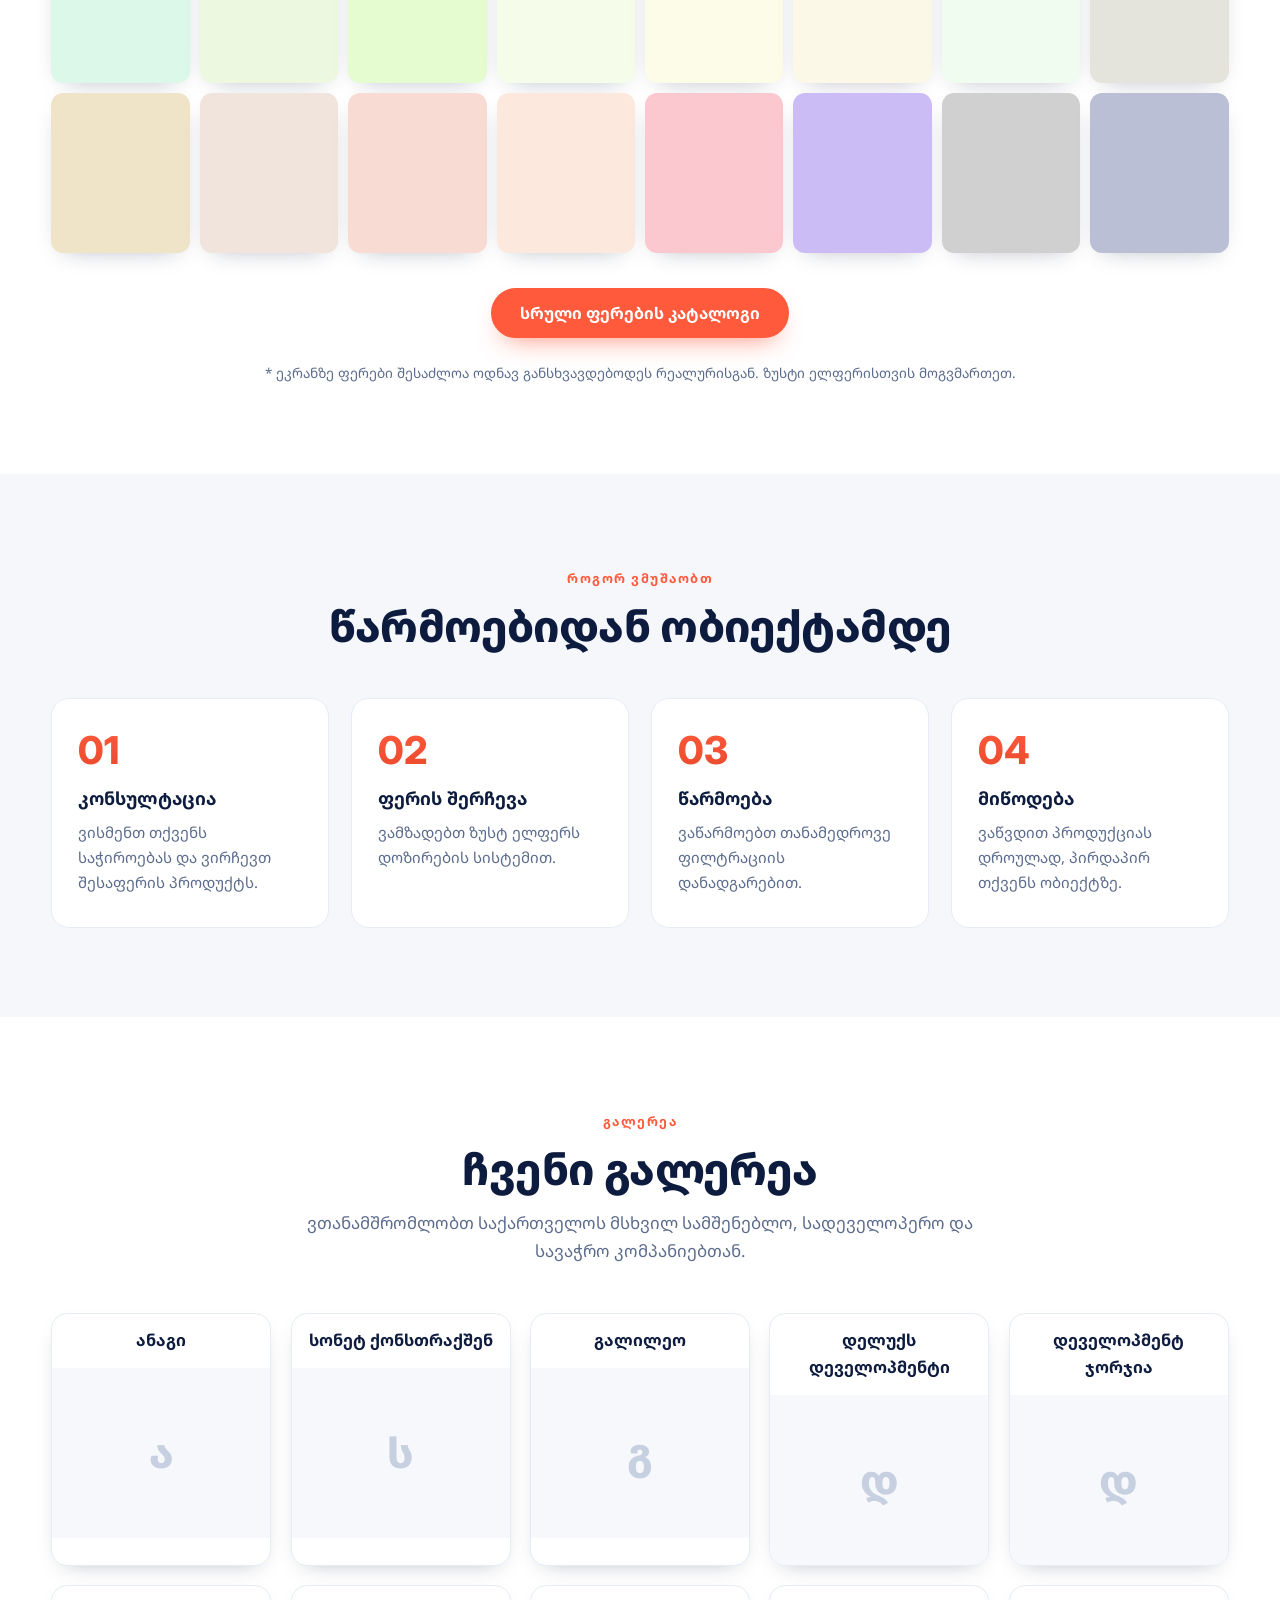
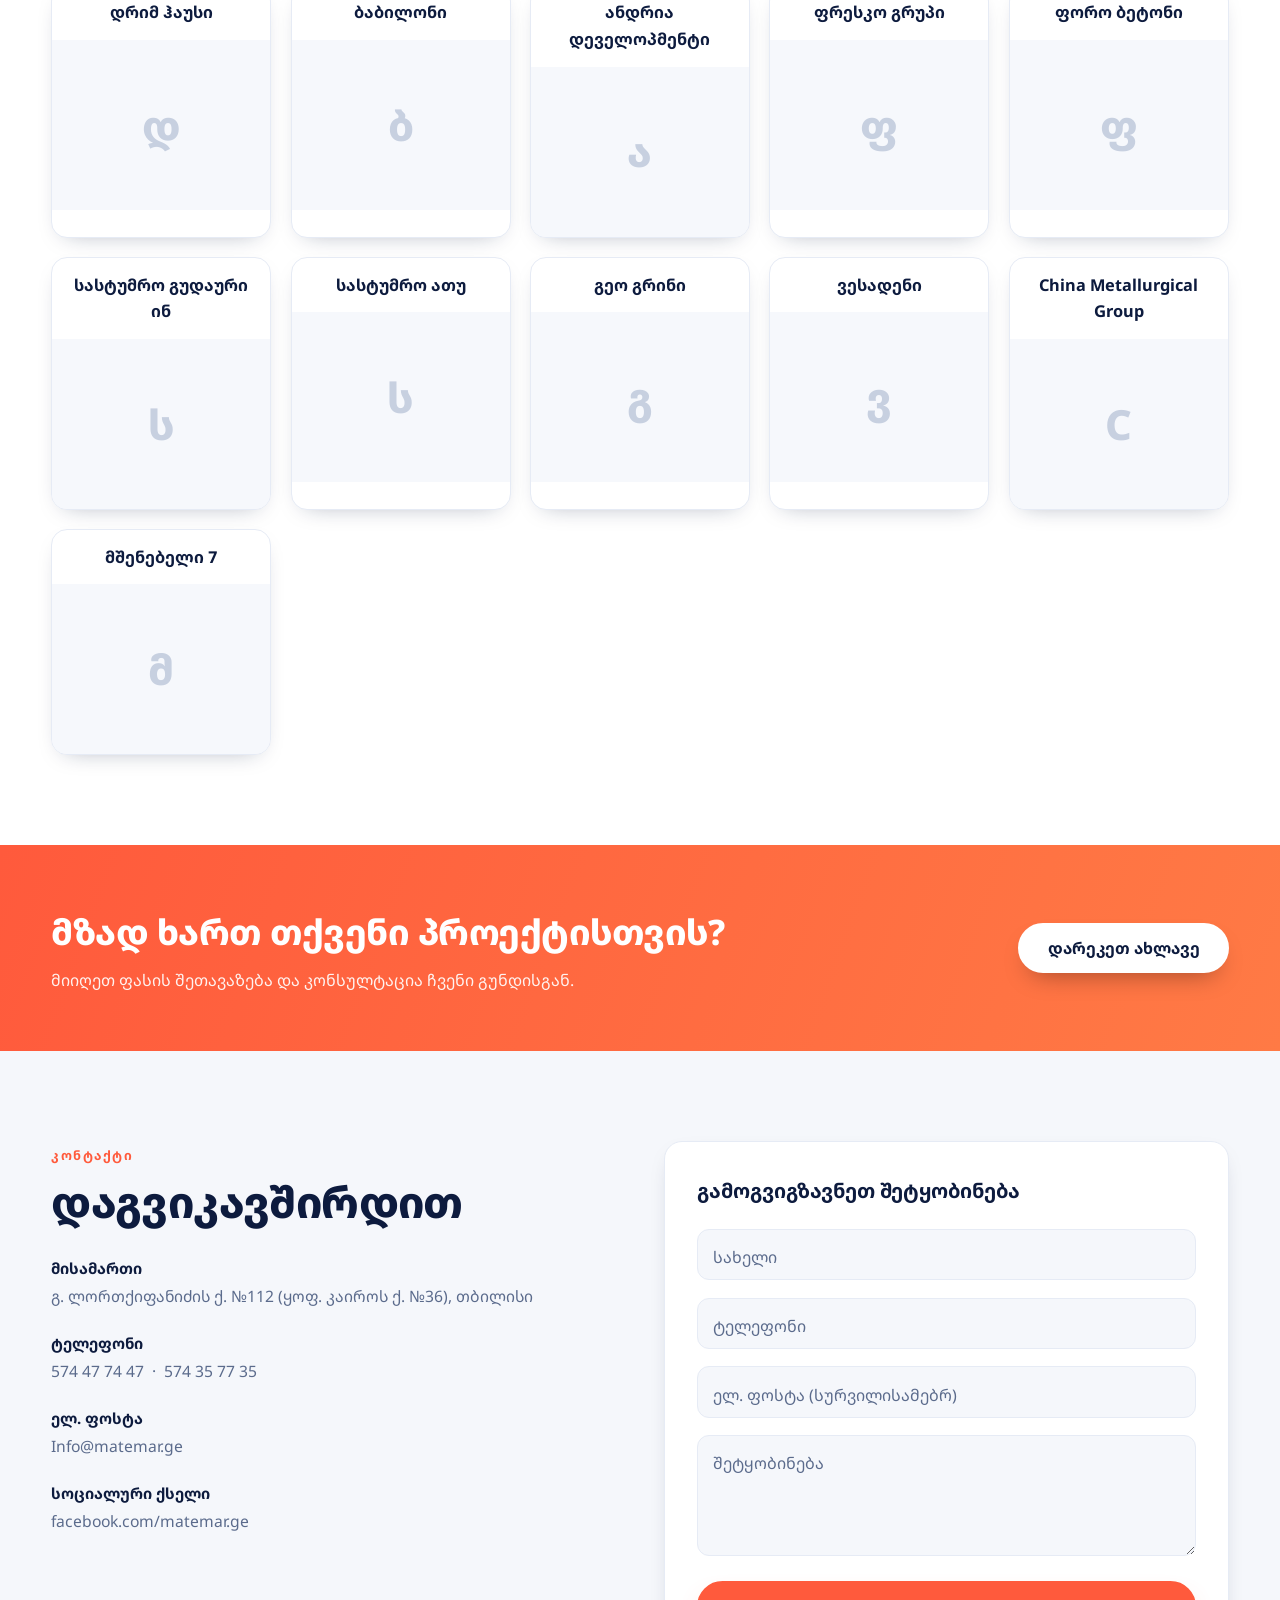
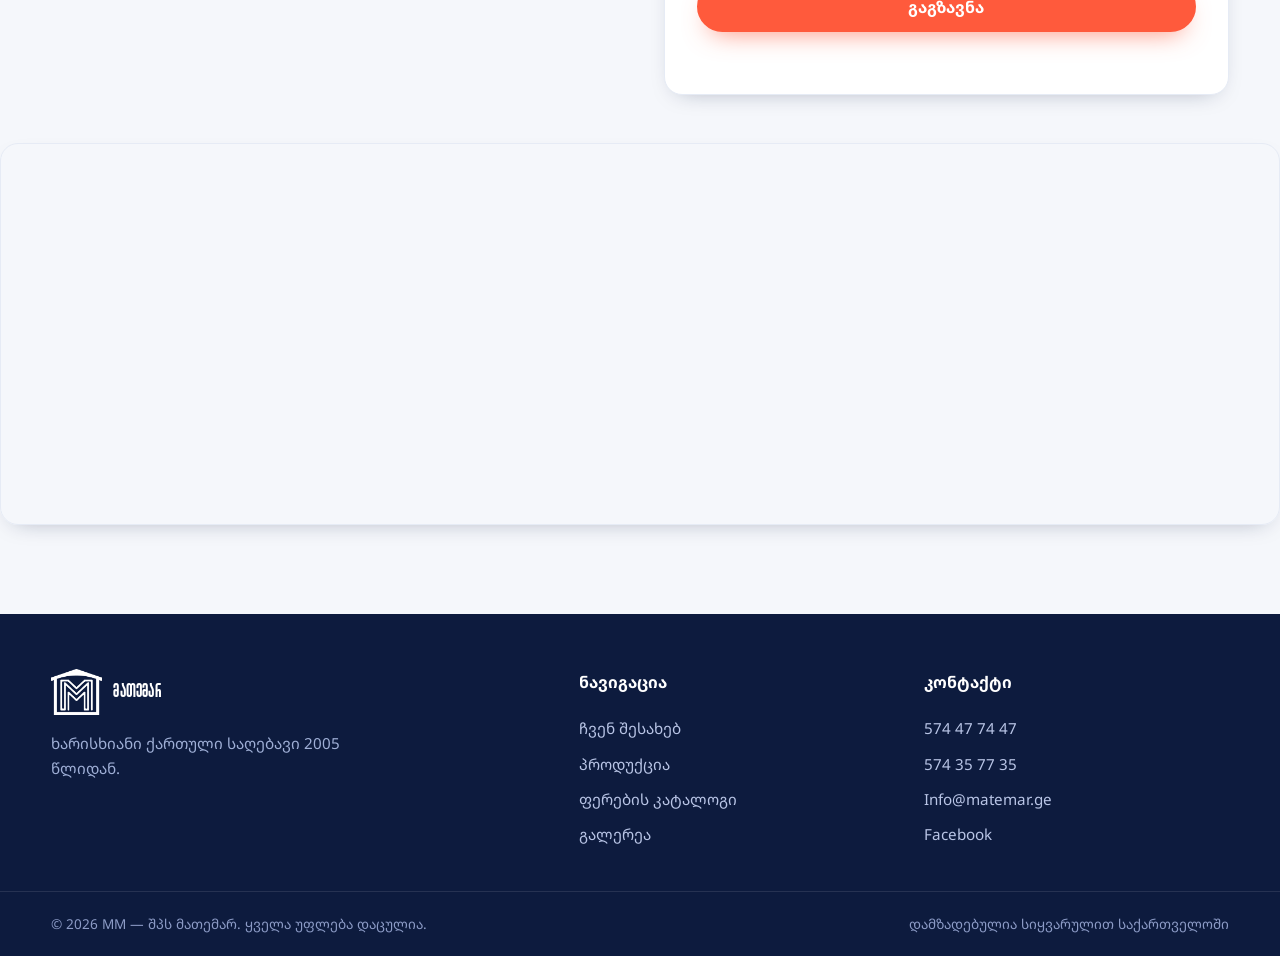
==== commit 941ad0e1: "Redesign About visual: paint-palette strips + admin-editable photo Replace the generic 4-square bloc" ====
--- a/index.html
+++ b/index.html
@@ -150,16 +150,17 @@
   <section class="section about" id="about">
     <div class="container about__grid">
       <div class="about__media">
-        <div class="about__img">
+        <div class="about__img" id="aboutImg">
           <div class="about__badge">
             <strong>2005</strong>
             <span data-ka="დაარსდა" data-en="Founded">დაარსდა</span>
           </div>
-          <div class="about__paintwall">
+          <div class="about__palette" aria-hidden="true">
             <span style="--c:#ff5a3c"></span>
             <span style="--c:#f4b400"></span>
             <span style="--c:#1aa05a"></span>
             <span style="--c:#2f7de1"></span>
+            <span style="--c:#8a4dd6"></span>
           </div>
         </div>
       </div>
--- a/styles.css
+++ b/styles.css
@@ -206,10 +206,13 @@
 /* ===== About ===== */
 .about{background:var(--bg)}
 .about__grid{display:grid;grid-template-columns:.85fr 1.15fr;gap:3.4rem;align-items:center}
-.about__img{position:relative;border-radius:var(--radius);background:linear-gradient(150deg,var(--navy),var(--navy-2));aspect-ratio:4/4.4;overflow:hidden;box-shadow:var(--shadow)}
-.about__paintwall{position:absolute;inset:0;display:grid;grid-template-columns:1fr 1fr;grid-template-rows:1fr 1fr}
-.about__paintwall span{background:var(--c);transition:transform .5s}
-.about__img:hover .about__paintwall span{transform:scale(1.04)}
+.about__img{position:relative;border-radius:var(--radius);background:linear-gradient(150deg,var(--navy),var(--navy-2));background-size:cover;background-position:center;aspect-ratio:4/4.4;overflow:hidden;box-shadow:var(--shadow)}
+.about__palette{position:absolute;inset:0;display:flex}
+.about__palette span{flex:1;background:var(--c);transition:flex .5s cubic-bezier(.22,.61,.36,1)}
+.about__img:hover .about__palette span:nth-child(3){flex:1.7}
+.about__palette::after{content:"";position:absolute;inset:0;background:linear-gradient(140deg,rgba(255,255,255,.2),rgba(255,255,255,0) 42%,rgba(8,16,38,.3));pointer-events:none}
+.about__img.has-photo .about__palette{display:none}
+.about__img.has-photo::after{content:"";position:absolute;inset:0;background:linear-gradient(to top,rgba(8,16,38,.5),rgba(8,16,38,0) 50%);pointer-events:none}
 .about__badge{position:absolute;bottom:18px;left:18px;z-index:2;background:#fff;border-radius:14px;padding:.8rem 1.1rem;box-shadow:var(--shadow);text-align:center}
 .about__badge strong{display:block;font-family:var(--ff-num);font-size:1.9rem;font-weight:800;color:var(--orange);line-height:1}
 .about__badge span{font-size:.75rem;color:var(--muted);font-weight:600}
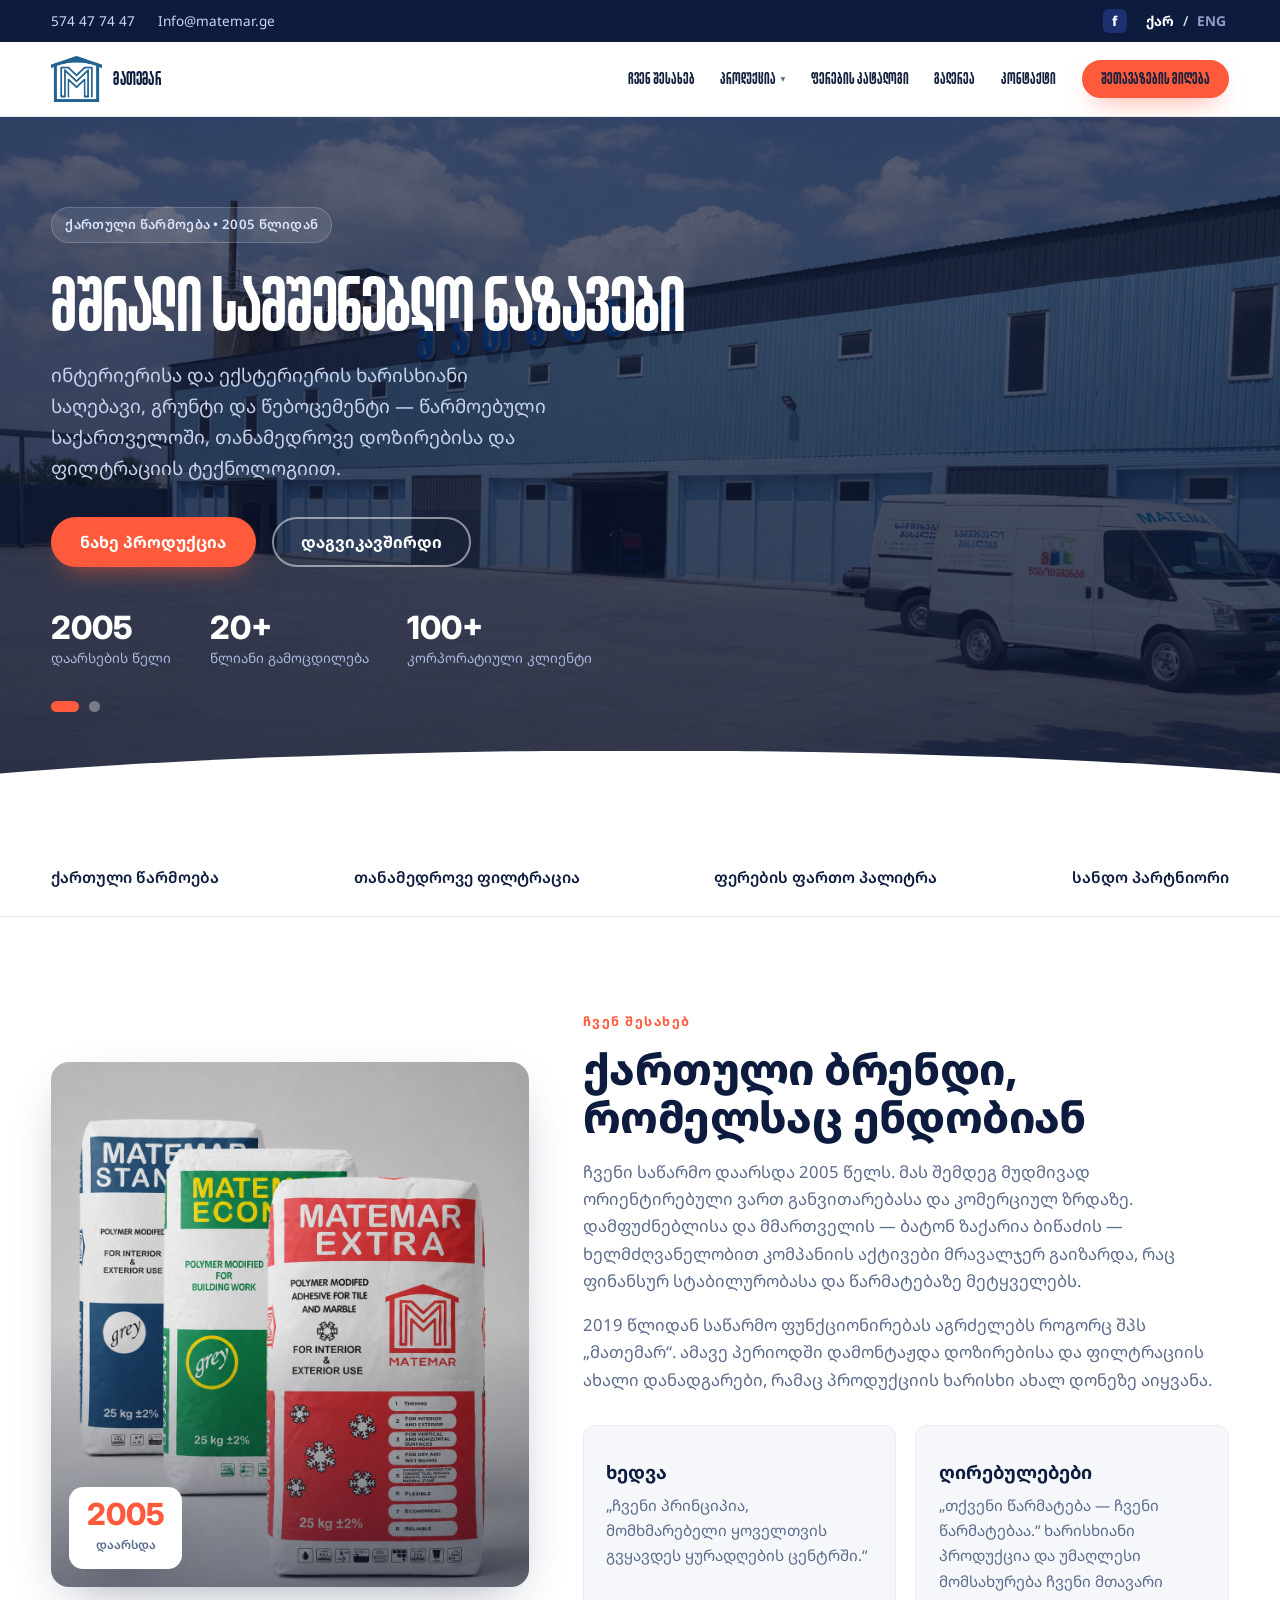
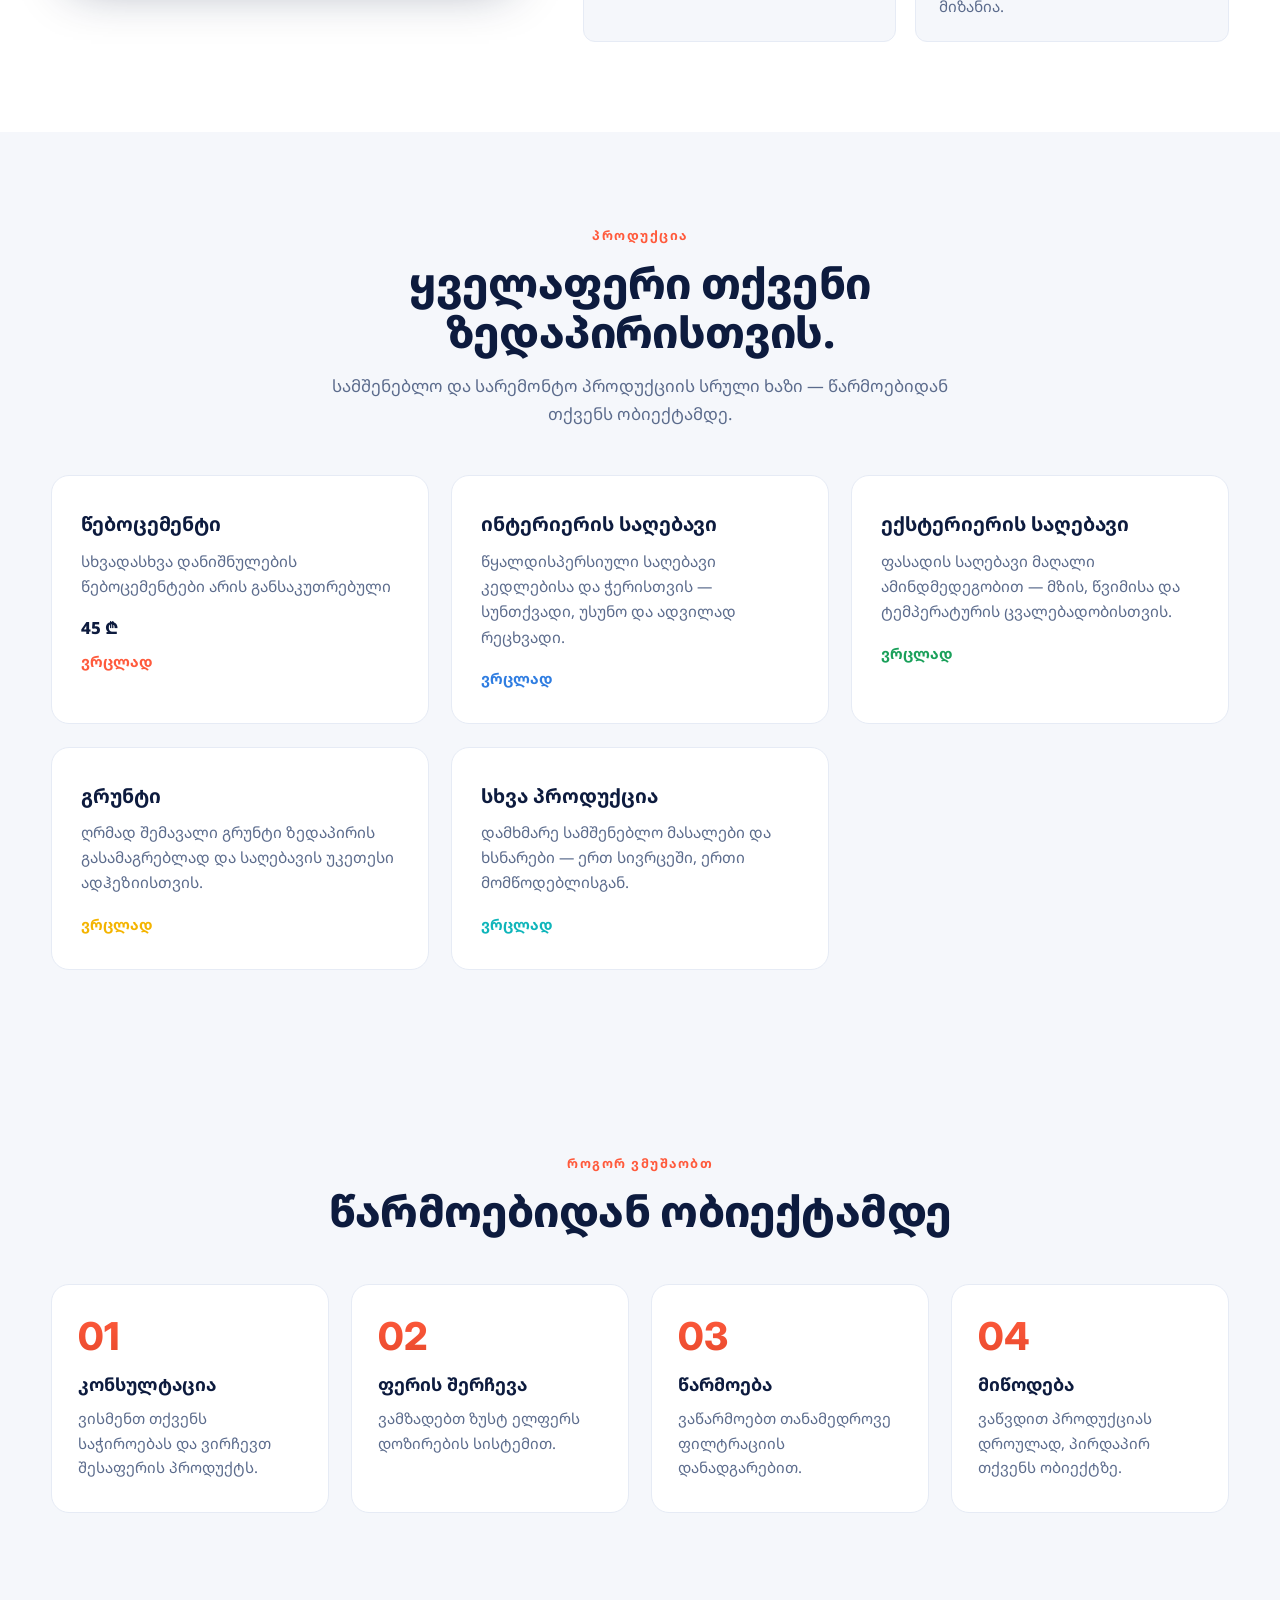
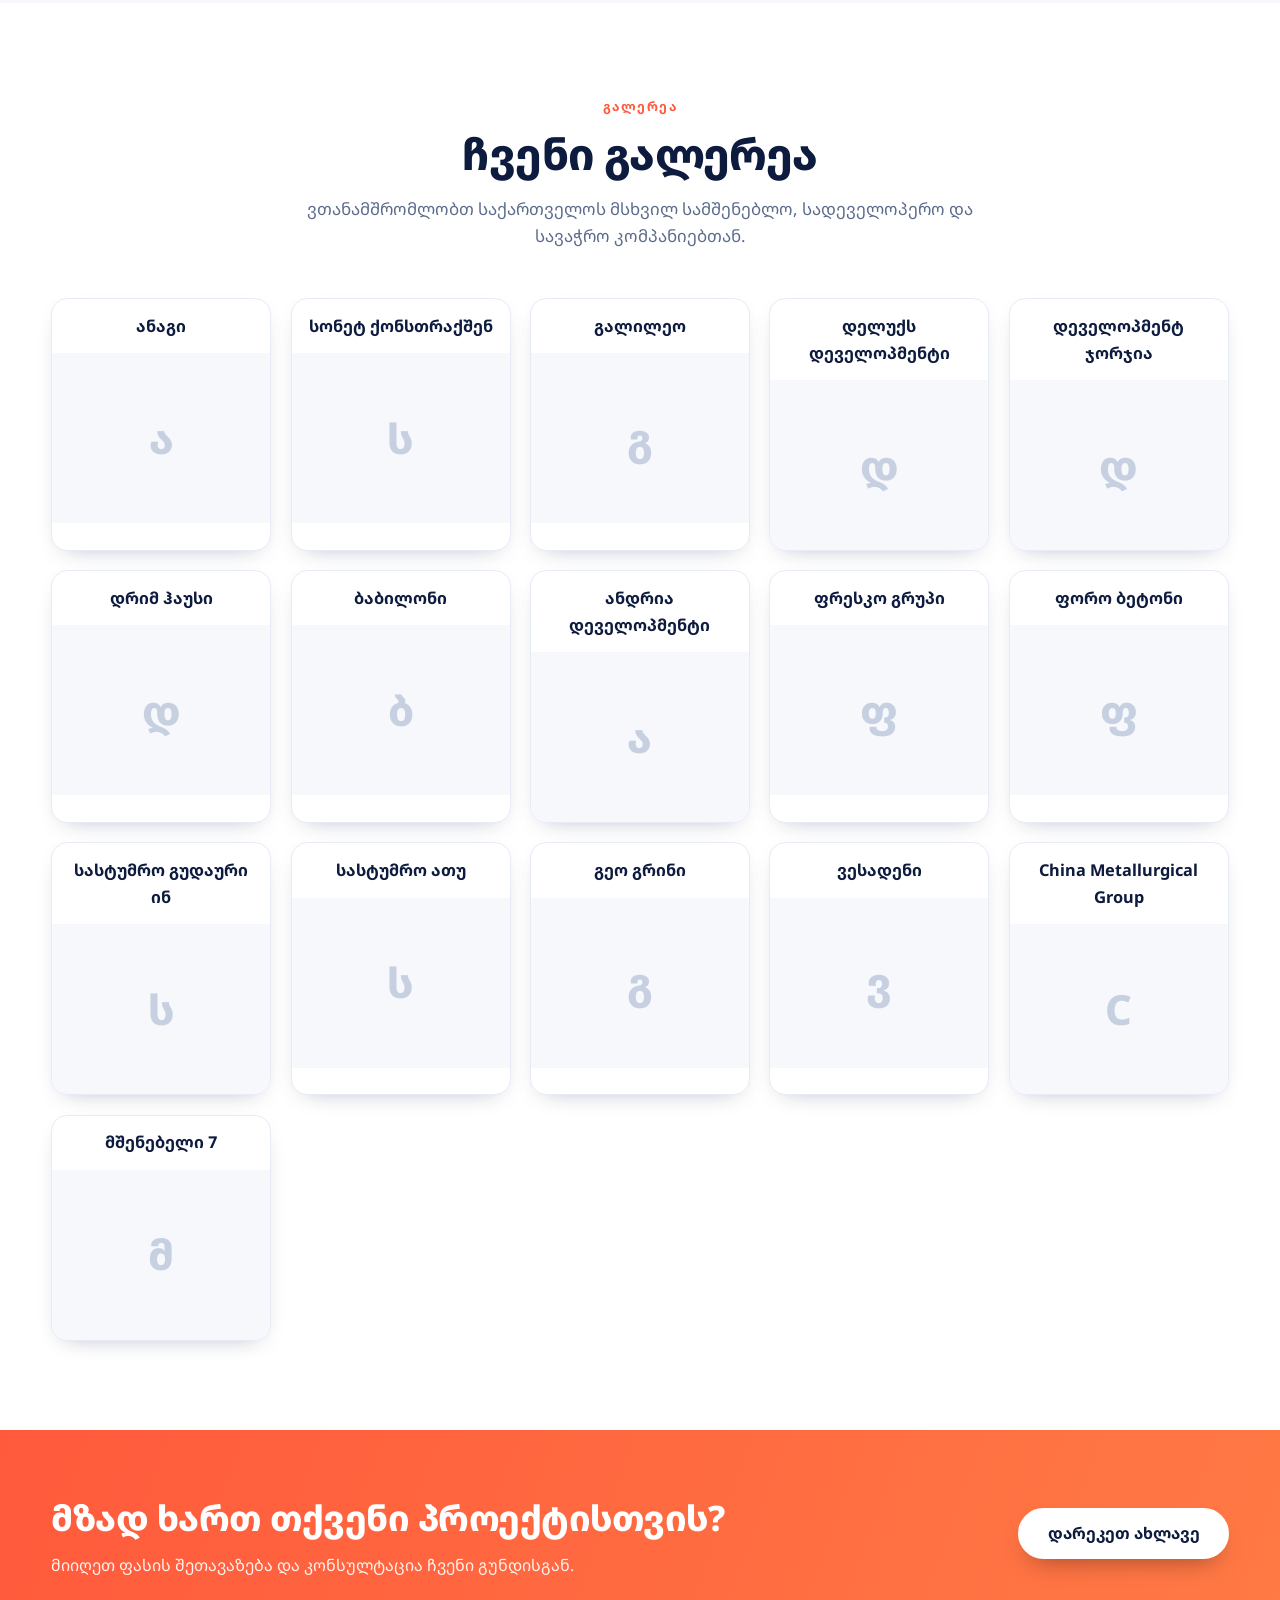
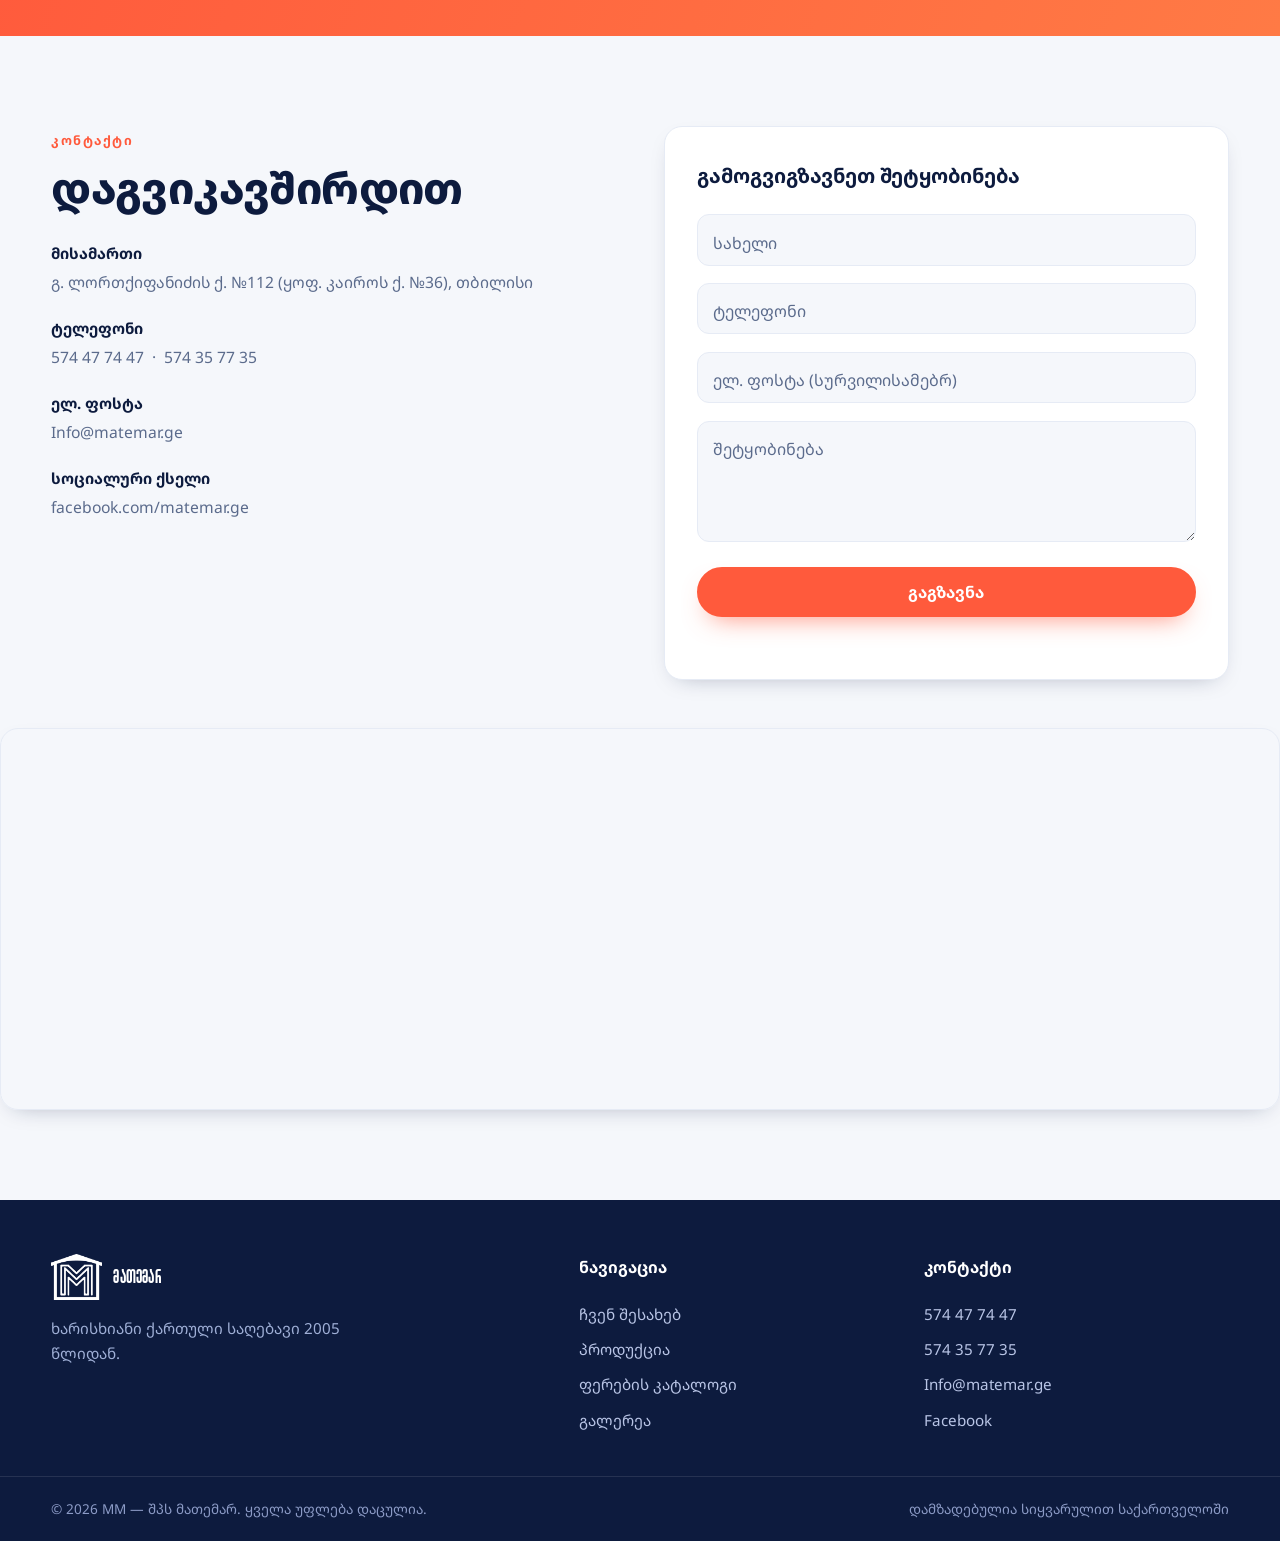
==== commit e2153da5: "Remove color section from homepage; keep color catalog in menu Drops the swatch section and the home" ====
--- a/index.html
+++ b/index.html
@@ -231,22 +231,6 @@
     </div>
   </section>
 
-  <!-- ===== Colors ===== -->
-  <section class="section colors" id="colors">
-    <div class="container">
-      <div class="section__head">
-        <span class="kicker" data-key="colors.kicker" data-ka="ფერების კატალოგი" data-en="Color catalog">ფერების კატალოგი</span>
-        <h2 class="section__title" data-key="colors.title" data-ka="აირჩიე შენი ფერი" data-en="Pick your color">აირჩიე შენი ფერი</h2>
-        <p class="section__sub" data-key="colors.sub" data-ka="ზუსტი დოზირების სისტემა საშუალებას გვაძლევს მოვამზადოთ თითქმის ნებისმიერი ელფერი." data-en="Our precise tinting system lets us produce almost any shade you can imagine.">ზუსტი დოზირების სისტემა საშუალებას გვაძლევს მოვამზადოთ თითქმის ნებისმიერი ელფერი.</p>
-      </div>
-      <div class="swatches" id="swatches"></div>
-      <div style="text-align:center;margin-top:2.2rem">
-        <a href="colors.html" class="btn" data-key="colors.btn" data-ka="სრული ფერების კატალოგი" data-en="Full color catalog">სრული ფერების კატალოგი</a>
-      </div>
-      <p class="colors__note" data-key="colors.note" data-ka="* ეკრანზე ფერები შესაძლოა ოდნავ განსხვავდებოდეს რეალურისგან. ზუსტი ელფერისთვის მოგვმართეთ." data-en="* On-screen colors may vary slightly from the real shade. Contact us for an exact match.">* ეკრანზე ფერები შესაძლოა ოდნავ განსხვავდებოდეს რეალურისგან. ზუსტი ელფერისთვის მოგვმართეთ.</p>
-    </div>
-  </section>
-
   <!-- ===== Process ===== -->
   <section class="section process">
     <div class="container">
--- a/styles.css
+++ b/styles.css
@@ -240,6 +240,8 @@
 .pcard__icon{width:60px;height:60px;border-radius:16px;display:grid;place-items:center;font-size:1.8rem;background:color-mix(in srgb,var(--accent) 14%,#fff);margin-bottom:1.2rem}
 .pcard h3{color:var(--navy);font-size:1.22rem;margin-bottom:.5rem}
 .pcard p{color:var(--muted);font-size:.96rem}
+.pcard__price{display:block;margin-top:.9rem;color:var(--navy);font-weight:800;font-size:1.05rem}
+.pcard__price + .pcard__more{margin-top:.5rem}
 .pcard__more{display:inline-block;margin-top:1rem;color:var(--accent);font-weight:700;font-size:.92rem;transition:gap .2s}
 .pcard:hover .pcard__more{text-decoration:underline}
 
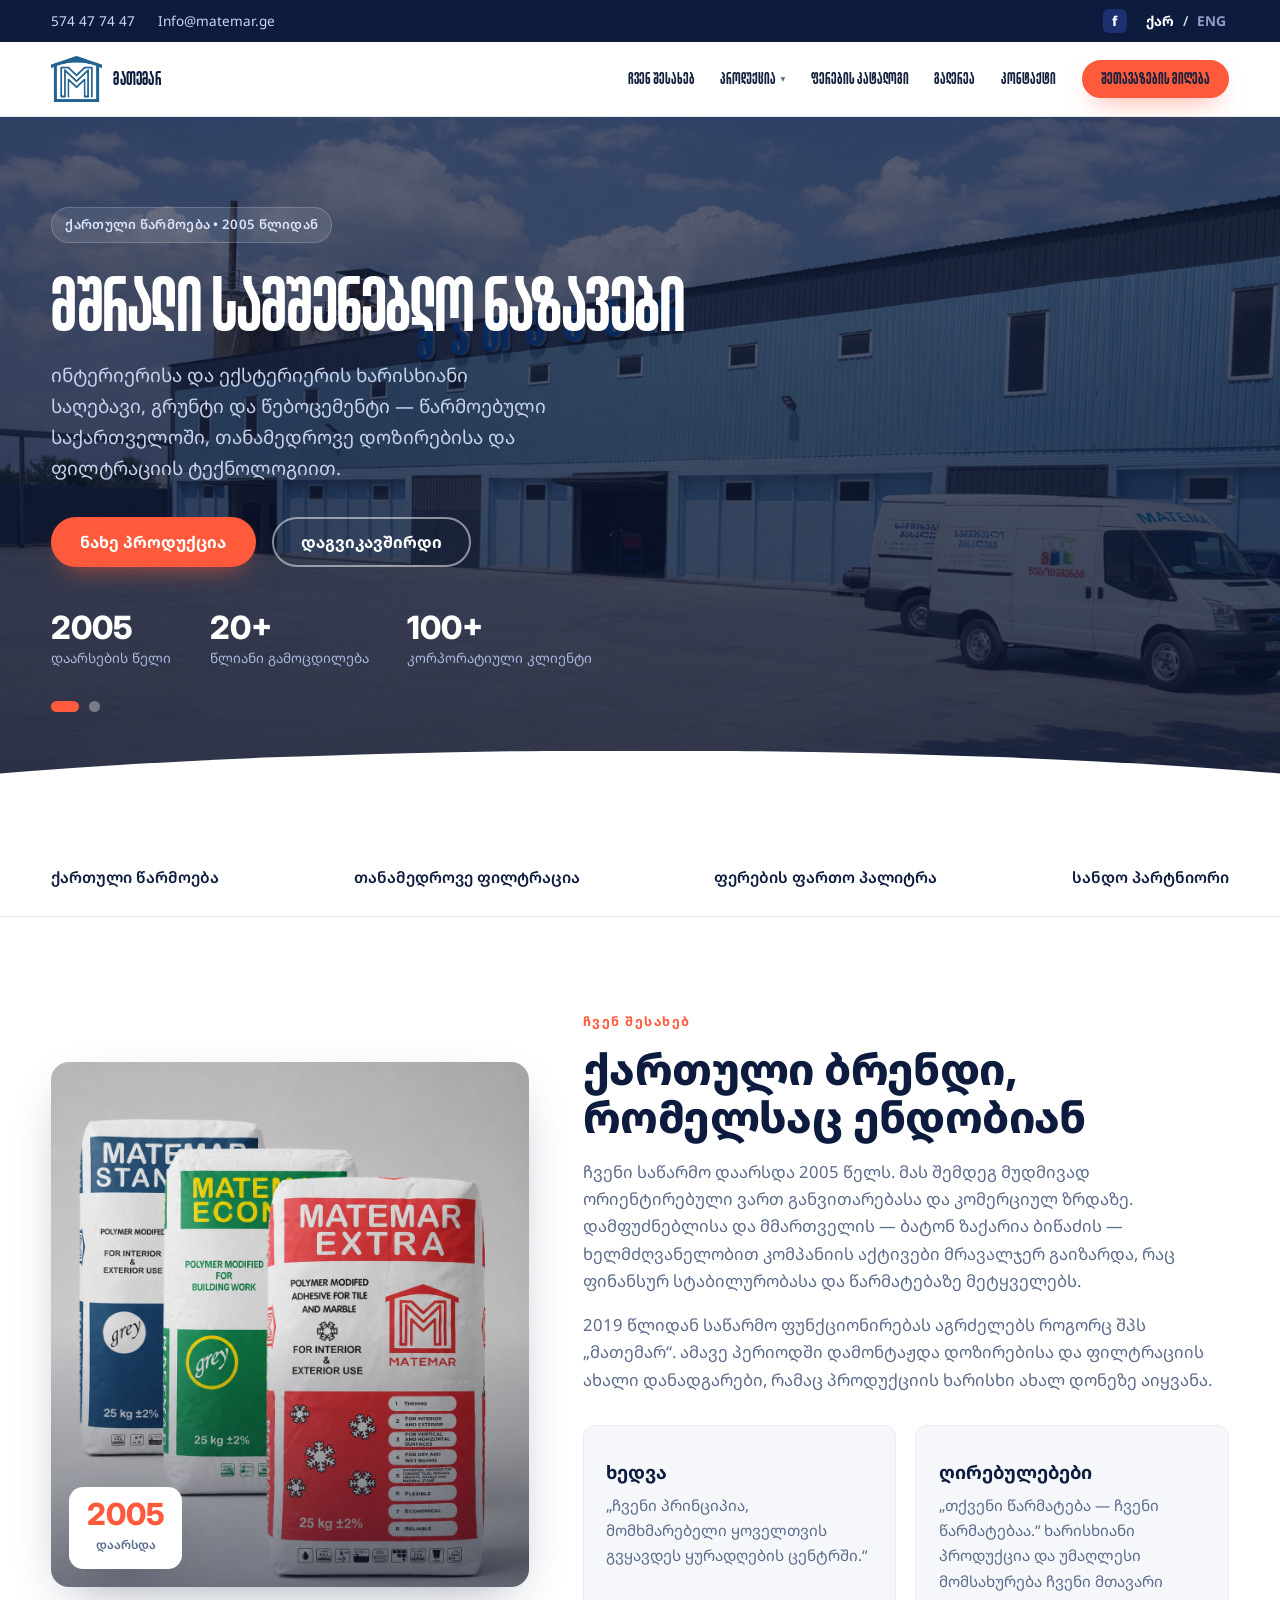
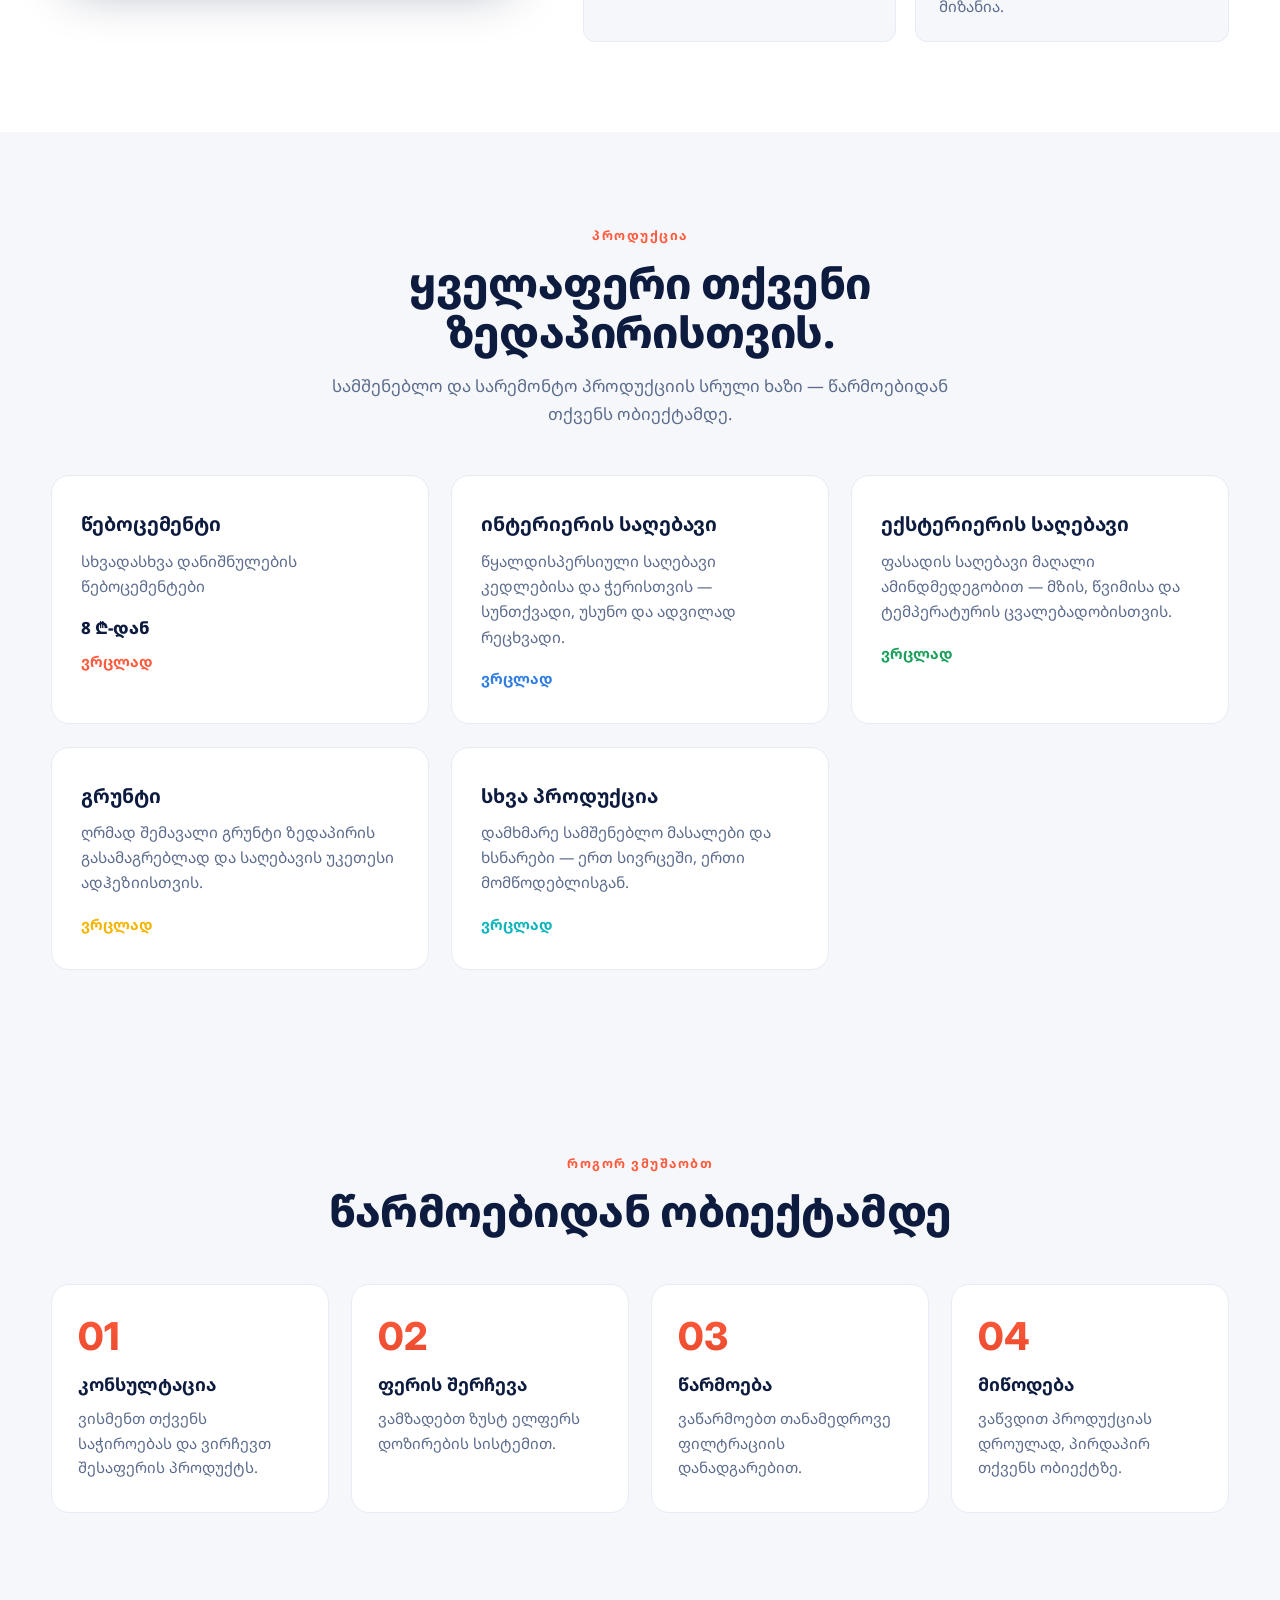
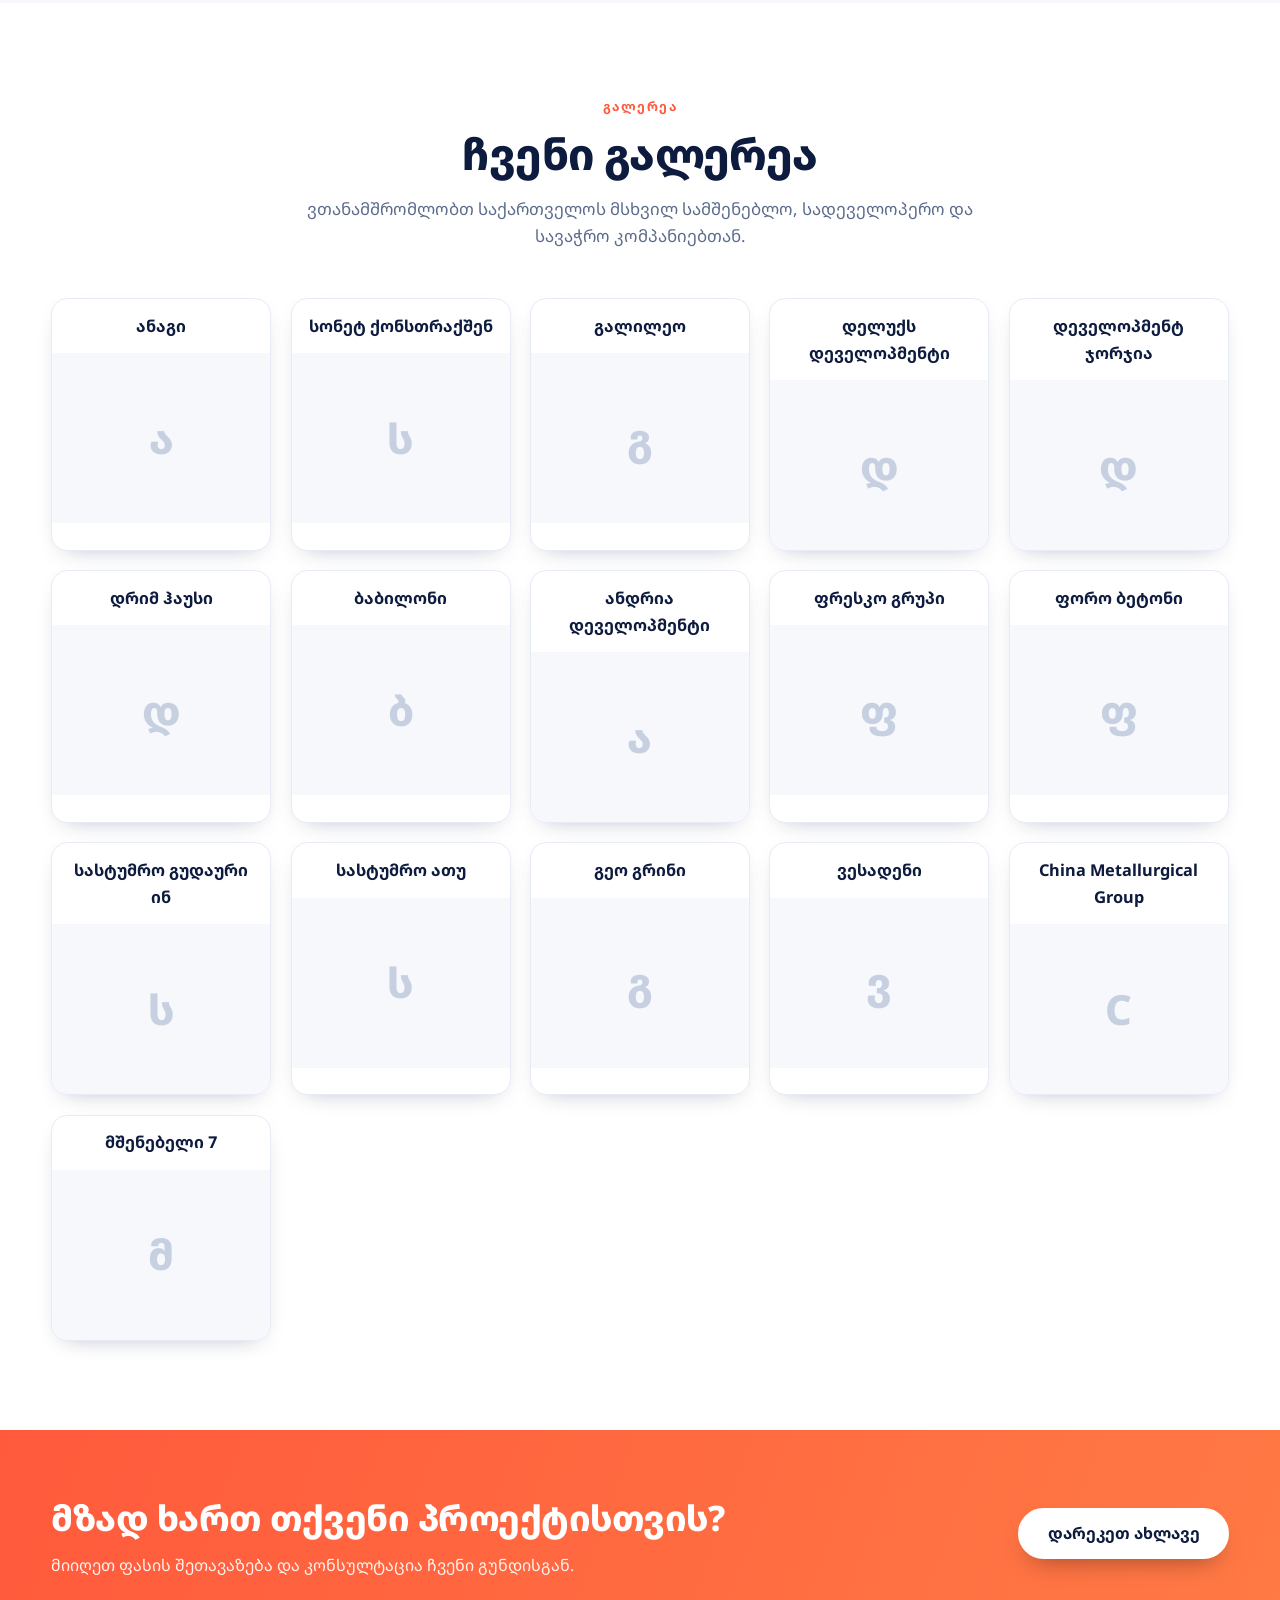
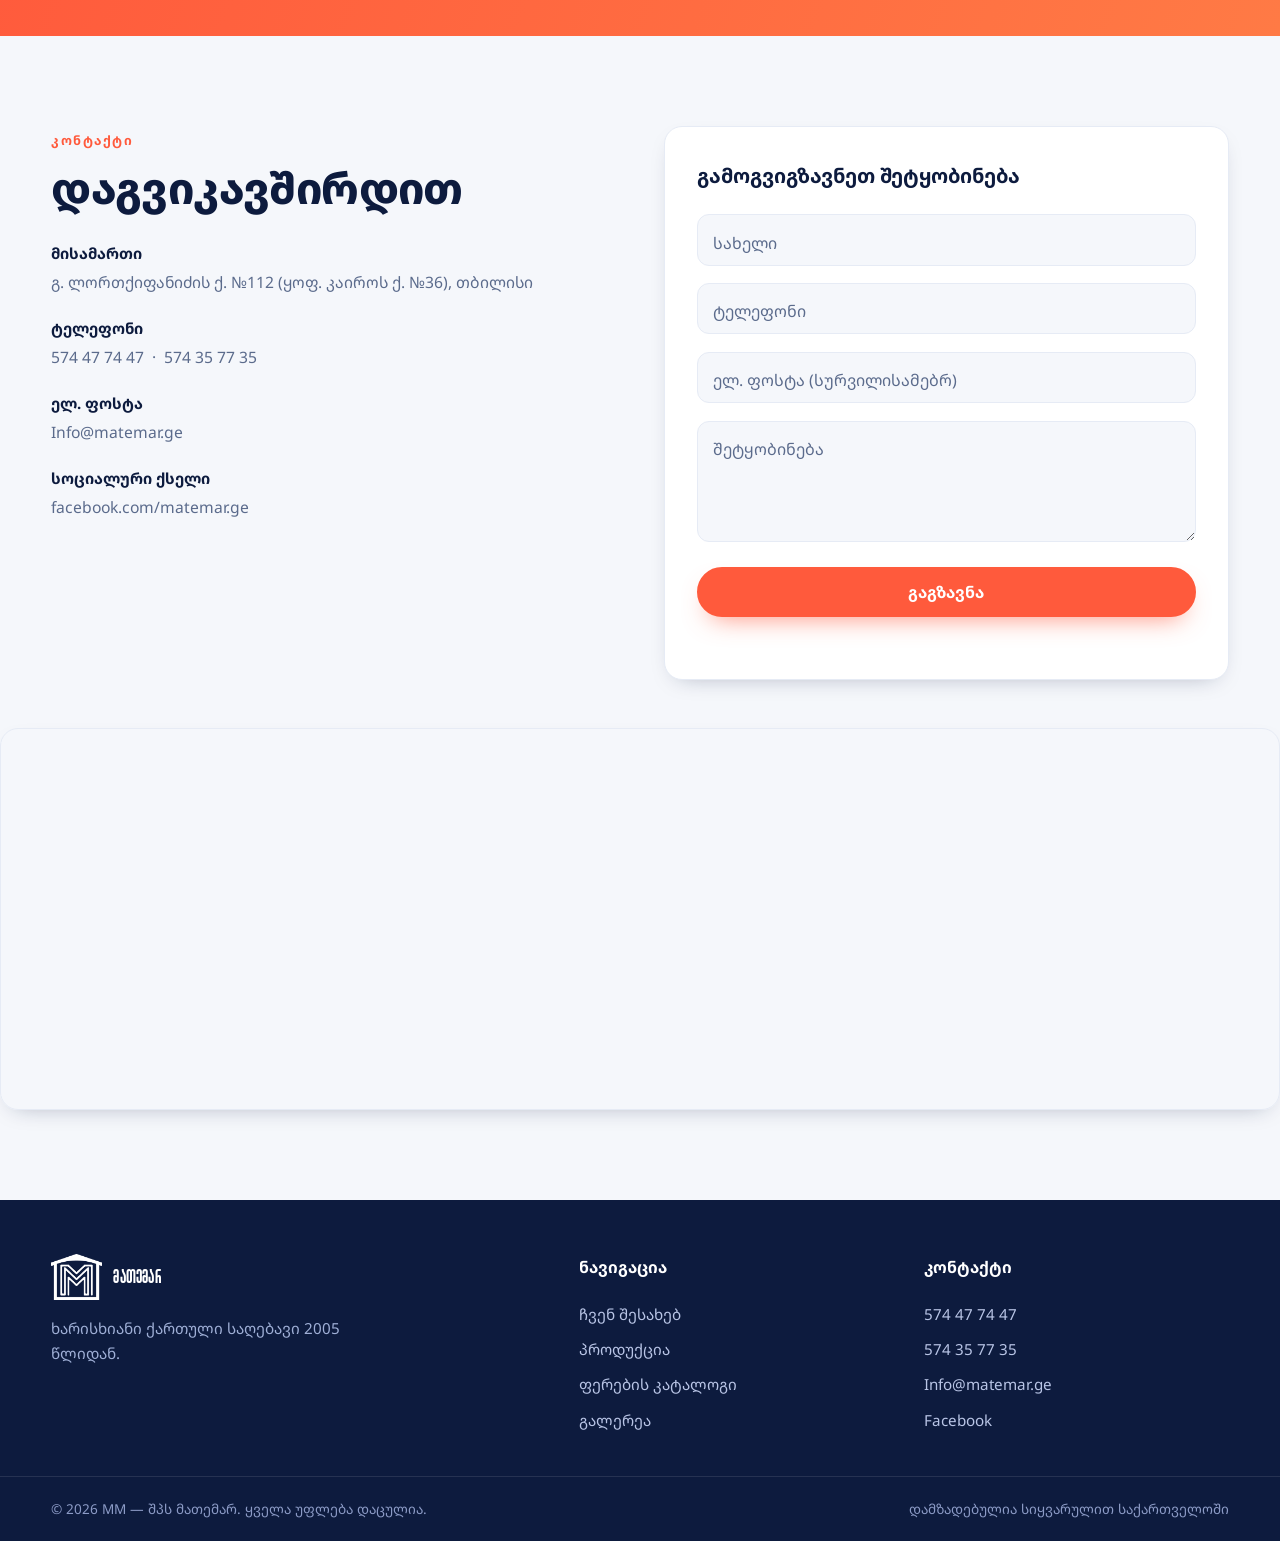
==== commit f77a8d9d: "Update homepage title and og:title: მათემარ — სარემონტო მასალები Co-Authored-By: Claude Opus 5.5 <no" ====
--- a/index.html
+++ b/index.html
@@ -3,14 +3,14 @@
 <head>
   <meta charset="UTF-8" />
   <meta name="viewport" content="width=device-width, initial-scale=1.0" />
-  <title>მათემარ — საღებავების ქართული მწარმოებელი | Matemar Paints</title>
+  <title>მათემარ — სარემონტო მასალები</title>
   <meta name="description" content="შპს მათემარ — საღებავების ქართული მწარმოებელი 2005 წლიდან. ინტერიერისა და ექსტერიერის საღებავი, გრუნტი, წებოცემენტი და ფერების კატალოგი. Matemar — Georgian paint manufacturer since 2005." />
   <meta name="keywords" content="მათემარ, matemar, საღებავი, paint Georgia, Tbilisi paint, ინტერიერის საღებავი, ექსტერიერის საღებავი, გრუნტი, წებოცემენტი" />
   <meta name="theme-color" content="#0d1b3e" />
 
   <!-- Open Graph -->
   <meta property="og:type" content="website" />
-  <meta property="og:title" content="მათემარ — საღებავების ქართული მწარმოებელი" />
+  <meta property="og:title" content="მათემარ — სარემონტო მასალები" />
   <meta property="og:description" content="ხარისხიანი ინტერიერისა და ექსტერიერის საღებავი, გრუნტი და წებოცემენტი. 2005 წლიდან." />
   <meta property="og:locale" content="ka_GE" />
   <meta property="og:url" content="https://matemar.ge/" />
